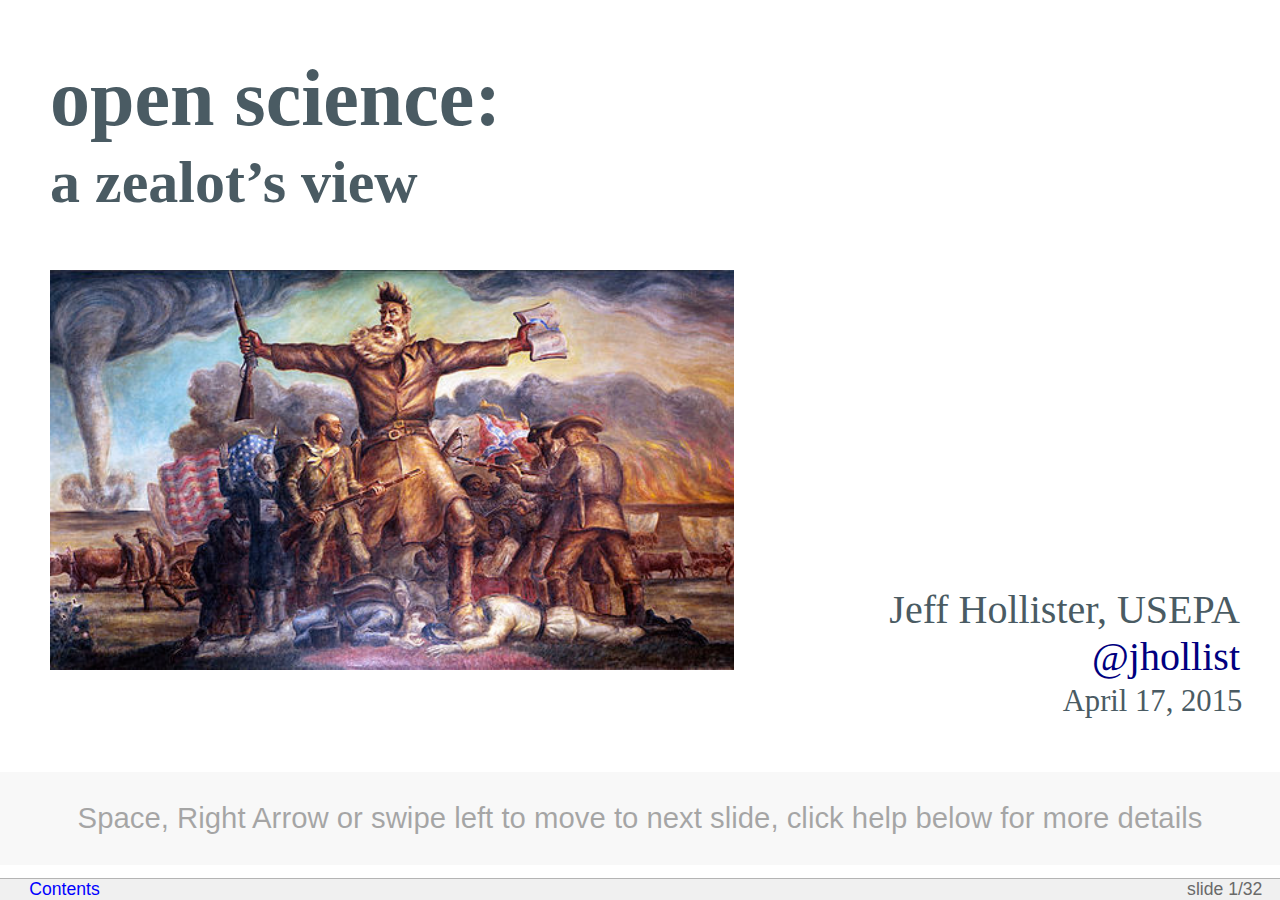
==== index.html @ 7b9e0d7f "added to OA" ====
<?xml version="1.0" encoding="utf-8" ?>
<!DOCTYPE html PUBLIC "-//W3C//DTD XHTML 1.0 Strict//EN" "http://www.w3.org/TR/xhtml1/DTD/xhtml1-strict.dtd">
<html xmlns="http://www.w3.org/1999/xhtml">
<head>
  <meta http-equiv="Content-Type" content="text/html; charset=utf-8" />
  <meta http-equiv="Content-Style-Type" content="text/css" />
  <meta name="generator" content="pandoc" />
  <meta name="author" content="Jeff Hollister, USEPA" />
  <meta name="date" content="2015-04-17" />
  <title>open science:</title>
  <style type="text/css">code{white-space: pre;}</style>
  <link href="data:text/css,%2F%2A%20slidy%2Ecss%0A%0A%20%20%20Copyright%20%28c%29%202005%2D2010%20W3C%20%28MIT%2C%20ERCIM%2C%20Keio%29%2C%20All%20Rights%20Reserved%2E%0A%20%20%20W3C%20liability%2C%20trademark%2C%20document%20use%20and%20software%20licensing%0A%20%20%20rules%20apply%2C%20see%3A%0A%0A%20%20%20http%3A%2F%2Fwww%2Ew3%2Eorg%2FConsortium%2FLegal%2Fcopyright%2Ddocuments%0A%20%20%20http%3A%2F%2Fwww%2Ew3%2Eorg%2FConsortium%2FLegal%2Fcopyright%2Dsoftware%0A%2A%2F%0Abody%0A%7B%0A%20%20margin%3A%200%200%200%200%3B%0A%20%20padding%3A%200%200%200%200%3B%0A%20%20width%3A%20100%25%3B%0A%20%20height%3A%20100%25%3B%0A%20%20color%3A%20black%3B%0A%20%20background%2Dcolor%3A%20white%3B%0A%20%20font%2Dfamily%3A%20%22Gill%20Sans%20MT%22%2C%20%22Gill%20Sans%22%2C%20GillSans%2C%20sans%2Dserif%3B%0A%20%20font%2Dsize%3A%2014pt%3B%0A%7D%0A%0Adiv%2Etoolbar%20%7B%0A%20%20position%3A%20fixed%3B%20z%2Dindex%3A%20200%3B%0A%20%20top%3A%20auto%3B%20bottom%3A%200%3B%20left%3A%200%3B%20right%3A%200%3B%0A%20%20height%3A%201%2E2em%3B%20text%2Dalign%3A%20right%3B%0A%20%20padding%2Dleft%3A%201em%3B%0A%20%20padding%2Dright%3A%201em%3B%20%0A%20%20font%2Dsize%3A%2060%25%3B%0A%20%20color%3A%20DimGray%3B%0A%20%20background%2Dcolor%3A%20rgb%28240%2C240%2C240%29%3B%0A%20%20border%2Dtop%3A%20solid%201px%20rgb%28180%2C180%2C180%29%3B%0A%7D%0A%0Adiv%2Etoolbar%20span%2Ecopyright%20%7B%0A%20%20color%3A%20DimGray%3B%0A%20%20margin%2Dleft%3A%200%2E5em%3B%0A%7D%0A%0Adiv%2Einitial%5Fprompt%20%7B%0A%20%20position%3A%20absolute%3B%0A%20%20z%2Dindex%3A%201000%3B%0A%20%20bottom%3A%201%2E2em%3B%0A%20%20width%3A%20100%25%3B%0A%20%20background%2Dcolor%3A%20rgb%28200%2C200%2C200%29%3B%0A%20%20opacity%3A%200%2E35%3B%0A%20%20background%2Dcolor%3A%20rgb%28200%2C200%2C200%2C%200%2E35%29%3B%0A%20%20cursor%3A%20pointer%3B%0A%7D%0A%0Adiv%2Einitial%5Fprompt%20p%2Ehelp%20%7B%0A%20%20text%2Dalign%3A%20center%3B%0A%7D%0A%0Adiv%2Einitial%5Fprompt%20p%2Eclose%20%7B%0A%20%20text%2Dalign%3A%20right%3B%0A%20%20font%2Dstyle%3A%20italic%3B%0A%7D%0A%0Adiv%2Eslidy%5Ftoc%20%7B%0A%20%20position%3A%20absolute%3B%0A%20%20z%2Dindex%3A%20300%3B%0A%20%20width%3A%2060%25%3B%0A%20%20max%2Dwidth%3A%2030em%3B%0A%20%20height%3A%2030em%3B%0A%20%20overflow%3A%20auto%3B%0A%20%20top%3A%20auto%3B%0A%20%20right%3A%20auto%3B%0A%20%20left%3A%204em%3B%0A%20%20bottom%3A%204em%3B%0A%20%20padding%3A%201em%3B%0A%20%20background%3A%20rgb%28240%2C240%2C240%29%3B%0A%20%20border%2Dstyle%3A%20solid%3B%0A%20%20border%2Dwidth%3A%202px%3B%0A%20%20font%2Dsize%3A%2060%25%3B%0A%7D%0A%0Adiv%2Eslidy%5Ftoc%20%2Etoc%5Fheading%20%7B%0A%20%20text%2Dalign%3A%20center%3B%0A%20%20width%3A%20100%25%3B%0A%20%20margin%3A%200%3B%0A%20%20margin%2Dbottom%3A%201em%3B%0A%20%20border%2Dbottom%2Dstyle%3A%20solid%3B%0A%20%20border%2Dbottom%2Dcolor%3A%20rgb%28180%2C180%2C180%29%3B%0A%20%20border%2Dbottom%2Dwidth%3A%201px%3B%0A%7D%0A%0Adiv%2Eslide%20%7B%0A%20%20z%2Dindex%3A%2020%3B%0A%20%20margin%3A%200%200%200%200%3B%0A%20%20padding%2Dtop%3A%200%3B%0A%20%20padding%2Dbottom%3A%200%3B%0A%20%20padding%2Dleft%3A%2020px%3B%0A%20%20padding%2Dright%3A%2020px%3B%0A%20%20border%2Dwidth%3A%200%3B%0A%20%20clear%3A%20both%3B%0A%20%20top%3A%200%3B%0A%20%20bottom%3A%200%3B%0A%20%20left%3A%200%3B%0A%20%20right%3A%200%3B%0A%20%20line%2Dheight%3A%20120%25%3B%0A%20%20background%2Dcolor%3A%20transparent%3B%0A%7D%0A%0Adiv%2Ebackground%20%7B%0A%20%20display%3A%20none%3B%0A%7D%0A%0Adiv%2Ehandout%20%7B%0A%20%20margin%2Dleft%3A%2020px%3B%0A%20%20margin%2Dright%3A%2020px%3B%0A%7D%0A%0Adiv%2Eslide%2Etitlepage%20%7B%0A%20%20text%2Dalign%3A%20center%3B%0A%7D%0A%0Adiv%2Eslide%2Etitlepage%20h1%20%7B%0A%20%20padding%2Dtop%3A%2010%25%3B%0A%20%20margin%2Dright%3A%200%3B%0A%7D%0A%0Adiv%2Eslide%20h1%20%7B%0A%20%20padding%2Dleft%3A%200%3B%0A%20%20padding%2Dright%3A%2020pt%3B%0A%20%20padding%2Dtop%3A%204pt%3B%0A%20%20padding%2Dbottom%3A%204pt%3B%0A%20%20margin%2Dtop%3A%200%3B%0A%20%20margin%2Dleft%3A%200%3B%0A%20%20margin%2Dright%3A%2060pt%3B%0A%20%20margin%2Dbottom%3A%200%2E5em%3B%0A%20%20display%3A%20block%3B%20%0A%20%20font%2Dsize%3A%20160%25%3B%0A%20%20line%2Dheight%3A%201%2E2em%3B%0A%20%20background%3A%20transparent%3B%0A%7D%0A%0A%40media%20screen%20and%20%28max%2Ddevice%2Dwidth%3A%201024px%29%0A%7B%0A%20%20div%2Eslide%20%7B%20font%2Dsize%3A%20100%25%3B%20%7D%0A%7D%0A%0A%40media%20screen%20and%20%28max%2Ddevice%2Dwidth%3A%20800px%29%0A%7B%0A%20%20div%2Eslide%20%7B%20font%2Dsize%3A%20200%25%3B%20%7D%0A%20%20div%2Eslidy%5Ftoc%20%7B%0A%20%20%20%20top%3A%201em%3B%0A%20%20%20%20left%3A%201em%3B%0A%20%20%20%20right%3A%20auto%3B%0A%20%20%20%20width%3A%2080%25%3B%0A%20%20%20%20font%2Dsize%3A%20180%25%3B%0A%20%20%7D%0A%7D%0A%0Adiv%2Etoc%2Dheading%20%7B%0A%20%20width%3A%20100%25%3B%0A%20%20border%2Dbottom%3A%20solid%201px%20rgb%28180%2C180%2C180%29%3B%0A%20%20margin%2Dbottom%3A%201em%3B%0A%20%20text%2Dalign%3A%20center%3B%0A%7D%0A%0Aimg%20%7B%0A%20%20image%2Drendering%3A%20optimize%2Dquality%3B%0A%7D%0A%0Apre%20%7B%0A%20font%2Dsize%3A%2080%25%3B%0A%20font%2Dweight%3A%20bold%3B%0A%20line%2Dheight%3A%20120%25%3B%0A%20padding%2Dtop%3A%200%2E2em%3B%0A%20padding%2Dbottom%3A%200%2E2em%3B%0A%20padding%2Dleft%3A%201em%3B%0A%20padding%2Dright%3A%201em%3B%0A%20border%2Dstyle%3A%20solid%3B%0A%20border%2Dleft%2Dwidth%3A%201em%3B%0A%20border%2Dtop%2Dwidth%3A%20thin%3B%0A%20border%2Dright%2Dwidth%3A%20thin%3B%0A%20border%2Dbottom%2Dwidth%3A%20thin%3B%0A%20border%2Dcolor%3A%20%2395ABD0%3B%0A%20color%3A%20%2300428C%3B%0A%20background%2Dcolor%3A%20%23E4E5E7%3B%0A%7D%0A%0Ali%20pre%20%7B%20margin%2Dleft%3A%200%3B%20%7D%0A%0Ablockquote%20%7B%20font%2Dstyle%3A%20italic%20%7D%0A%0Aimg%20%7B%20background%2Dcolor%3A%20transparent%20%7D%0A%0Ap%2Ecopyright%20%7B%20font%2Dsize%3A%20smaller%20%7D%0A%0A%2Ecenter%20%7B%20text%2Dalign%3A%20center%20%7D%0A%2Efootnote%20%7B%20font%2Dsize%3A%20smaller%3B%20margin%2Dleft%3A%202em%3B%20%7D%0A%0Aa%20img%20%7B%20border%2Dwidth%3A%200%3B%20border%2Dstyle%3A%20none%20%7D%0A%0Aa%3Avisited%20%7B%20color%3A%20navy%20%7D%0Aa%3Alink%20%7B%20color%3A%20navy%20%7D%0Aa%3Ahover%20%7B%20color%3A%20red%3B%20text%2Ddecoration%3A%20underline%20%7D%0Aa%3Aactive%20%7B%20color%3A%20red%3B%20text%2Ddecoration%3A%20underline%20%7D%0A%0Aa%20%7Btext%2Ddecoration%3A%20none%7D%0A%2Etoolbar%20a%3Alink%20%7Bcolor%3A%20blue%7D%0A%2Etoolbar%20a%3Avisited%20%7Bcolor%3A%20blue%7D%0A%2Etoolbar%20a%3Aactive%20%7Bcolor%3A%20red%7D%0A%2Etoolbar%20a%3Ahover%20%7Bcolor%3A%20red%7D%0A%0Aul%20%7B%20list%2Dstyle%2Dtype%3A%20square%3B%20%7D%0Aul%20ul%20%7B%20list%2Dstyle%2Dtype%3A%20disc%3B%20%7D%0Aul%20ul%20ul%20%7B%20list%2Dstyle%2Dtype%3A%20circle%3B%20%7D%0Aul%20ul%20ul%20ul%20%7B%20list%2Dstyle%2Dtype%3A%20disc%3B%20%7D%0Ali%20%7B%20margin%2Dleft%3A%200%2E5em%3B%20margin%2Dtop%3A%200%2E5em%3B%20%7D%0Ali%20li%20%7B%20font%2Dsize%3A%2085%25%3B%20font%2Dstyle%3A%20italic%20%7D%0Ali%20li%20li%20%7B%20font%2Dsize%3A%2085%25%3B%20font%2Dstyle%3A%20normal%20%7D%0A%0Adiv%20dt%0A%7B%0A%20%20margin%2Dleft%3A%200%3B%0A%20%20margin%2Dtop%3A%201em%3B%0A%20%20margin%2Dbottom%3A%200%2E5em%3B%0A%20%20font%2Dweight%3A%20bold%3B%0A%7D%0Adiv%20dd%0A%7B%0A%20%20margin%2Dleft%3A%202em%3B%0A%20%20margin%2Dbottom%3A%200%2E5em%3B%0A%7D%0A%0A%0Ap%2Cpre%2Cul%2Col%2Cblockquote%2Ch2%2Ch3%2Ch4%2Ch5%2Ch6%2Cdl%2Ctable%20%7B%0A%20%20margin%2Dleft%3A%201em%3B%0A%20%20margin%2Dright%3A%201em%3B%0A%7D%0A%0Ap%2Esubhead%20%7B%20font%2Dweight%3A%20bold%3B%20margin%2Dtop%3A%202em%3B%20%7D%0A%0A%2Esmaller%20%7B%20font%2Dsize%3A%20smaller%20%7D%0A%2Ebigger%20%7B%20font%2Dsize%3A%20130%25%20%7D%0A%0Atd%2Cth%20%7B%20padding%3A%200%2E2em%20%7D%0A%0Aul%20%7B%0A%20%20margin%3A%200%2E5em%201%2E5em%200%2E5em%201%2E5em%3B%0A%20%20padding%3A%200%3B%0A%7D%0A%0Aol%20%7B%0A%20%20margin%3A%200%2E5em%201%2E5em%200%2E5em%201%2E5em%3B%0A%20%20padding%3A%200%3B%0A%7D%0A%0Aul%20%7B%20list%2Dstyle%2Dtype%3A%20square%3B%20%7D%0Aul%20ul%20%7B%20list%2Dstyle%2Dtype%3A%20disc%3B%20%7D%0Aul%20ul%20ul%20%7B%20list%2Dstyle%2Dtype%3A%20circle%3B%20%7D%0Aul%20ul%20ul%20ul%20%7B%20list%2Dstyle%2Dtype%3A%20disc%3B%20%7D%0A%0Aul%20li%20%7B%20%0A%20%20list%2Dstyle%3A%20square%3B%0A%20%20margin%3A%200%2E1em%200em%200%2E6em%200%3B%0A%20%20padding%3A%200%200%200%200%3B%0A%20%20line%2Dheight%3A%20140%25%3B%0A%7D%0A%0Aol%20li%20%7B%20%0A%20%20margin%3A%200%2E1em%200em%200%2E6em%201%2E5em%3B%0A%20%20padding%3A%200%200%200%200px%3B%0A%20%20line%2Dheight%3A%20140%25%3B%0A%20%20list%2Dstyle%2Dtype%3A%20decimal%3B%0A%7D%0A%0Ali%20ul%20li%20%7B%20%0A%20%20font%2Dsize%3A%2085%25%3B%20%0A%20%20font%2Dstyle%3A%20italic%3B%0A%20%20list%2Dstyle%2Dtype%3A%20disc%3B%0A%20%20background%3A%20transparent%3B%0A%20%20padding%3A%200%200%200%200%3B%0A%7D%0Ali%20li%20ul%20li%20%7B%20%0A%20%20font%2Dsize%3A%2085%25%3B%20%0A%20%20font%2Dstyle%3A%20normal%3B%0A%20%20list%2Dstyle%2Dtype%3A%20circle%3B%0A%20%20background%3A%20transparent%3B%0A%20%20padding%3A%200%200%200%200%3B%0A%7D%0Ali%20li%20li%20ul%20li%20%7B%0A%20%20list%2Dstyle%2Dtype%3A%20disc%3B%0A%20%20background%3A%20transparent%3B%0A%20%20padding%3A%200%200%200%200%3B%0A%7D%0A%0Ali%20ol%20li%20%7B%0A%20%20list%2Dstyle%2Dtype%3A%20decimal%3B%0A%7D%0A%0A%0Ali%20li%20ol%20li%20%7B%0A%20%20list%2Dstyle%2Dtype%3A%20decimal%3B%0A%7D%0A%0A%2F%2A%0A%20setting%20class%3D%22outline%20on%20ol%20or%20ul%20makes%20it%20behave%20as%20an%0A%20ouline%20list%20where%20blocklevel%20content%20in%20li%20elements%20is%0A%20hidden%20by%20default%20and%20can%20be%20expanded%20or%20collapsed%20with%0A%20mouse%20click%2E%20Set%20class%3D%22expand%22%20on%20li%20to%20override%20default%0A%2A%2F%0A%0Aol%2Eoutline%20li%3Ahover%20%7B%20cursor%3A%20pointer%20%7D%0Aol%2Eoutline%20li%2Enofold%3Ahover%20%7B%20cursor%3A%20default%20%7D%0A%0Aul%2Eoutline%20li%3Ahover%20%7B%20cursor%3A%20pointer%20%7D%0Aul%2Eoutline%20li%2Enofold%3Ahover%20%7B%20cursor%3A%20default%20%7D%0A%0Aol%2Eoutline%20%7B%20list%2Dstyle%3Adecimal%3B%20%7D%0Aol%2Eoutline%20ol%20%7B%20list%2Dstyle%2Dtype%3Alower%2Dalpha%20%7D%0A%0Aol%2Eoutline%20li%2Enofold%20%7B%0A%20%20padding%3A%200%200%200%2020px%3B%0A%20%20background%3A%20transparent%20url%28data%3Aimage%2Fgif%3Bbase64%2CR0lGODdhCQAJAIACAMzMzOvr%2FywAAAAACQAJAAACD4SPoRvG614Dctb4MEMcFAA7%29%20no%2Drepeat%200px%200%2E5em%3B%0A%7D%0Aol%2Eoutline%20li%2Eunfolded%20%7B%0A%20%20padding%3A%200%200%200%2020px%3B%0A%20%20background%3A%20transparent%20url%28data%3Aimage%2Fgif%3Bbase64%2CR0lGODdhCQAJAKEDAMPD%2F8zMzOvr%2F%2F%2F%2F%2FywAAAAACQAJAAACEYyPoivG614LAlg7ZZbxoR8UADs%3D%29%20no%2Drepeat%200px%200%2E5em%3B%0A%7D%0Aol%2Eoutline%20li%2Efolded%20%7B%0A%20%20padding%3A%200%200%200%2020px%3B%0A%20%20background%3A%20transparent%20url%28data%3Aimage%2Fgif%3Bbase64%2CR0lGODdhCQAJAKEDAMPD%2F8zMzOvr%2F%2F%2F%2F%2FywAAAAACQAJAAACFIyPoiu2sJyCyoF7W3hxz850CFIAADs%3D%29%20no%2Drepeat%200px%200%2E5em%3B%0A%7D%0Aol%2Eoutline%20li%2Eunfolded%3Ahover%20%7B%0A%20%20padding%3A%200%200%200%2020px%3B%0A%20%20background%3A%20transparent%20url%28data%3Aimage%2Fgif%3Bbase64%2CR0lGODdhCQAJAKEDAAAAAAAA%2F8PD%2F%2F%2F%2F%2FywAAAAACQAJAAACEYSPoivG614DIlg7ZZbxoQ8UADs%3D%29%20no%2Drepeat%200px%200%2E5em%3B%0A%7D%0Aol%2Eoutline%20li%2Efolded%3Ahover%20%7B%0A%20%20padding%3A%200%200%200%2020px%3B%0A%20%20background%3A%20transparent%20url%28data%3Aimage%2Fgif%3Bbase64%2CR0lGODdhCQAJAKEDAAAAAAAA%2F8PD%2F%2F%2F%2F%2FywAAAAACQAJAAACFISPoiu2sZyCyoV7G3hxz850CFIAADs%3D%29%20no%2Drepeat%200px%200%2E5em%3B%0A%7D%0A%0Aul%2Eoutline%20li%2Enofold%20%7B%0A%20%20padding%3A%200%200%200%2020px%3B%0A%20%20background%3A%20transparent%20url%28data%3Aimage%2Fgif%3Bbase64%2CR0lGODdhCQAJAIACAMzMzOvr%2FywAAAAACQAJAAACD4SPoRvG614Dctb4MEMcFAA7%29%20no%2Drepeat%200px%200%2E5em%3B%0A%7D%0Aul%2Eoutline%20li%2Eunfolded%20%7B%0A%20%20padding%3A%200%200%200%2020px%3B%0A%20%20background%3A%20transparent%20url%28data%3Aimage%2Fgif%3Bbase64%2CR0lGODdhCQAJAKEDAMPD%2F8zMzOvr%2F%2F%2F%2F%2FywAAAAACQAJAAACEYyPoivG614LAlg7ZZbxoR8UADs%3D%29%20no%2Drepeat%200px%200%2E5em%3B%0A%7D%0Aul%2Eoutline%20li%2Efolded%20%7B%0A%20%20padding%3A%200%200%200%2020px%3B%0A%20%20background%3A%20transparent%20url%28data%3Aimage%2Fgif%3Bbase64%2CR0lGODdhCQAJAKEDAMPD%2F8zMzOvr%2F%2F%2F%2F%2FywAAAAACQAJAAACFIyPoiu2sJyCyoF7W3hxz850CFIAADs%3D%29%20no%2Drepeat%200px%200%2E5em%3B%0A%7D%0Aul%2Eoutline%20li%2Eunfolded%3Ahover%20%7B%0A%20%20padding%3A%200%200%200%2020px%3B%0A%20%20background%3A%20transparent%20url%28data%3Aimage%2Fgif%3Bbase64%2CR0lGODdhCQAJAKEDAAAAAAAA%2F8PD%2F%2F%2F%2F%2FywAAAAACQAJAAACEYSPoivG614DIlg7ZZbxoQ8UADs%3D%29%20no%2Drepeat%200px%200%2E5em%3B%0A%7D%0Aul%2Eoutline%20li%2Efolded%3Ahover%20%7B%0A%20%20padding%3A%200%200%200%2020px%3B%0A%20%20background%3A%20transparent%20url%28data%3Aimage%2Fgif%3Bbase64%2CR0lGODdhCQAJAKEDAAAAAAAA%2F8PD%2F%2F%2F%2F%2FywAAAAACQAJAAACFISPoiu2sZyCyoV7G3hxz850CFIAADs%3D%29%20no%2Drepeat%200px%200%2E5em%3B%0A%7D%0A%0A%2F%2A%20for%20slides%20with%20class%20%22title%22%20in%20table%20of%20contents%20%2A%2F%0Aa%2Etitleslide%20%7B%20font%2Dweight%3A%20bold%3B%20font%2Dstyle%3A%20italic%20%7D%0A%0A%2F%2A%0A%20hide%20images%20for%20work%20around%20for%20save%20as%20bug%0A%20where%20browsers%20fail%20to%20save%20images%20used%20by%20CSS%0A%2A%2F%0Aimg%2Ehidden%20%7B%20display%3A%20none%3B%20visibility%3A%20hidden%20%7D%0Adiv%2Einitial%5Fprompt%20%7B%20display%3A%20none%3B%20visibility%3A%20hidden%20%7D%0A%0A%20%20div%2Eslide%20%7B%0A%20%20%20%20%20visibility%3A%20visible%3B%0A%20%20%20%20%20position%3A%20inherit%3B%0A%20%20%7D%0A%20%20div%2Ehandout%20%7B%0A%20%20%20%20%20border%2Dtop%2Dstyle%3A%20solid%3B%0A%20%20%20%20%20border%2Dtop%2Dwidth%3A%20thin%3B%0A%20%20%20%20%20border%2Dtop%2Dcolor%3A%20black%3B%0A%20%20%7D%0A%0A%40media%20screen%20%7B%0A%20%20%2Ehidden%20%7B%20display%3A%20none%3B%20visibility%3A%20visible%20%7D%0A%0A%20%20div%2Eslide%2Ehidden%20%7B%20display%3A%20block%3B%20visibility%3A%20visible%20%7D%0A%20%20div%2Ehandout%2Ehidden%20%7B%20display%3A%20block%3B%20visibility%3A%20visible%20%7D%0A%20%20div%2Ebackground%20%7B%20display%3A%20none%3B%20visibility%3A%20hidden%20%7D%0A%20%20body%2Esingle%5Fslide%20div%2Einitial%5Fprompt%20%7B%20display%3A%20block%3B%20visibility%3A%20visible%20%7D%0A%20%20body%2Esingle%5Fslide%20div%2Ebackground%20%7B%20display%3A%20block%3B%20visibility%3A%20visible%20%7D%0A%20%20body%2Esingle%5Fslide%20div%2Ebackground%2Ehidden%20%7B%20display%3A%20none%3B%20visibility%3A%20hidden%20%7D%0A%20%20body%2Esingle%5Fslide%20%2Einvisible%20%7B%20visibility%3A%20hidden%20%7D%0A%20%20body%2Esingle%5Fslide%20%2Ehidden%20%7B%20display%3A%20none%3B%20visibility%3A%20hidden%20%7D%0A%20%20body%2Esingle%5Fslide%20div%2Eslide%20%7B%20position%3A%20absolute%20%7D%0A%20%20body%2Esingle%5Fslide%20div%2Ehandout%20%7B%20display%3A%20none%3B%20visibility%3A%20hidden%20%7D%0A%7D%0A%0A%40media%20print%20%7B%0A%20%20%2Ehidden%20%7B%20display%3A%20block%3B%20visibility%3A%20visible%20%7D%0A%0A%20%20div%2Eslide%20pre%20%7B%20font%2Dsize%3A%2060%25%3B%20padding%2Dleft%3A%200%2E5em%3B%20%7D%0A%20%20div%2Etoolbar%20%7B%20display%3A%20none%3B%20visibility%3A%20hidden%3B%20%7D%0A%20%20div%2Eslidy%5Ftoc%20%7B%20display%3A%20none%3B%20visibility%3A%20hidden%3B%20%7D%0A%20%20div%2Ebackground%20%7B%20display%3A%20none%3B%20visibility%3A%20hidden%3B%20%7D%0A%20%20div%2Eslide%20%7B%20page%2Dbreak%2Dbefore%3A%20always%20%7D%0A%20%20%2F%2A%20%3Afirst%2Dchild%20isn%27t%20reliable%20for%20print%20media%20%2A%2F%0A%20%20div%2Eslide%2Efirst%2Dslide%20%7B%20page%2Dbreak%2Dbefore%3A%20avoid%20%7D%0A%7D%0A%0A%2F%2A%20the%20below%20rules%20increase%20compatibility%20with%20Shiny%20and%20Bootstrap%20%2A%2F%0A%0A%2F%2A%20remove%20margins%20that%20misalign%20sliders%20%2A%2F%0A%2Ejslider%20table%20%7B%0A%20%20%20margin%2Dleft%3A%200em%3B%0A%20%20%20margin%2Dright%3A%200em%3B%0A%7D%0A%0A%2F%2A%20don%27t%20use%20very%20large%20fonts%20in%20datatables%20%2A%2F%0Atable%2EdataTable%2C%20%2Eshiny%2Ddatatable%2Doutput%20div%20%7B%0A%20%20%20font%2Dsize%3A%2014pt%3B%0A%7D%0A%0A%2F%2A%20adjust%20footer%20element%20size%20for%20DT%20package%20%2A%2F%0A%2EdataTables%5Finfo%2C%20%2EdataTables%5Fpaginate%20%7B%0A%20%20font%2Dsize%3A%2019px%3B%0A%7D%0A%0A%2F%2A%20allow%20R%20chunks%20to%20render%20in%20a%20large%20font%20%2A%2F%0Apre%2EsourceCode%2C%20code%2EsourceCode%20%7B%0A%20%20%20font%2Dsize%3A%2080%25%3B%0A%7D%0A%0A%2F%2A%20increase%20the%20input%20font%20size%20set%20by%20Bootstrap%20%2A%2F%0Alabel%2C%20button%2C%20input%2C%20select%2C%20textarea%20%7B%0A%20%20%20font%2Dsize%3A%2014pt%3B%0A%7D%0A%0A%2F%2A%20eliminate%20bullets%20in%20Bootstrap%20navigation%20lists%20%2A%2F%0Aul%2Enav%2C%20ul%2Enav%20li%20%7B%0A%20%20%20list%2Dstyle%2Dtype%3A%20none%3B%0A%7D%0A%0A" rel="stylesheet" type="text/css" media="screen, projection, print" />
  <link href="data:text/css,%2F%2Ajwh%20Slidy%20Style%20Overrides%3A%20JW%20Hollister%2C%20April%202015%2A%2F%0A%2F%2A%20All%20other%20styles%20and%20functions%20are%20from%20default%20slidy%20style%20in%20RStudio%2A%2F%0A%0A%2F%2A%2A%2A%2A%2A%2A%2A%2A%2A%2A%2A%2A%2A%2A%2A%2A%2A%2A%2A%2A%2A%2A%2A%2A%2A%2A%2A%2A%2A%2A%2A%2A%2A%2A%2A%2A%2A%2A%2A%2A%2A%2A%2A%2A%2A%2A%2A%2A%2A%2A%2A%2A%2A%2A%2A%2A%2A%2A%2A%2A%2A%2A%2A%2A%2A%2A%2A%2A%2A%2A%2A%2A%2A%2A%2A%2A%2A%2F%0A%2F%2A%20Title%20Slide%0A%2F%2A%2A%2A%2A%2A%2A%2A%2A%2A%2A%2A%2A%2A%2A%2A%2A%2A%2A%2A%2A%2A%2A%2A%2A%2A%2A%2A%2A%2A%2A%2A%2A%2A%2A%2A%2A%2A%2A%2A%2A%2A%2A%2A%2A%2A%2A%2A%2A%2A%2A%2A%2A%2A%2A%2A%2A%2A%2A%2A%2A%2A%2A%2A%2A%2A%2A%2A%2A%2A%2A%2A%2A%2A%2A%2A%2A%2A%2F%0Adiv%2Eslide%20h1%2Etitle%20%7B%0A%20%20color%3A%20%234A5B63%3B%0A%20%20font%2Dsize%3A%2060pt%3B%0A%20%20text%2Dalign%3A%20left%3B%0A%20%20padding%3A%200px%3B%0A%20%20margin%3A%200px%3B%0A%7D%0A%0Adiv%2Elogo%20img%20%7B%0A%20%20width%3A%20130px%3B%0A%20%20height%3A%20auto%3B%0A%20%20position%3A%20absolute%3B%0A%20%20top%3A%20580px%3B%0A%20%20right%3A%2030px%3B%0A%7D%0A%0Adiv%2Ecoverpic%20img%20%7B%0A%20%20height%3A%20400px%3B%0A%20%20width%3A%20auto%3B%0A%20%20position%3A%20absolute%3B%0A%20%20top%3A%20270px%3B%0A%20%20left%3A%2050px%3B%0A%7D%0A%0Adiv%2Eslide%20h1%2Esubtitle%20%7B%0A%20%20color%3A%20%234A5B63%3B%0A%20%20font%2Dsize%3A%2045pt%3B%0A%20%20text%2Dalign%3A%20left%3B%0A%20%20padding%3A%200px%3B%0A%20%20margin%3A%200px%3B%0A%7D%0A%0Ap%2Eauthor%20%7B%0A%20%20color%3A%20%234A5B63%3B%0A%20%20font%2Dsize%3A%2030pt%3B%0A%20%20text%2Dalign%3A%20left%3B%0A%20%20position%3A%20absolute%3B%0A%20%20top%3A%20552px%3B%0A%20%20right%3A%200px%3B%0A%7D%0A%0Ap%2Edate%20%7B%0A%20%20color%3A%20%234A5B63%3B%0A%20%20font%2Dsize%3A%2023pt%3B%0A%20%20text%2Dalign%3A%20left%3B%0A%20%20position%3A%20absolute%3B%0A%20%20top%3A%20652px%3B%0A%20%20right%3A%207px%3B%0A%7D%0A%0Ap%2Etwitter%20%7B%0A%20%20color%3A%20%234A5B63%3B%0A%20%20font%2Dsize%3A%2030pt%3B%0A%20%20text%2Dalign%3A%20left%3B%0A%20%20position%3A%20absolute%3B%0A%20%20top%3A%20599px%3B%0A%20%20right%3A%200px%3B%0A%7D%0A%0A%0A%2F%2A%2A%2A%2A%2A%2A%2A%2A%2A%2A%2A%2A%2A%2A%2A%2A%2A%2A%2A%2A%2A%2A%2A%2A%2A%2A%2A%2A%2A%2A%2A%2A%2A%2A%2A%2A%2A%2A%2A%2A%2A%2A%2A%2A%2A%2A%2A%2A%2A%2A%2A%2A%2A%2A%2A%2A%2A%2A%2A%2A%2A%2A%2A%2A%2A%2A%2A%2A%2A%2A%2A%2A%2A%2A%2A%2A%2A%2F%0A%2F%2A%20General%20Slides%0A%2F%2A%2A%2A%2A%2A%2A%2A%2A%2A%2A%2A%2A%2A%2A%2A%2A%2A%2A%2A%2A%2A%2A%2A%2A%2A%2A%2A%2A%2A%2A%2A%2A%2A%2A%2A%2A%2A%2A%2A%2A%2A%2A%2A%2A%2A%2A%2A%2A%2A%2A%2A%2A%2A%2A%2A%2A%2A%2A%2A%2A%2A%2A%2A%2A%2A%2A%2A%2A%2A%2A%2A%2A%2A%2A%2A%2A%2A%2F%0Adiv%20h1%20%7B%0A%20%20color%3A%20%23559B6A%3B%0A%20%20font%2Dsize%3A%2030pt%3B%0A%7D%0A%0Adiv%2Eslide%20%7B%0A%20%20font%2Dfamily%3A%20%22Lucida%20Console%22%3B%0A%20%20font%2Dsize%3A%2023pt%3B%0A%20%20padding%2Dtop%3A%2050px%3B%0A%20%20padding%2Dleft%3A%2050px%3B%0A%7D%0A%0A%2F%2A%2A%2A%2A%2A%2A%2A%2A%2A%2A%2A%2A%2A%2A%2A%2A%2A%2A%2A%2A%2A%2A%2A%2A%2A%2A%2A%2A%2A%2A%2A%2A%2A%2A%2A%2A%2A%2A%2A%2A%2A%2A%2A%2A%2A%2A%2A%2A%2A%2A%2A%2A%2A%2A%2A%2A%2A%2A%2A%2A%2A%2A%2A%2A%2A%2A%2A%2A%2A%2A%2A%2A%2A%2A%2A%2A%2A%2F%0A%2F%2A%20Left%20Right%0A%2F%2A%2A%2A%2A%2A%2A%2A%2A%2A%2A%2A%2A%2A%2A%2A%2A%2A%2A%2A%2A%2A%2A%2A%2A%2A%2A%2A%2A%2A%2A%2A%2A%2A%2A%2A%2A%2A%2A%2A%2A%2A%2A%2A%2A%2A%2A%2A%2A%2A%2A%2A%2A%2A%2A%2A%2A%2A%2A%2A%2A%2A%2A%2A%2A%2A%2A%2A%2A%2A%2A%2A%2A%2A%2A%2A%2A%2A%2F%0A%0Adiv%2Eleft%20%7B%0A%20%20float%3A%20left%3B%0A%20%20width%3A%20400px%3B%0A%20%20height%3A%20auto%3B%0A%20%20position%3A%20absolute%3B%0A%20%20left%3A%2050px%3B%0A%20%20top%3A%20150px%3B%0A%20%20margin%3A%200%3B%0A%20%20padding%3A%200%3B%0A%7D%0A%0Adiv%2Eright%20%7B%0A%20%20float%3A%20right%3B%0A%20%20width%3A%20400px%3B%0A%20%20height%3A%20auto%3B%0A%20%20position%3A%20absolute%3B%0A%20%20left%3A%20733px%3B%0A%20%20top%3A%20150px%3B%0A%20%20margin%3A%200%3B%0A%20%20padding%3A%200%3B%0A%7D%0A%0A%2F%2A%2A%2A%2A%2A%2A%2A%2A%2A%2A%2A%2A%2A%2A%2A%2A%2A%2A%2A%2A%2A%2A%2A%2A%2A%2A%2A%2A%2A%2A%2A%2A%2A%2A%2A%2A%2A%2A%2A%2A%2A%2A%2A%2A%2A%2A%2A%2A%2A%2A%2A%2A%2A%2A%2A%2A%2A%2A%2A%2A%2A%2A%2A%2A%2A%2A%2A%2A%2A%2A%2A%2A%2A%2A%2A%2A%2A%2F%0A%2F%2A%20Segue%20Slides%20both%20%2Esegue%2Dimg%20and%20%2Esegue%2Dtxt%0A%2F%2A%2A%2A%2A%2A%2A%2A%2A%2A%2A%2A%2A%2A%2A%2A%2A%2A%2A%2A%2A%2A%2A%2A%2A%2A%2A%2A%2A%2A%2A%2A%2A%2A%2A%2A%2A%2A%2A%2A%2A%2A%2A%2A%2A%2A%2A%2A%2A%2A%2A%2A%2A%2A%2A%2A%2A%2A%2A%2A%2A%2A%2A%2A%2A%2A%2A%2A%2A%2A%2A%2A%2A%2A%2A%2A%2A%2A%2F%0Adiv%2Esegue%2Dimg%20%20h1%20%7B%0A%20%20color%3A%20white%3B%0A%20%20font%2Dsize%3A%2060pt%3B%0A%20%20font%2Dweight%3A%20bold%3B%0A%20%20position%3A%20absolute%3B%0A%20%20margin%2Dtop%3A%20230px%3B%0A%20%20margin%2Dleft%3A%2010%25%3B%0A%7D%0A%0Adiv%2Esegue%2Dimg%20img%20%7B%0A%20%20%0A%20%20%2F%2A%20Set%20rules%20to%20fill%20background%20%2A%2F%0A%20%20min%2Dheight%3A%20768px%3B%0A%20%20min%2Dwidth%3A%201366px%3B%0A%09%0A%20%20%2F%2A%20Kill%20padding%20%2A%2F%0A%20%20margin%3A%200px%3B%0A%20%20padding%3A%200px%3B%0A%20%20%0A%7D%0A%0Adiv%2Esegue%2Dimg%20p%20%7B%0A%20%20margin%3A%200px%3B%0A%20%20padding%3A%200px%3B%0A%7D%0A%0Adiv%2Esegue%2Dimg%20%7B%0A%20%20padding%3A%200px%3B%0A%7D%0A%0Adiv%2Esegue%2Dtxt%20%20h1%20%7B%0A%20%20font%2Dsize%3A%2090pt%3B%0A%20%20font%2Dweight%3A%20bold%3B%0A%20%20position%3A%20absolute%3B%0A%20%20top%3A%20230px%3B%0A%20%20left%3A%20130px%3B%0A%20%20text%2Dshadow%3A%203px%203px%20%23E3E9F0%3B%0A%20%20color%3A%20%232E3B48%3B%0A%7D%0A%0Adiv%2Esegue%2Dtxt%20%7B%0A%20%20%2F%2Abackground%3A%20%2Dwebkit%2Dlinear%2Dgradient%28%23356595%2C%234A5B63%29%3B%20%2F%2A%20For%20Safari%205%2E1%20to%206%2E0%20%2A%2F%0A%20%20%2F%2Abackground%3A%20%2Do%2Dlinear%2Dgradient%28%23356595%2C%234A5B63%29%3B%20%2F%2A%20For%20Opera%2011%2E1%20to%2012%2E0%20%2A%2F%0A%20%20%2F%2Abackground%3A%20%2Dmoz%2Dlinear%2Dgradient%28%23356595%2C%234A5B63%29%3B%20%2F%2A%20For%20Firefox%203%2E6%20to%2015%20%2A%2F%0A%20%20%2F%2Abackground%3A%20linear%2Dgradient%28%23356595%2C%234A5B63%29%3B%20%2F%2A%20Standard%20syntax%20%2A%2F%0A%20%20background%2Dcolor%3A%20%23808C92%3B%0A%7D%0A%0A%2F%2A%2A%2A%2A%2A%2A%2A%2A%2A%2A%2A%2A%2A%2A%2A%2A%2A%2A%2A%2A%2A%2A%2A%2A%2A%2A%2A%2A%2A%2A%2A%2A%2A%2A%2A%2A%2A%2A%2A%2A%2A%2A%2A%2A%2A%2A%2A%2A%2A%2A%2A%2A%2A%2A%2A%2A%2A%2A%2A%2A%2A%2A%2A%2A%2A%2A%2A%2A%2A%2A%2A%2A%2A%2A%2A%2A%2A%2F%0A%2F%2A%20Tables%0A%2F%2A%2A%2A%2A%2A%2A%2A%2A%2A%2A%2A%2A%2A%2A%2A%2A%2A%2A%2A%2A%2A%2A%2A%2A%2A%2A%2A%2A%2A%2A%2A%2A%2A%2A%2A%2A%2A%2A%2A%2A%2A%2A%2A%2A%2A%2A%2A%2A%2A%2A%2A%2A%2A%2A%2A%2A%2A%2A%2A%2A%2A%2A%2A%2A%2A%2A%2A%2A%2A%2A%2A%2A%2A%2A%2A%2A%2A%2F%0A%2F%2A%20Table%20Style%20%2A%2F%0A%2F%2A%20borders%20%2A%2F%0Atable%20thead%20%7B%0A%20%20border%2Dtop%3A%201px%20solid%20%234a5b63%3B%0A%20%20border%2Dbottom%3A%201px%20solid%20%234a5b63%3B%0A%7D%0A%0Atable%20td%20%7B%0A%20%20border%2Dbottom%3A%201px%20solid%20%234a5b63%3B%0A%7D%0A%0A%2F%2A%20Header%20Background%20and%20Font%20colors%2A%2F%0Atable%20th%20%7B%0A%20%20background%3A%20%234a5b63%3B%0A%20%20color%3A%20white%3B%0A%20%20font%2Dweight%3A%20600%3B%0A%20%20text%2Dtransform%3A%20uppercase%3B%0A%7D%0A%0A%2F%2A%20Row%20Alternating%20Color%20eff3f4%2A%2F%0Atable%20tr%3Anth%2Dchild%282n%2B1%29%20%7B%0A%20%20background%3A%20%23b6b8ba%3B%0A%7D%0A%0A%2F%2A%20Table%20Font%20%2A%2F%0Atable%20tr%20%3E%20td%3Afirst%2Dchild%20%7B%0A%20%20font%2Dweight%3A%20600%3B%0A%20%20color%3A%20%234a5b63%3B%0A%7D%0A%0A%2F%2A%2A%2A%2A%2A%2A%2A%2A%2A%2A%2A%2A%2A%2A%2A%2A%2A%2A%2A%2A%2A%2A%2A%2A%2A%2A%2A%2A%2A%2A%2A%2A%2A%2A%2A%2A%2A%2A%2A%2A%2A%2A%2A%2A%2A%2A%2A%2A%2A%2A%2A%2A%2A%2A%2A%2A%2A%2A%2A%2A%2A%2A%2A%2A%2A%2A%2A%2A%2A%2A%2A%2A%2A%2A%2A%2A%2A%2F%0A%2F%2A%20image%20right%0A%2F%2A%2A%2A%2A%2A%2A%2A%2A%2A%2A%2A%2A%2A%2A%2A%2A%2A%2A%2A%2A%2A%2A%2A%2A%2A%2A%2A%2A%2A%2A%2A%2A%2A%2A%2A%2A%2A%2A%2A%2A%2A%2A%2A%2A%2A%2A%2A%2A%2A%2A%2A%2A%2A%2A%2A%2A%2A%2A%2A%2A%2A%2A%2A%2A%2A%2A%2A%2A%2A%2A%2A%2A%2A%2A%2A%2A%2A%2F%0A%0Adiv%2Eimg%2Dright%20img%20%7B%0A%20%20position%3A%20absolute%3B%20%0A%20%20top%3A%2076px%3B%20%0A%20%20left%3A%20680px%3B%0A%7D%0A%0A%2F%2A%2A%2A%2A%2A%2A%2A%2A%2A%2A%2A%2A%2A%2A%2A%2A%2A%2A%2A%2A%2A%2A%2A%2A%2A%2A%2A%2A%2A%2A%2A%2A%2A%2A%2A%2A%2A%2A%2A%2A%2A%2A%2A%2A%2A%2A%2A%2A%2A%2A%2A%2A%2A%2A%2A%2A%2A%2A%2A%2A%2A%2A%2A%2A%2A%2A%2A%2A%2A%2A%2A%2A%2A%2A%2A%2A%2A%2F%0A%2F%2A%20image%20left%0A%2F%2A%2A%2A%2A%2A%2A%2A%2A%2A%2A%2A%2A%2A%2A%2A%2A%2A%2A%2A%2A%2A%2A%2A%2A%2A%2A%2A%2A%2A%2A%2A%2A%2A%2A%2A%2A%2A%2A%2A%2A%2A%2A%2A%2A%2A%2A%2A%2A%2A%2A%2A%2A%2A%2A%2A%2A%2A%2A%2A%2A%2A%2A%2A%2A%2A%2A%2A%2A%2A%2A%2A%2A%2A%2A%2A%2A%2A%2F%0A%0Adiv%2Eimg%2Dleft%20img%20%7B%0A%20%20top%3A%2076px%3B%20%0A%20%20left%3A%2014px%3B%0A%7D" rel="stylesheet" type="text/css" media="screen, projection, print" />
  <script src="data:application/x-javascript,%2F%2A%20slidy%2Ejs%0A%0A%20%20%20Copyright%20%28c%29%202005%2D2013%20W3C%20%28MIT%2C%20ERCIM%2C%20Keio%29%2C%20All%20Rights%20Reserved%2E%0A%20%20%20W3C%20liability%2C%20trademark%2C%20document%20use%20and%20software%20licensing%0A%20%20%20rules%20apply%2C%20see%3A%0A%0A%20%20%20http%3A%2F%2Fwww%2Ew3%2Eorg%2FConsortium%2FLegal%2Fcopyright%2Ddocuments%0A%20%20%20http%3A%2F%2Fwww%2Ew3%2Eorg%2FConsortium%2FLegal%2Fcopyright%2Dsoftware%0A%0A%20%20%20Defines%20single%20name%20%22w3c%5Fslidy%22%20in%20global%20namespace%0A%20%20%20Adds%20event%20handlers%20without%20trampling%20on%20any%20others%0A%2A%2F%0A%0A%2F%2F%20the%20slidy%20object%20implementation%0Avar%20w3c%5Fslidy%20%3D%20%7B%0A%20%20%2F%2F%20classify%20which%20kind%20of%20browser%20we%27re%20running%20under%0A%20%20ns%5Fpos%3A%20%28typeof%20window%2EpageYOffset%21%3D%27undefined%27%29%2C%0A%20%20khtml%3A%20%28%28navigator%2EuserAgent%29%2EindexOf%28%22KHTML%22%29%20%3E%3D%200%20%3F%20true%20%3A%20false%29%2C%0A%20%20opera%3A%20%28%28navigator%2EuserAgent%29%2EindexOf%28%22Opera%22%29%20%3E%3D%200%20%3F%20true%20%3A%20false%29%2C%0A%20%20ipad%3A%20%28%28navigator%2EuserAgent%29%2EindexOf%28%22iPad%22%29%20%3E%3D%200%20%3F%20true%20%3A%20false%29%2C%0A%20%20iphone%3A%20%28%28navigator%2EuserAgent%29%2EindexOf%28%22iPhone%22%29%20%3E%3D%200%20%3F%20true%20%3A%20false%29%2C%0A%20%20android%3A%20%28%28navigator%2EuserAgent%29%2EindexOf%28%22Android%22%29%20%3E%3D%200%20%3F%20true%20%3A%20false%29%2C%0A%20%20ie%3A%20%28typeof%20document%2Eall%20%21%3D%20%22undefined%22%20%26%26%20%21this%2Eopera%29%2C%0A%20%20ie6%3A%20%28%21this%2Ens%5Fpos%20%26%26%20navigator%2EuserAgent%2EindexOf%28%22MSIE%206%22%29%20%21%3D%20%2D1%29%2C%0A%20%20ie7%3A%20%28%21this%2Ens%5Fpos%20%26%26%20navigator%2EuserAgent%2EindexOf%28%22MSIE%207%22%29%20%21%3D%20%2D1%29%2C%0A%20%20ie8%3A%20%28%21this%2Ens%5Fpos%20%26%26%20navigator%2EuserAgent%2EindexOf%28%22MSIE%208%22%29%20%21%3D%20%2D1%29%2C%0A%20%20ie9%3A%20%28%21this%2Ens%5Fpos%20%26%26%20navigator%2EuserAgent%2EindexOf%28%22MSIE%209%22%29%20%21%3D%20%2D1%29%2C%0A%0A%20%20%2F%2F%20data%20for%20swipe%20and%20double%20tap%20detection%20on%20touch%20screens%0A%20%20last%5Ftap%3A%200%2C%0A%20%20prev%5Ftap%3A%200%2C%0A%20%20start%5Fx%3A%200%2C%0A%20%20start%5Fy%3A%200%2C%0A%20%20delta%5Fx%3A%200%2C%0A%20%20delta%5Fy%3A%200%2C%0A%0A%20%20%2F%2F%20are%20we%20running%20as%20XHTML%3F%20%28doesn%27t%20work%20on%20Opera%29%0A%20%20is%5Fxhtml%3A%20%2Fxml%2F%2Etest%28document%2EcontentType%29%2C%0A%0A%20%20slide%5Fnumber%3A%200%2C%20%2F%2F%20integer%20slide%20count%3A%200%2C%201%2C%202%2C%20%2E%2E%2E%0A%20%20slide%5Fnumber%5Felement%3A%20null%2C%20%2F%2F%20element%20containing%20slide%20number%0A%20%20slides%3A%20%5B%5D%2C%20%2F%2F%20set%20to%20array%20of%20slide%20div%27s%0A%20%20notes%3A%20%5B%5D%2C%20%2F%2F%20set%20to%20array%20of%20handout%20div%27s%0A%20%20backgrounds%3A%20%5B%5D%2C%20%2F%2F%20set%20to%20array%20of%20background%20div%27s%0A%20%20observers%3A%20%5B%5D%2C%20%2F%2F%20list%20of%20observer%20functions%0A%20%20toolbar%3A%20null%2C%20%2F%2F%20element%20containing%20toolbar%0A%20%20title%3A%20null%2C%20%2F%2F%20document%20title%0A%20%20last%5Fshown%3A%20null%2C%20%2F%2F%20last%20incrementally%20shown%20item%0A%20%20eos%3A%20null%2C%20%20%2F%2F%20span%20element%20for%20end%20of%20slide%20indicator%0A%20%20toc%3A%20null%2C%20%2F%2F%20table%20of%20contents%0A%20%20outline%3A%20null%2C%20%2F%2F%20outline%20element%20with%20the%20focus%0A%20%20selected%5Ftext%5Flen%3A%200%2C%20%2F%2F%20length%20of%20drag%20selection%20on%20document%0A%20%20view%5Fall%3A%200%2C%20%20%2F%2F%201%20to%20view%20all%20slides%20%2B%20handouts%0A%20%20want%5Ftoolbar%3A%20true%2C%20%20%2F%2F%20user%20preference%20to%20show%2Fhide%20toolbar%0A%20%20mouse%5Fclick%5Fenabled%3A%20true%2C%20%2F%2F%20enables%20left%20click%20for%20next%20slide%0A%20%20scroll%5Fhack%3A%200%2C%20%2F%2F%20IE%20work%20around%20for%20position%3A%20fixed%0A%20%20disable%5Fslide%5Fclick%3A%20false%2C%20%20%2F%2F%20used%20by%20clicked%20anchors%0A%0A%20%20lang%3A%20%22en%22%2C%20%2F%2F%20updated%20to%20language%20specified%20by%20html%20file%0A%0A%20%20help%5Fanchor%3A%20null%2C%20%2F%2F%20used%20for%20keyboard%20focus%20hack%20in%20showToolbar%28%29%0A%20%20help%5Fpage%3A%20%22http%3A%2F%2Fwww%2Ew3%2Eorg%2FTalks%2FTools%2FSlidy2%2Fhelp%2Fhelp%2Ehtml%22%2C%0A%20%20help%5Ftext%3A%20%22Navigate%20with%20mouse%20click%2C%20space%20bar%2C%20Cursor%20Left%2FRight%2C%20%22%20%2B%0A%20%20%20%20%20%20%20%20%20%20%20%20%20%22or%20Pg%20Up%20and%20Pg%20Dn%2E%20Use%20S%20and%20B%20to%20change%20font%20size%2E%22%2C%0A%0A%20%20size%5Findex%3A%200%2C%0A%20%20size%5Fadjustment%3A%200%2C%0A%20%20sizes%3A%20%20new%20Array%28%2210pt%22%2C%20%2212pt%22%2C%20%2214pt%22%2C%20%2216pt%22%2C%20%2218pt%22%2C%20%2220pt%22%2C%0A%20%20%20%20%20%20%20%20%20%20%20%20%20%20%20%20%20%20%20%20%2222pt%22%2C%20%2224pt%22%2C%20%2226pt%22%2C%20%2228pt%22%2C%20%2230pt%22%2C%20%2232pt%22%29%2C%0A%0A%20%20%2F%2F%20needed%20for%20efficient%20resizing%0A%20%20last%5Fwidth%3A%200%2C%0A%20%20last%5Fheight%3A%200%2C%0A%0A%0A%20%20%2F%2F%20Needed%20for%20cross%20browser%20support%20for%20relative%20width%2Fheight%20on%0A%20%20%2F%2F%20object%20elements%2E%20The%20work%20around%20is%20to%20save%20width%2Fheight%20attributes%0A%20%20%2F%2F%20and%20then%20to%20recompute%20absolute%20width%2Fheight%20dimensions%20on%20resizing%0A%20%20%20objects%3A%20%5B%5D%2C%0A%0A%20%20%2F%2F%20attach%20initialiation%20event%20handlers%0A%20%20set%5Fup%3A%20function%20%28%29%20%7B%0A%20%20%20%20var%20init%20%3D%20function%28%29%20%7B%20w3c%5Fslidy%2Einit%28%29%3B%20%7D%3B%0A%20%20%20%20if%20%28typeof%20window%2EaddEventListener%20%21%3D%20%22undefined%22%29%0A%20%20%20%20%20%20window%2EaddEventListener%28%22load%22%2C%20init%2C%20false%29%3B%0A%20%20%20%20else%0A%20%20%20%20%20%20window%2EattachEvent%28%22onload%22%2C%20init%29%3B%0A%20%20%7D%2C%0A%0A%20%20hide%5Fslides%3A%20function%20%28%29%20%7B%0A%20%20%20%20if%20%28document%2Ebody%20%26%26%20%21w3c%5Fslidy%2Einitialized%29%0A%20%20%20%20%20%20document%2Ebody%2Estyle%2Evisibility%20%3D%20%22hidden%22%3B%0A%20%20%20%20else%0A%20%20%20%20%20%20setTimeout%28w3c%5Fslidy%2Ehide%5Fslides%2C%2050%29%3B%0A%20%20%7D%2C%0A%0A%20%20%2F%2F%20hack%20to%20persuade%20IE%20to%20compute%20correct%20document%20height%0A%20%20%2F%2F%20as%20needed%20for%20simulating%20fixed%20positioning%20of%20toolbar%0A%20%20ie%5Fhack%3A%20function%20%28%29%20%7B%0A%20%20%20%20window%2EresizeBy%280%2C%2D1%29%3B%0A%20%20%20%20window%2EresizeBy%280%2C%201%29%3B%0A%20%20%7D%2C%0A%0A%20%20init%3A%20function%20%28%29%20%7B%0A%20%20%20%20%2F%2Falert%28%22slidy%20starting%20test%2010%22%29%3B%0A%20%20%20%20document%2Ebody%2Estyle%2Evisibility%20%3D%20%22visible%22%3B%0A%20%20%20%20this%2Einit%5Flocalization%28%29%3B%0A%20%20%20%20this%2Eadd%5Ftoolbar%28%29%3B%0A%20%20%20%20this%2Ewrap%5Fimplicit%5Fslides%28%29%3B%0A%20%20%20%20this%2Ecollect%5Fslides%28%29%3B%0A%20%20%20%20this%2Ecollect%5Fnotes%28%29%3B%0A%20%20%20%20this%2Ecollect%5Fbackgrounds%28%29%3B%0A%20%20%20%20this%2Eobjects%20%3D%20document%2Ebody%2EgetElementsByTagName%28%22object%22%29%3B%0A%20%20%20%20this%2Epatch%5Fanchors%28%29%3B%0A%20%20%20%20this%2Eslide%5Fnumber%20%3D%20this%2Efind%5Fslide%5Fnumber%28location%2Ehref%29%3B%0A%20%20%20%20window%2Eoffscreenbuffering%20%3D%20true%3B%0A%20%20%20%20this%2Esize%5Fadjustment%20%3D%20this%2Efind%5Fsize%5Fadjust%28%29%3B%0A%20%20%20%20this%2Etime%5Fleft%20%3D%20this%2Efind%5Fduration%28%29%3B%0A%20%20%20%20this%2Ehide%5Fimage%5Ftoolbar%28%29%3B%20%20%2F%2F%20suppress%20IE%20image%20toolbar%20popup%0A%20%20%20%20this%2Einit%5Foutliner%28%29%3B%20%20%2F%2F%20activate%20fold%2Funfold%20support%0A%20%20%20%20this%2Etitle%20%3D%20document%2Etitle%3B%0A%20%20%20%20this%2Ekeyboardless%20%3D%20%28this%2Eipad%7C%7Cthis%2Eiphone%7C%7Cthis%2Eandroid%29%3B%0A%0A%20%20%20%20if%20%28this%2Ekeyboardless%29%0A%20%20%20%20%7B%0A%20%20%20%20%20%20w3c%5Fslidy%2Eremove%5Fclass%28w3c%5Fslidy%2Etoolbar%2C%20%22hidden%22%29%0A%20%20%20%20%20%20this%2Ewant%5Ftoolbar%20%3D%200%3B%0A%20%20%20%20%7D%0A%0A%20%20%20%20%2F%2F%20work%20around%20for%20opera%20bug%0A%20%20%20%20this%2Eis%5Fxhtml%20%3D%20%28document%2Ebody%2EtagName%20%3D%3D%20%22BODY%22%20%3F%20false%20%3A%20true%29%3B%0A%0A%20%20%20%20if%20%28this%2Eslides%2Elength%20%3E%200%29%0A%20%20%20%20%7B%0A%20%20%20%20%20%20var%20slide%20%3D%20this%2Eslides%5Bthis%2Eslide%5Fnumber%5D%3B%0A%20%20%20%0A%20%20%20%20%20%20if%20%28this%2Eslide%5Fnumber%20%3E%200%29%0A%20%20%20%20%20%20%7B%0A%20%20%20%20%20%20%20%20this%2Eset%5Fvisibility%5Fall%5Fincremental%28%22visible%22%29%3B%0A%20%20%20%20%20%20%20%20this%2Elast%5Fshown%20%3D%20this%2Eprevious%5Fincremental%5Fitem%28null%29%3B%0A%20%20%20%20%20%20%20%20this%2Eset%5Feos%5Fstatus%28true%29%3B%0A%20%20%20%20%20%20%7D%0A%20%20%20%20%20%20else%0A%20%20%20%20%20%20%7B%0A%20%20%20%20%20%20%20%20this%2Elast%5Fshown%20%3D%20null%3B%0A%20%20%20%20%20%20%20%20this%2Eset%5Fvisibility%5Fall%5Fincremental%28%22hidden%22%29%3B%0A%20%20%20%20%20%20%20%20this%2Eset%5Feos%5Fstatus%28%21this%2Enext%5Fincremental%5Fitem%28this%2Elast%5Fshown%29%29%3B%0A%20%20%20%20%20%20%7D%0A%0A%20%20%20%20%20%20this%2Eset%5Flocation%28%29%3B%0A%20%20%20%20%20%20this%2Eadd%5Fclass%28this%2Eslides%5B0%5D%2C%20%22first%2Dslide%22%29%3B%0A%20%20%20%20%20%20w3c%5Fslidy%2Eshow%5Fslide%28slide%29%3B%0A%20%20%20%20%7D%0A%0A%20%20%20%20this%2Etoc%20%3D%20this%2Etable%5Fof%5Fcontents%28%29%3B%0A%0A%20%20%20%20this%2Eadd%5Finitial%5Fprompt%28%29%3B%0A%0A%20%20%20%20%2F%2F%20bind%20event%20handlers%20without%20interfering%20with%20custom%20page%20scripts%0A%20%20%20%20%2F%2F%20Tap%20events%20behave%20too%20weirdly%20to%20support%20clicks%20reliably%20on%0A%20%20%20%20%2F%2F%20iPhone%20and%20iPad%2C%20so%20exclude%20these%20from%20click%20handler%0A%0A%20%20%20%20if%20%28%21this%2Ekeyboardless%29%0A%20%20%20%20%7B%0A%20%20%20%20%20%20this%2Eadd%5Flistener%28document%2Ebody%2C%20%22click%22%2C%20this%2Emouse%5Fbutton%5Fclick%29%3B%0A%20%20%20%20%20%20this%2Eadd%5Flistener%28document%2Ebody%2C%20%22mousedown%22%2C%20this%2Emouse%5Fbutton%5Fdown%29%3B%0A%20%20%20%20%7D%0A%0A%20%20%20%20this%2Eadd%5Flistener%28document%2C%20%22keydown%22%2C%20this%2Ekey%5Fdown%29%3B%0A%20%20%20%20this%2Eadd%5Flistener%28document%2C%20%22keypress%22%2C%20this%2Ekey%5Fpress%29%3B%0A%20%20%20%20this%2Eadd%5Flistener%28window%2C%20%22resize%22%2C%20this%2Eresized%29%3B%0A%20%20%20%20this%2Eadd%5Flistener%28window%2C%20%22scroll%22%2C%20this%2Escrolled%29%3B%0A%20%20%20%20this%2Eadd%5Flistener%28window%2C%20%22unload%22%2C%20this%2Eunloaded%29%3B%0A%0A%20%20%20%20this%2Eadd%5Flistener%28document%2C%20%22gesturechange%22%2C%20function%20%28%29%0A%20%20%20%20%7B%0A%20%20%20%20%20%20return%20false%3B%0A%20%20%20%20%7D%29%3B%0A%0A%20%20%20%20this%2Eattach%5Ftouch%5Fhanders%28this%2Eslides%29%3B%0A%0A%20%20%20%20%2F%2F%20this%20seems%20to%20be%20a%20debugging%20hack%0A%20%20%20%20%2F%2Fif%20%28%21document%2Ebody%2Eonclick%29%0A%20%20%20%20%2F%2F%20%20document%2Ebody%2Eonclick%20%3D%20function%20%28%29%20%7B%20%7D%3B%0A%0A%20%20%20%20this%2Esingle%5Fslide%5Fview%28%29%3B%0A%0A%20%20%20%20%2F%2Fthis%2Eset%5Flocation%28%29%3B%0A%0A%20%20%20%20this%2Eresized%28%29%3B%0A%0A%20%20%20%20if%20%28this%2Eie7%29%0A%20%20%20%20%20%20setTimeout%28w3c%5Fslidy%2Eie%5Fhack%2C%20100%29%3B%0A%0A%20%20%20%20this%2Eshow%5Ftoolbar%28%29%3B%0A%0A%20%20%20%20%2F%2F%20for%20back%20button%20detection%0A%20%20%20%20setInterval%28function%20%28%29%20%7B%20w3c%5Fslidy%2Echeck%5Flocation%28%29%3B%20%7D%2C%20200%29%3B%0A%20%20%20%20w3c%5Fslidy%2Einitialized%20%3D%20true%3B%0A%20%20%7D%2C%0A%0A%20%20%2F%2F%20create%20div%20element%20with%20links%20to%20each%20slide%0A%20%20table%5Fof%5Fcontents%3A%20function%20%28%29%20%7B%0A%20%20%20%20var%20toc%20%3D%20this%2Ecreate%5Felement%28%22div%22%29%3B%0A%20%20%20%20this%2Eadd%5Fclass%28toc%2C%20%22slidy%5Ftoc%20hidden%22%29%3B%0A%20%20%20%20%2F%2Ftoc%2EsetAttribute%28%22tabindex%22%2C%20%220%22%29%3B%0A%0A%20%20%20%20var%20heading%20%3D%20this%2Ecreate%5Felement%28%22div%22%29%3B%0A%20%20%20%20this%2Eadd%5Fclass%28heading%2C%20%22toc%2Dheading%22%29%3B%0A%20%20%20%20heading%2EinnerHTML%20%3D%20this%2Elocalize%28%22Table%20of%20Contents%22%29%3B%0A%0A%20%20%20%20toc%2EappendChild%28heading%29%3B%0A%20%20%20%20var%20previous%20%3D%20null%3B%0A%0A%20%20%20%20for%20%28var%20i%20%3D%200%3B%20i%20%3C%20this%2Eslides%2Elength%3B%20%2B%2Bi%29%0A%20%20%20%20%7B%0A%20%20%20%20%20%20var%20title%20%3D%20this%2Ehas%5Fclass%28this%2Eslides%5Bi%5D%2C%20%22title%22%29%3B%0A%20%20%20%20%20%20var%20num%20%3D%20document%2EcreateTextNode%28%28i%20%2B%201%29%20%2B%20%22%2E%20%22%29%3B%0A%0A%20%20%20%20%20%20toc%2EappendChild%28num%29%3B%0A%0A%20%20%20%20%20%20var%20a%20%3D%20this%2Ecreate%5Felement%28%22a%22%29%3B%0A%20%20%20%20%20%20a%2EsetAttribute%28%22href%22%2C%20%22%23%28%22%20%2B%20%28i%2B1%29%20%2B%20%22%29%22%29%3B%0A%0A%20%20%20%20%20%20if%20%28title%29%0A%20%20%20%20%20%20%20%20this%2Eadd%5Fclass%28a%2C%20%22titleslide%22%29%3B%0A%0A%20%20%20%20%20%20var%20name%20%3D%20document%2EcreateTextNode%28this%2Eslide%5Fname%28i%29%29%3B%0A%20%20%20%20%20%20a%2EappendChild%28name%29%3B%0A%20%20%20%20%20%20a%2Eonclick%20%3D%20w3c%5Fslidy%2Etoc%5Fclick%3B%0A%20%20%20%20%20%20a%2Eonkeydown%20%3D%20w3c%5Fslidy%2Etoc%5Fkey%5Fdown%3B%0A%20%20%20%20%20%20a%2Eprevious%20%3D%20previous%3B%0A%0A%20%20%20%20%20%20if%20%28previous%29%0A%20%20%20%20%20%20%20%20previous%2Enext%20%3D%20a%3B%0A%0A%20%20%20%20%20%20toc%2EappendChild%28a%29%3B%0A%0A%20%20%20%20%20%20if%20%28i%20%3D%3D%200%29%0A%20%20%20%20%20%20%20%20toc%2Efirst%20%3D%20a%3B%0A%0A%20%20%20%20%20%20if%20%28i%20%3C%20this%2Eslides%2Elength%20%2D%201%29%0A%20%20%20%20%20%20%7B%0A%20%20%20%20%20%20%20%20var%20br%20%3D%20this%2Ecreate%5Felement%28%22br%22%29%3B%0A%20%20%20%20%20%20%20%20toc%2EappendChild%28br%29%3B%0A%20%20%20%20%20%20%7D%0A%0A%20%20%20%20%20%20previous%20%3D%20a%3B%0A%20%20%20%20%7D%0A%0A%20%20%20%20toc%2Efocus%20%3D%20function%20%28%29%20%7B%0A%20%20%20%20%20%20if%20%28this%2Efirst%29%0A%20%20%20%20%20%20%20%20this%2Efirst%2Efocus%28%29%3B%0A%20%20%20%20%7D%0A%0A%20%20%20%20toc%2Eonmouseup%20%3D%20w3c%5Fslidy%2Emouse%5Fbutton%5Fup%3B%0A%0A%20%20%20%20toc%2Eonclick%20%3D%20function%20%28e%29%20%7B%0A%20%20%20%20%20%20e%7C%7C%28e%3Dwindow%2Eevent%29%3B%0A%0A%20%20%20%20%20%20if%20%28w3c%5Fslidy%2Eselected%5Ftext%5Flen%20%3C%3D%200%29%0A%20%20%20%20%20%20%20%20%20w3c%5Fslidy%2Ehide%5Ftable%5Fof%5Fcontents%28true%29%3B%0A%0A%20%20%20%20%20%20w3c%5Fslidy%2Estop%5Fpropagation%28e%29%3B%0A%20%20%20%20%0A%20%20%20%20%20%20if%20%28e%2Ecancel%20%21%3D%20undefined%29%0A%20%20%20%20%20%20%20%20e%2Ecancel%20%3D%20true%3B%0A%20%20%20%20%20%20%0A%20%20%20%20%20%20if%20%28e%2EreturnValue%20%21%3D%20undefined%29%0A%20%20%20%20%20%20%20%20e%2EreturnValue%20%3D%20false%3B%0A%20%20%20%20%20%20%0A%20%20%20%20%20%20return%20false%3B%0A%20%20%20%20%7D%3B%0A%0A%20%20%20%20document%2Ebody%2EinsertBefore%28toc%2C%20document%2Ebody%2EfirstChild%29%3B%0A%20%20%20%20return%20toc%3B%0A%20%20%7D%2C%0A%0A%20%20is%5Fshown%5Ftoc%3A%20function%20%28%29%20%7B%0A%20%20%20%20return%20%21w3c%5Fslidy%2Ehas%5Fclass%28w3c%5Fslidy%2Etoc%2C%20%22hidden%22%29%3B%0A%20%20%7D%2C%0A%0A%20%20show%5Ftable%5Fof%5Fcontents%3A%20function%20%28%29%20%7B%0A%20%20%20%20w3c%5Fslidy%2Eremove%5Fclass%28w3c%5Fslidy%2Etoc%2C%20%22hidden%22%29%3B%0A%20%20%20%20var%20toc%20%3D%20w3c%5Fslidy%2Etoc%3B%0A%20%20%20%20toc%2Efocus%28%29%3B%0A%0A%20%20%20%20if%20%28w3c%5Fslidy%2Eie7%20%26%26%20w3c%5Fslidy%2Eslide%5Fnumber%20%3D%3D%200%29%0A%20%20%20%20%20%20setTimeout%28w3c%5Fslidy%2Eie%5Fhack%2C%20100%29%3B%0A%20%20%7D%2C%0A%0A%20%20hide%5Ftable%5Fof%5Fcontents%3A%20function%20%28focus%29%20%7B%0A%20%20%20%20w3c%5Fslidy%2Eadd%5Fclass%28w3c%5Fslidy%2Etoc%2C%20%22hidden%22%29%3B%0A%0A%20%20%20%20if%20%28focus%20%26%26%20%21w3c%5Fslidy%2Eopera%20%26%26%0A%20%20%20%20%20%20%20%20%21w3c%5Fslidy%2Ehas%5Fclass%28w3c%5Fslidy%2Etoc%2C%20%22hidden%22%29%29%0A%20%20%20%20%20%20w3c%5Fslidy%2Eset%5Ffocus%28%29%3B%0A%20%20%7D%2C%0A%0A%20%20toggle%5Ftable%5Fof%5Fcontents%3A%20function%20%28%29%20%7B%0A%20%20%20%20if%20%28w3c%5Fslidy%2Eis%5Fshown%5Ftoc%28%29%29%0A%20%20%20%20%20%20w3c%5Fslidy%2Ehide%5Ftable%5Fof%5Fcontents%28true%29%3B%0A%20%20%20%20else%0A%20%20%20%20%20%20w3c%5Fslidy%2Eshow%5Ftable%5Fof%5Fcontents%28%29%3B%0A%20%20%7D%2C%0A%0A%20%20%2F%2F%20called%20on%20clicking%20toc%20entry%0A%20%20toc%5Fclick%3A%20function%20%28e%29%20%7B%0A%20%20%20%20if%20%28%21e%29%0A%20%20%20%20%20%20e%20%3D%20window%2Eevent%3B%0A%0A%20%20%20%20var%20target%20%3D%20w3c%5Fslidy%2Eget%5Ftarget%28e%29%3B%0A%0A%20%20%20%20if%20%28target%20%26%26%20target%2EnodeType%20%3D%3D%201%29%0A%20%20%20%20%7B%0A%20%20%20%20%20%20var%20uri%20%3D%20target%2EgetAttribute%28%22href%22%29%3B%0A%0A%20%20%20%20%20%20if%20%28uri%29%0A%20%20%20%20%20%20%7B%0A%20%20%20%20%20%20%20%20%2F%2Falert%28%22going%20to%20%22%20%2B%20uri%29%3B%0A%20%20%20%20%20%20%20%20var%20slide%20%3D%20w3c%5Fslidy%2Eslides%5Bw3c%5Fslidy%2Eslide%5Fnumber%5D%3B%0A%20%20%20%20%20%20%20%20w3c%5Fslidy%2Ehide%5Fslide%28slide%29%3B%0A%20%20%20%20%20%20%20%20w3c%5Fslidy%2Eslide%5Fnumber%20%3D%20w3c%5Fslidy%2Efind%5Fslide%5Fnumber%28uri%29%3B%0A%20%20%20%20%20%20%20%20slide%20%3D%20w3c%5Fslidy%2Eslides%5Bw3c%5Fslidy%2Eslide%5Fnumber%5D%3B%0A%20%20%20%20%20%20%20%20w3c%5Fslidy%2Elast%5Fshown%20%3D%20null%3B%0A%20%20%20%20%20%20%20%20w3c%5Fslidy%2Eset%5Flocation%28%29%3B%0A%20%20%20%20%20%20%20%20w3c%5Fslidy%2Eset%5Fvisibility%5Fall%5Fincremental%28%22hidden%22%29%3B%0A%20%20%20%20%20%20%20%20w3c%5Fslidy%2Eset%5Feos%5Fstatus%28%21w3c%5Fslidy%2Enext%5Fincremental%5Fitem%28w3c%5Fslidy%2Elast%5Fshown%29%29%3B%0A%20%20%20%20%20%20%20%20w3c%5Fslidy%2Eshow%5Fslide%28slide%29%3B%0A%20%20%20%20%20%20%20%20%2F%2Ftarget%2Efocus%28%29%3B%0A%0A%20%20%20%20%20%20%20%20try%0A%20%20%20%20%20%20%20%20%7B%0A%20%20%20%20%20%20%20%20%20%20if%20%28%21w3c%5Fslidy%2Eopera%29%0A%20%20%20%20%20%20%20%20%20%20%20%20w3c%5Fslidy%2Eset%5Ffocus%28%29%3B%0A%20%20%20%20%20%20%20%20%7D%0A%20%20%20%20%20%20%20%20catch%20%28e%29%0A%20%20%20%20%20%20%20%20%7B%0A%20%20%20%20%20%20%20%20%7D%0A%20%20%20%20%20%20%7D%0A%20%20%20%20%7D%0A%0A%20%20%20%20w3c%5Fslidy%2Ehide%5Ftable%5Fof%5Fcontents%28true%29%3B%0A%20%20%20%20if%20%28w3c%5Fslidy%2Eie7%29%20w3c%5Fslidy%2Eie%5Fhack%28%29%3B%0A%20%20%20%20w3c%5Fslidy%2Estop%5Fpropagation%28e%29%3B%0A%20%20%20%20return%20w3c%5Fslidy%2Ecancel%28e%29%3B%0A%20%20%7D%2C%0A%0A%20%20%2F%2F%20called%20onkeydown%20for%20toc%20entry%0A%20%20toc%5Fkey%5Fdown%3A%20function%20%28event%29%20%7B%0A%20%20%20%20var%20key%3B%0A%0A%20%20%20%20if%20%28%21event%29%0A%20%20%20%20%20%20var%20event%20%3D%20window%2Eevent%3B%0A%0A%20%20%20%20%2F%2F%20kludge%20around%20NS%2FIE%20differences%20%0A%20%20%20%20if%20%28window%2Eevent%29%0A%20%20%20%20%20%20key%20%3D%20window%2Eevent%2EkeyCode%3B%0A%20%20%20%20else%20if%20%28event%2Ewhich%29%0A%20%20%20%20%20%20key%20%3D%20event%2Ewhich%3B%0A%20%20%20%20else%0A%20%20%20%20%20%20return%20true%3B%20%2F%2F%20Yikes%21%20unknown%20browser%0A%0A%20%20%20%20%2F%2F%20ignore%20event%20if%20key%20value%20is%20zero%0A%20%20%20%20%2F%2F%20as%20for%20alt%20on%20Opera%20and%20Konqueror%0A%20%20%20%20if%20%28%21key%29%0A%20%20%20%20%20%20return%20true%3B%0A%0A%20%20%20%20%2F%2F%20check%20for%20concurrent%20control%2Fcommand%2Falt%20key%0A%20%20%20%20%2F%2F%20but%20are%20these%20only%20present%20on%20mouse%20events%3F%0A%0A%20%20%20%20if%20%28event%2EctrlKey%20%7C%7C%20event%2EaltKey%29%0A%20%20%20%20%20%20return%20true%3B%0A%0A%20%20%20%20if%20%28key%20%3D%3D%2013%29%0A%20%20%20%20%7B%0A%20%20%20%20%20%20var%20uri%20%3D%20this%2EgetAttribute%28%22href%22%29%3B%0A%0A%20%20%20%20%20%20if%20%28uri%29%0A%20%20%20%20%20%20%7B%0A%20%20%20%20%20%20%20%20%2F%2Falert%28%22going%20to%20%22%20%2B%20uri%29%3B%0A%20%20%20%20%20%20%20var%20slide%20%3D%20w3c%5Fslidy%2Eslides%5Bw3c%5Fslidy%2Eslide%5Fnumber%5D%3B%0A%20%20%20%20%20%20%20%20w3c%5Fslidy%2Ehide%5Fslide%28slide%29%3B%0A%20%20%20%20%20%20%20%20w3c%5Fslidy%2Eslide%5Fnumber%20%3D%20w3c%5Fslidy%2Efind%5Fslide%5Fnumber%28uri%29%3B%0A%20%20%20%20%20%20%20%20slide%20%3D%20w3c%5Fslidy%2Eslides%5Bw3c%5Fslidy%2Eslide%5Fnumber%5D%3B%0A%20%20%20%20%20%20%20%20w3c%5Fslidy%2Elast%5Fshown%20%3D%20null%3B%0A%20%20%20%20%20%20%20%20w3c%5Fslidy%2Eset%5Flocation%28%29%3B%0A%20%20%20%20%20%20%20%20w3c%5Fslidy%2Eset%5Fvisibility%5Fall%5Fincremental%28%22hidden%22%29%3B%0A%20%20%20%20%20%20%20%20w3c%5Fslidy%2Eset%5Feos%5Fstatus%28%21w3c%5Fslidy%2Enext%5Fincremental%5Fitem%28w3c%5Fslidy%2Elast%5Fshown%29%29%3B%0A%20%20%20%20%20%20%20%20w3c%5Fslidy%2Eshow%5Fslide%28slide%29%3B%0A%20%20%20%20%20%20%20%20%2F%2Ftarget%2Efocus%28%29%3B%0A%0A%20%20%20%20%20%20%20%20try%0A%20%20%20%20%20%20%20%20%7B%0A%20%20%20%20%20%20%20%20%20%20if%20%28%21w3c%5Fslidy%2Eopera%29%0A%20%20%20%20%20%20%20%20%20%20%20%20w3c%5Fslidy%2Eset%5Ffocus%28%29%3B%0A%20%20%20%20%20%20%20%20%7D%0A%20%20%20%20%20%20%20%20catch%20%28e%29%0A%20%20%20%20%20%20%20%20%7B%0A%20%20%20%20%20%20%20%20%7D%0A%20%20%20%20%20%20%7D%0A%0A%20%20%20%20%20%20w3c%5Fslidy%2Ehide%5Ftable%5Fof%5Fcontents%28true%29%3B%0A%0A%20%20%20%20%20%20if%20%28self%2Eie7%29%0A%20%20%20%20%20%20%20w3c%5Fslidy%2Eie%5Fhack%28%29%3B%0A%0A%20%20%20%20%20%20return%20w3c%5Fslidy%2Ecancel%28event%29%3B%0A%20%20%20%20%7D%0A%0A%20%20%20%20if%20%28key%20%3D%3D%2040%20%26%26%20this%2Enext%29%0A%20%20%20%20%7B%0A%20%20%20%20%20%20this%2Enext%2Efocus%28%29%3B%0A%20%20%20%20%20%20return%20w3c%5Fslidy%2Ecancel%28event%29%3B%0A%20%20%20%20%7D%0A%0A%20%20%20%20if%20%28key%20%3D%3D%2038%20%26%26%20this%2Eprevious%29%0A%20%20%20%20%7B%0A%20%20%20%20%20%20this%2Eprevious%2Efocus%28%29%3B%0A%20%20%20%20%20%20return%20w3c%5Fslidy%2Ecancel%28event%29%3B%0A%20%20%20%20%7D%0A%0A%20%20%20%20return%20true%3B%0A%20%20%7D%2C%0A%0A%20%20touchstart%3A%20function%20%28e%29%0A%20%20%7B%0A%20%20%20%20%2F%2F%20a%20double%20touch%20often%20starts%20with%20a%0A%20%20%20%20%2F%2F%20single%20touch%20due%20to%20fingers%20touching%0A%20%20%20%20%2F%2F%20down%20at%20slightly%20different%20times%0A%20%20%20%20%2F%2F%20thus%20avoid%20calling%20preventDefault%20here%0A%20%20%20%20this%2Eprev%5Ftap%20%3D%20this%2Elast%5Ftap%3B%0A%20%20%20%20this%2Elast%5Ftap%20%3D%20%28new%20Date%29%2EgetTime%28%29%3B%0A%0A%20%20%20%20var%20tap%5Fdelay%20%3D%20this%2Elast%5Ftap%20%2D%20this%2Eprev%5Ftap%3B%0A%0A%20%20%20%20if%20%28tap%5Fdelay%20%3C%3D%20200%29%0A%20%20%20%20%7B%0A%20%20%20%20%20%20%2F%2F%20double%20tap%0A%20%20%20%20%7D%0A%0A%20%20%20%20var%20touch%20%3D%20e%2Etouches%5B0%5D%3B%0A%0A%20%20%20%20this%2EpageX%20%3D%20touch%2EpageX%3B%0A%20%20%20%20this%2EpageY%20%3D%20touch%2EpageY%3B%0A%20%20%20%20this%2EscreenX%20%3D%20touch%2EscreenX%3B%0A%20%20%20%20this%2EscreenY%20%3D%20touch%2EscreenY%3B%0A%20%20%20%20this%2EclientX%20%3D%20touch%2EclientX%3B%0A%20%20%20%20this%2EclientY%20%3D%20touch%2EclientY%3B%0A%0A%20%20%20%20this%2Edelta%5Fx%20%3D%20this%2Edelta%5Fy%20%3D%200%3B%0A%20%20%7D%2C%0A%0A%20%20touchmove%3A%20function%20%28e%29%0A%20%20%7B%0A%20%20%20%20%2F%2F%20override%20native%20gestures%20for%20single%20touch%0A%20%20%20%20if%20%28e%2Etouches%2Elength%20%3E%201%29%0A%20%20%20%20%20%20return%3B%0A%0A%20%20%20%20e%2EpreventDefault%28%29%3B%0A%20%20%20%20var%20touch%20%3D%20e%2Etouches%5B0%5D%3B%0A%20%20%20%20this%2Edelta%5Fx%20%3D%20touch%2EpageX%20%2D%20this%2EpageX%3B%0A%20%20%20%20this%2Edelta%5Fy%20%3D%20touch%2EpageY%20%2D%20this%2EpageY%3B%0A%20%20%7D%2C%0A%0A%20%20touchend%3A%20function%20%28e%29%0A%20%20%7B%0A%20%20%20%20%2F%2F%20default%20behavior%20for%20multi%2Dtouch%0A%20%20%20%20if%20%28e%2Etouches%2Elength%20%3E%201%29%0A%20%20%20%20%20%20return%3B%0A%0A%20%20%20%20var%20delay%20%3D%20%28new%20Date%29%2EgetTime%28%29%20%2D%20this%2Elast%5Ftap%3B%0A%20%20%20%20var%20dx%20%3D%20this%2Edelta%5Fx%3B%0A%20%20%20%20var%20dy%20%3D%20this%2Edelta%5Fy%3B%0A%20%20%20%20var%20abs%5Fdx%20%3D%20Math%2Eabs%28dx%29%3B%0A%20%20%20%20var%20abs%5Fdy%20%3D%20Math%2Eabs%28dy%29%3B%0A%0A%20%20%20%20if%20%28delay%20%3C%20500%20%26%26%20%28abs%5Fdx%20%3E%20100%20%7C%7C%20abs%5Fdy%20%3E%20100%29%29%0A%20%20%20%20%7B%0A%20%20%20%20%20%20if%20%28abs%5Fdx%20%3E%200%2E5%20%2A%20abs%5Fdy%29%0A%20%20%20%20%20%20%7B%0A%20%20%20%20%20%20%20%20e%2EpreventDefault%28%29%3B%0A%0A%20%20%20%20%20%20%20%20if%20%28dx%20%3C%200%29%0A%20%20%20%20%20%20%20%20%20%20w3c%5Fslidy%2Enext%5Fslide%28true%29%3B%0A%20%20%20%20%20%20%20%20else%0A%20%20%20%20%20%20%20%20%20%20w3c%5Fslidy%2Eprevious%5Fslide%28true%29%3B%0A%20%20%20%20%20%20%7D%0A%20%20%20%20%20%20else%20if%20%28abs%5Fdy%20%3E%202%20%2A%20abs%5Fdx%29%0A%20%20%20%20%20%20%7B%0A%20%20%20%20%20%20%20%20e%2EpreventDefault%28%29%3B%0A%20%20%20%20%20%20%20%20w3c%5Fslidy%2Etoggle%5Ftable%5Fof%5Fcontents%28%29%3B%0A%20%20%20%20%20%20%7D%0A%20%20%20%20%7D%0A%20%20%7D%2C%0A%0A%20%20%2F%2F%20%23%23%23%20OBSOLETE%20%23%23%23%0A%20%20before%5Fprint%3A%20function%20%28%29%20%7B%0A%20%20%20%20this%2Eshow%5Fall%5Fslides%28%29%3B%0A%20%20%20%20this%2Ehide%5Ftoolbar%28%29%3B%0A%20%20%20%20alert%28%22before%20print%22%29%3B%0A%20%20%7D%2C%0A%0A%20%20%2F%2F%20%23%23%23%20OBSOLETE%20%23%23%23%0A%20%20after%5Fprint%3A%20function%20%28%29%20%7B%0A%20%20%20%20if%20%28%21this%2Eview%5Fall%29%0A%20%20%20%20%7B%0A%20%20%20%20%20%20this%2Esingle%5Fslide%5Fview%28%29%3B%0A%20%20%20%20%20%20this%2Eshow%5Ftoolbar%28%29%3B%0A%20%20%20%20%7D%0A%20%20%20%20alert%28%22after%20print%22%29%3B%0A%20%20%7D%2C%0A%0A%20%20%2F%2F%20%23%23%23%20OBSOLETE%20%23%23%23%0A%20%20print%5Fslides%3A%20function%20%28%29%20%7B%0A%20%20%20%20this%2Ebefore%5Fprint%28%29%3B%0A%20%20%20%20window%2Eprint%28%29%3B%0A%20%20%20%20this%2Eafter%5Fprint%28%29%3B%0A%20%20%7D%2C%0A%0A%20%20%2F%2F%20%23%23%23%20OBSOLETE%20%3F%3F%20%23%23%23%0A%20%20toggle%5Fview%3A%20function%20%28%29%20%7B%0A%20%20%20%20if%20%28this%2Eview%5Fall%29%0A%20%20%20%20%7B%0A%20%20%20%20%20%20this%2Esingle%5Fslide%5Fview%28%29%3B%0A%20%20%20%20%20%20this%2Eshow%5Ftoolbar%28%29%3B%0A%20%20%20%20%20%20this%2Eview%5Fall%20%3D%200%3B%0A%20%20%20%20%7D%0A%20%20%20%20else%0A%20%20%20%20%7B%0A%20%20%20%20%20%20this%2Eshow%5Fall%5Fslides%28%29%3B%0A%20%20%20%20%20%20this%2Ehide%5Ftoolbar%28%29%3B%0A%20%20%20%20%20%20this%2Eview%5Fall%20%3D%201%3B%0A%20%20%20%20%7D%0A%20%20%7D%2C%0A%0A%20%20%2F%2F%20prepare%20for%20printing%20%20%23%23%23%20OBSOLETE%20%23%23%23%0A%20%20show%5Fall%5Fslides%3A%20function%20%28%29%20%7B%0A%20%20%20%20this%2Eremove%5Fclass%28document%2Ebody%2C%20%22single%5Fslide%22%29%3B%0A%20%20%20%20this%2Eset%5Fvisibility%5Fall%5Fincremental%28%22visible%22%29%3B%0A%20%20%7D%2C%0A%0A%20%20%2F%2F%20restore%20after%20printing%20%20%23%23%23%20OBSOLETE%20%23%23%23%0A%20%20single%5Fslide%5Fview%3A%20function%20%28%29%20%7B%0A%20%20%20%20this%2Eadd%5Fclass%28document%2Ebody%2C%20%22single%5Fslide%22%29%3B%0A%20%20%20%20this%2Eset%5Fvisibility%5Fall%5Fincremental%28%22visible%22%29%3B%0A%20%20%20%20this%2Elast%5Fshown%20%3D%20this%2Eprevious%5Fincremental%5Fitem%28null%29%3B%0A%20%20%7D%2C%0A%0A%20%20%2F%2F%20suppress%20IE%27s%20image%20toolbar%20pop%20up%0A%20%20hide%5Fimage%5Ftoolbar%3A%20function%20%28%29%20%7B%0A%20%20%20%20if%20%28%21this%2Ens%5Fpos%29%0A%20%20%20%20%7B%0A%20%20%20%20%20%20var%20images%20%3D%20document%2EgetElementsByTagName%28%22IMG%22%29%3B%0A%0A%20%20%20%20%20%20for%20%28var%20i%20%3D%200%3B%20i%20%3C%20images%2Elength%3B%20%2B%2Bi%29%0A%20%20%20%20%20%20%20%20images%5Bi%5D%2EsetAttribute%28%22galleryimg%22%2C%20%22no%22%29%3B%0A%20%20%20%20%7D%0A%20%20%7D%2C%0A%0A%20%20unloaded%3A%20function%20%28e%29%20%7B%0A%20%20%20%20%2F%2Falert%28%22unloaded%22%29%3B%0A%20%20%7D%2C%0A%0A%20%20%2F%2F%20Safari%20and%20Konqueror%20don%27t%20yet%20support%20getComputedStyle%28%29%0A%20%20%2F%2F%20and%20they%20always%20reload%20page%20when%20location%2Ehref%20is%20updated%0A%20%20is%5FKHTML%3A%20function%20%28%29%20%7B%0A%20%20%20%20var%20agent%20%3D%20navigator%2EuserAgent%3B%0A%20%20%20%20return%20%28agent%2EindexOf%28%22KHTML%22%29%20%3E%3D%200%20%3F%20true%20%3A%20false%29%3B%0A%20%20%7D%2C%0A%0A%20%20%2F%2F%20find%20slide%20name%20from%20first%20h1%20element%0A%20%20%2F%2F%20default%20to%20document%20title%20%2B%20slide%20number%0A%20%20slide%5Fname%3A%20function%20%28index%29%20%7B%0A%20%20%20%20var%20name%20%3D%20null%3B%0A%20%20%20%20var%20slide%20%3D%20this%2Eslides%5Bindex%5D%3B%0A%0A%20%20%20%20var%20heading%20%3D%20this%2Efind%5Fheading%28slide%29%3B%0A%0A%20%20%20%20if%20%28heading%29%0A%20%20%20%20%20%20name%20%3D%20this%2Eextract%5Ftext%28heading%29%3B%0A%0A%20%20%20%20if%20%28%21name%29%0A%20%20%20%20%20%20name%20%3D%20this%2Etitle%20%2B%20%22%28%22%20%2B%20%28index%20%2B%201%29%20%2B%20%22%29%22%3B%0A%0A%20%20%20%20name%2Ereplace%28%2F%5C%26%2Fg%2C%20%22%26amp%3B%22%29%3B%0A%20%20%20%20name%2Ereplace%28%2F%5C%3C%2Fg%2C%20%22%26lt%3B%22%29%3B%0A%20%20%20%20name%2Ereplace%28%2F%5C%3E%2Fg%2C%20%22%26gt%3B%22%29%3B%0A%0A%20%20%20%20return%20name%3B%0A%20%20%7D%2C%0A%0A%20%20%2F%2F%20find%20first%20h1%20element%20in%20DOM%20tree%0A%20%20find%5Fheading%3A%20function%20%28node%29%20%7B%0A%20%20%20%20if%20%28%21node%20%7C%7C%20node%2EnodeType%20%21%3D%201%29%0A%20%20%20%20%20%20return%20null%3B%0A%0A%20%20%20%20if%20%28node%2EnodeName%20%3D%3D%20%22H1%22%20%7C%7C%20node%2EnodeName%20%3D%3D%20%22h1%22%29%0A%20%20%20%20%20%20return%20node%3B%0A%0A%20%20%20%20var%20child%20%3D%20node%2EfirstChild%3B%0A%0A%20%20%20%20while%20%28child%29%0A%20%20%20%20%7B%0A%20%20%20%20%20%20node%20%3D%20this%2Efind%5Fheading%28child%29%3B%0A%0A%20%20%20%20%20%20if%20%28node%29%0A%20%20%20%20%20%20%20%20return%20node%3B%0A%0A%20%20%20%20%20%20child%20%3D%20child%2EnextSibling%3B%0A%20%20%20%20%7D%0A%0A%20%20%20%20return%20null%3B%0A%20%20%7D%2C%0A%0A%20%20%2F%2F%20recursively%20extract%20text%20from%20DOM%20tree%0A%20%20extract%5Ftext%3A%20function%20%28node%29%20%7B%0A%20%20%20%20if%20%28%21node%29%0A%20%20%20%20%20%20return%20%22%22%3B%0A%0A%20%20%20%20%2F%2F%20text%20nodes%0A%20%20%20%20if%20%28node%2EnodeType%20%3D%3D%203%29%0A%20%20%20%20%20%20return%20node%2EnodeValue%3B%0A%0A%20%20%20%20%2F%2F%20elements%0A%20%20%20%20if%20%28node%2EnodeType%20%3D%3D%201%29%0A%20%20%20%20%7B%0A%20%20%20%20%20%20node%20%3D%20node%2EfirstChild%3B%0A%20%20%20%20%20%20var%20text%20%3D%20%22%22%3B%0A%0A%20%20%20%20%20%20while%20%28node%29%0A%20%20%20%20%20%20%7B%0A%20%20%20%20%20%20%20%20text%20%3D%20text%20%2B%20this%2Eextract%5Ftext%28node%29%3B%0A%20%20%20%20%20%20%20%20node%20%3D%20node%2EnextSibling%3B%0A%20%20%20%20%20%20%7D%0A%0A%20%20%20%20%20%20return%20text%3B%0A%20%20%20%20%7D%0A%0A%20%20%20%20return%20%22%22%3B%0A%20%20%7D%2C%0A%0A%20%20%2F%2F%20find%20copyright%20text%20from%20meta%20element%0A%20%20find%5Fcopyright%3A%20function%20%28%29%20%7B%0A%20%20%20%20var%20name%2C%20content%3B%0A%20%20%20%20var%20meta%20%3D%20document%2EgetElementsByTagName%28%22meta%22%29%3B%0A%0A%20%20%20%20for%20%28var%20i%20%3D%200%3B%20i%20%3C%20meta%2Elength%3B%20%2B%2Bi%29%0A%20%20%20%20%7B%0A%20%20%20%20%20%20name%20%3D%20meta%5Bi%5D%2EgetAttribute%28%22name%22%29%3B%0A%20%20%20%20%20%20content%20%3D%20meta%5Bi%5D%2EgetAttribute%28%22content%22%29%3B%0A%0A%20%20%20%20%20%20if%20%28name%20%3D%3D%20%22copyright%22%29%0A%20%20%20%20%20%20%20%20return%20content%3B%0A%20%20%20%20%7D%0A%0A%20%20%20%20return%20null%3B%0A%20%20%7D%2C%0A%0A%20%20find%5Fsize%5Fadjust%3A%20function%20%28%29%20%7B%0A%20%20%20%20var%20name%2C%20content%2C%20offset%3B%0A%20%20%20%20var%20meta%20%3D%20document%2EgetElementsByTagName%28%22meta%22%29%3B%0A%0A%20%20%20%20for%20%28var%20i%20%3D%200%3B%20i%20%3C%20meta%2Elength%3B%20%2B%2Bi%29%0A%20%20%20%20%7B%0A%20%20%20%20%20%20name%20%3D%20meta%5Bi%5D%2EgetAttribute%28%22name%22%29%3B%0A%20%20%20%20%20%20content%20%3D%20meta%5Bi%5D%2EgetAttribute%28%22content%22%29%3B%0A%0A%20%20%20%20%20%20if%20%28name%20%3D%3D%20%22font%2Dsize%2Dadjustment%22%29%0A%20%20%20%20%20%20%20%20return%201%20%2A%20content%3B%0A%20%20%20%20%7D%0A%0A%20%20%20%20return%201%3B%0A%20%20%7D%2C%0A%0A%20%20%2F%2F%20%3Cmeta%20name%3D%22duration%22%20content%3D%2220%22%20%2F%3E%20%20for%2020%20minutes%0A%20%20find%5Fduration%3A%20function%20%28%29%20%7B%0A%20%20%20%20var%20name%2C%20content%2C%20offset%3B%0A%20%20%20%20var%20meta%20%3D%20document%2EgetElementsByTagName%28%22meta%22%29%3B%0A%0A%20%20%20%20for%20%28var%20i%20%3D%200%3B%20i%20%3C%20meta%2Elength%3B%20%2B%2Bi%29%0A%20%20%20%20%7B%0A%20%20%20%20%20%20name%20%3D%20meta%5Bi%5D%2EgetAttribute%28%22name%22%29%3B%0A%20%20%20%20%20%20content%20%3D%20meta%5Bi%5D%2EgetAttribute%28%22content%22%29%3B%0A%0A%20%20%20%20%20%20if%20%28name%20%3D%3D%20%22duration%22%29%0A%20%20%20%20%20%20%20%20return%2060000%20%2A%20content%3B%0A%20%20%20%20%7D%0A%0A%20%20%20%20return%20null%3B%0A%20%20%7D%2C%0A%0A%20%20replace%5Fby%5Fnon%5Fbreaking%5Fspace%3A%20function%20%28str%29%20%7B%0A%20%20%20%20for%20%28var%20i%20%3D%200%3B%20i%20%3C%20str%2Elength%3B%20%2B%2Bi%29%0A%20%20%20%20%20%20str%5Bi%5D%20%3D%20160%3B%0A%20%20%7D%2C%0A%0A%20%20%2F%2F%20%23%23%23%20CHECK%20ME%20%23%23%23%20is%20use%20of%20%22li%22%20okay%20for%20text%2Fhtml%3F%0A%20%20%2F%2F%20for%20XHTML%20do%20we%20also%20need%20to%20specify%20namespace%3F%0A%20%20init%5Foutliner%3A%20function%20%28%29%20%7B%0A%20%20%20%20var%20items%20%3D%20document%2EgetElementsByTagName%28%22li%22%29%3B%0A%0A%20%20%20%20for%20%28var%20i%20%3D%200%3B%20i%20%3C%20items%2Elength%3B%20%2B%2Bi%29%0A%20%20%20%20%7B%0A%20%20%20%20%20%20var%20target%20%3D%20items%5Bi%5D%3B%0A%0A%20%20%20%20%20%20if%20%28%21this%2Ehas%5Fclass%28target%2EparentNode%2C%20%22outline%22%29%29%0A%20%20%20%20%20%20%20%20continue%3B%0A%0A%20%20%20%20%20%20target%2Eonclick%20%3D%20this%2Eoutline%5Fclick%3B%0A%2F%2A%20%23%23%23%20more%20work%20needed%20for%20IE6%0A%20%20%20%20%20%20if%20%28%21this%2Ens%5Fpos%29%0A%20%20%20%20%20%20%7B%0A%20%20%20%20%20%20%20%20target%2Eonmouseover%20%3D%20this%2Ehover%5Foutline%3B%0A%20%20%20%20%20%20%20%20target%2Eonmouseout%20%3D%20this%2Eunhover%5Foutline%3B%0A%20%20%20%20%20%20%7D%0A%2A%2F%0A%20%20%20%20%20%20if%20%28this%2Efoldable%28target%29%29%0A%20%20%20%20%20%20%7B%0A%20%20%20%20%20%20%20%20target%2Efoldable%20%3D%20true%3B%0A%20%20%20%20%20%20%20%20target%2Eonfocus%20%3D%20function%20%28%29%20%7Bw3c%5Fslidy%2Eoutline%20%3D%20this%3B%7D%3B%0A%20%20%20%20%20%20%20%20target%2Eonblur%20%3D%20function%20%28%29%20%7Bw3c%5Fslidy%2Eoutline%20%3D%20null%3B%7D%3B%0A%0A%20%20%20%20%20%20%20%20if%20%28%21target%2EgetAttribute%28%22tabindex%22%29%29%0A%20%20%20%20%20%20%20%20%20%20target%2EsetAttribute%28%22tabindex%22%2C%20%220%22%29%3B%0A%0A%20%20%20%20%20%20%20%20if%20%28this%2Ehas%5Fclass%28target%2C%20%22expand%22%29%29%0A%20%20%20%20%20%20%20%20%20%20this%2Eunfold%28target%29%3B%0A%20%20%20%20%20%20%20%20else%0A%20%20%20%20%20%20%20%20%20%20this%2Efold%28target%29%3B%0A%20%20%20%20%20%20%7D%0A%20%20%20%20%20%20else%0A%20%20%20%20%20%20%7B%0A%20%20%20%20%20%20%20%20this%2Eadd%5Fclass%28target%2C%20%22nofold%22%29%3B%0A%20%20%20%20%20%20%20%20target%2Evisible%20%3D%20true%3B%0A%20%20%20%20%20%20%20%20target%2Efoldable%20%3D%20false%3B%0A%20%20%20%20%20%20%7D%0A%20%20%20%20%7D%0A%20%20%7D%2C%0A%0A%20%20foldable%3A%20function%20%28item%29%20%7B%0A%20%20%20%20if%20%28%21item%20%7C%7C%20item%2EnodeType%20%21%3D%201%29%0A%20%20%20%20%20%20return%20false%3B%0A%0A%20%20%20%20var%20node%20%3D%20item%2EfirstChild%3B%0A%0A%20%20%20%20while%20%28node%29%0A%20%20%20%20%7B%0A%20%20%20%20%20%20if%20%28node%2EnodeType%20%3D%3D%201%20%26%26%20this%2Eis%5Fblock%28node%29%29%0A%20%20%20%20%20%20%20%20return%20true%3B%0A%0A%20%20%20%20%20%20node%20%3D%20node%2EnextSibling%3B%0A%20%20%20%20%7D%0A%0A%20%20%20%20return%20false%3B%0A%20%20%7D%2C%0A%0A%20%20%2F%2F%20%23%23%23%20CHECK%20ME%20%23%23%23%20switch%20to%20add%2Fremove%20%22hidden%22%20class%0A%20%20fold%3A%20function%20%28item%29%20%7B%0A%20%20%20%20if%20%28item%29%0A%20%20%20%20%7B%0A%20%20%20%20%20%20this%2Eremove%5Fclass%28item%2C%20%22unfolded%22%29%3B%0A%20%20%20%20%20%20this%2Eadd%5Fclass%28item%2C%20%22folded%22%29%3B%0A%20%20%20%20%7D%0A%0A%20%20%20%20var%20node%20%3D%20item%20%3F%20item%2EfirstChild%20%3A%20null%3B%0A%0A%20%20%20%20while%20%28node%29%0A%20%20%20%20%7B%0A%20%20%20%20%20%20if%20%28node%2EnodeType%20%3D%3D%201%20%26%26%20this%2Eis%5Fblock%28node%29%29%20%2F%2F%20element%0A%20%20%20%20%20%20%7B%0A%20%20%20%20%20%20%20%20%20w3c%5Fslidy%2Eadd%5Fclass%28node%2C%20%22hidden%22%29%3B%0A%20%20%20%20%20%20%7D%0A%0A%20%20%20%20%20%20node%20%3D%20node%2EnextSibling%3B%0A%20%20%20%20%7D%0A%0A%20%20%20%20item%2Evisible%20%3D%20false%3B%0A%20%20%7D%2C%0A%0A%20%20%2F%2F%20%23%23%23%20CHECK%20ME%20%23%23%23%20switch%20to%20add%2Fremove%20%22hidden%22%20class%0A%20%20unfold%3A%20function%20%28item%29%20%7B%0A%20%20%20%20if%20%28item%29%0A%20%20%20%20%7B%0A%20%20%20%20%20%20this%2Eadd%5Fclass%28item%2C%20%22unfolded%22%29%3B%0A%20%20%20%20%20%20this%2Eremove%5Fclass%28item%2C%20%22folded%22%29%3B%0A%20%20%20%20%7D%0A%0A%20%20%20%20var%20node%20%3D%20item%20%3F%20item%2EfirstChild%20%3A%20null%3B%0A%0A%20%20%20%20while%20%28node%29%0A%20%20%20%20%7B%0A%20%20%20%20%20%20if%20%28node%2EnodeType%20%3D%3D%201%20%26%26%20this%2Eis%5Fblock%28node%29%29%20%2F%2F%20element%0A%20%20%20%20%20%20%7B%0A%20%20%20%20%20%20%20%20w3c%5Fslidy%2Eremove%5Fclass%28node%2C%20%22hidden%22%29%3B%0A%20%20%20%20%20%20%7D%0A%0A%20%20%20%20%20%20node%20%3D%20node%2EnextSibling%3B%0A%20%20%20%20%7D%0A%0A%20%20%20%20item%2Evisible%20%3D%20true%3B%0A%20%20%7D%2C%0A%0A%20%20outline%5Fclick%3A%20function%20%28e%29%20%7B%0A%20%20%20%20if%20%28%21e%29%0A%20%20%20%20%20%20e%20%3D%20window%2Eevent%3B%0A%0A%20%20%20%20var%20rightclick%20%3D%20false%3B%0A%20%20%20%20var%20target%20%3D%20w3c%5Fslidy%2Eget%5Ftarget%28e%29%3B%0A%0A%20%20%20%20while%20%28target%20%26%26%20target%2Evisible%20%3D%3D%20undefined%29%0A%20%20%20%20%20%20target%20%3D%20target%2EparentNode%3B%0A%0A%20%20%20%20if%20%28%21target%29%0A%20%20%20%20%20%20return%20true%3B%0A%0A%20%20%20%20if%20%28e%2Ewhich%29%0A%20%20%20%20%20%20rightclick%20%3D%20%28e%2Ewhich%20%3D%3D%203%29%3B%0A%20%20%20%20else%20if%20%28e%2Ebutton%29%0A%20%20%20%20%20%20rightclick%20%3D%20%28e%2Ebutton%20%3D%3D%202%29%3B%0A%0A%20%20%20%20if%20%28%21rightclick%20%26%26%20target%2Evisible%20%21%3D%20undefined%29%0A%20%20%20%20%7B%0A%20%20%20%20%20%20if%20%28target%2Efoldable%29%0A%20%20%20%20%20%20%7B%0A%20%20%20%20%20%20%20%20if%20%28target%2Evisible%29%0A%20%20%20%20%20%20%20%20%20%20w3c%5Fslidy%2Efold%28target%29%3B%0A%20%20%20%20%20%20%20%20else%0A%20%20%20%20%20%20%20%20%20%20w3c%5Fslidy%2Eunfold%28target%29%3B%0A%20%20%20%20%20%20%7D%0A%0A%20%20%20%20%20%20w3c%5Fslidy%2Estop%5Fpropagation%28e%29%3B%0A%20%20%20%20%20%20e%2Ecancel%20%3D%20true%3B%0A%20%20%20%20%20%20e%2EreturnValue%20%3D%20false%3B%0A%20%20%20%20%7D%0A%0A%20%20%20%20return%20false%3B%0A%20%20%7D%2C%0A%0A%20%20add%5Finitial%5Fprompt%3A%20function%20%28%29%20%7B%0A%20%20%20%20var%20prompt%20%3D%20this%2Ecreate%5Felement%28%22div%22%29%3B%0A%20%20%20%20prompt%2EsetAttribute%28%22class%22%2C%20%22initial%5Fprompt%22%29%3B%0A%0A%20%20%20%20var%20p1%20%3D%20this%2Ecreate%5Felement%28%22p%22%29%3B%0A%20%20%20%20prompt%2EappendChild%28p1%29%3B%0A%20%20%20%20p1%2EsetAttribute%28%22class%22%2C%20%22help%22%29%3B%0A%0A%20%20%20%20if%20%28this%2Ekeyboardless%29%0A%20%20%20%20%20%20p1%2EinnerHTML%20%3D%20%22swipe%20left%20to%20move%20to%20next%20slide%22%3B%0A%20%20%20%20else%0A%20%20%20%20%20%20p1%2EinnerHTML%20%3D%20%22Space%2C%20Right%20Arrow%20or%20swipe%20left%20to%20move%20to%20%22%20%2B%0A%20%20%20%20%20%20%20%20%20%20%20%20%20%20%20%20%20%20%20%20%20%22next%20slide%2C%20click%20help%20below%20for%20more%20details%22%3B%0A%0A%20%20%20%20this%2Eadd%5Flistener%28prompt%2C%20%22click%22%2C%20function%20%28e%29%20%7B%0A%20%20%20%20%20%20document%2Ebody%2EremoveChild%28prompt%29%3B%0A%20%20%20%20%20%20w3c%5Fslidy%2Estop%5Fpropagation%28e%29%3B%0A%20%20%20%20%0A%20%20%20%20%20%20if%20%28e%2Ecancel%20%21%3D%20undefined%29%0A%20%20%20%20%20%20%20%20e%2Ecancel%20%3D%20true%3B%0A%20%20%20%20%20%20%0A%20%20%20%20%20%20if%20%28e%2EreturnValue%20%21%3D%20undefined%29%0A%20%20%20%20%20%20%20%20e%2EreturnValue%20%3D%20false%3B%0A%20%20%20%20%20%20%0A%20%20%20%20%20%20return%20false%3B%0A%20%20%20%20%7D%29%3B%0A%0A%20%20%20%20document%2Ebody%2EappendChild%28prompt%29%3B%0A%20%20%20%20this%2Einitial%5Fprompt%20%3D%20prompt%3B%0A%20%20%20%20setTimeout%28function%28%29%20%7Bdocument%2Ebody%2EremoveChild%28prompt%29%3B%7D%2C%205000%29%3B%0A%20%20%7D%2C%0A%0A%20%20add%5Ftoolbar%3A%20function%20%28%29%20%7B%0A%20%20%20%20var%20counter%2C%20page%3B%0A%0A%20%20%20%20%20this%2Etoolbar%20%3D%20this%2Ecreate%5Felement%28%22div%22%29%3B%0A%20%20%20%20%20this%2Etoolbar%2EsetAttribute%28%22class%22%2C%20%22toolbar%22%29%3B%0A%0A%20%20%20%20%20%2F%2F%20a%20reasonably%20behaved%20browser%0A%20%20%20%20%20if%20%28this%2Ens%5Fpos%20%7C%7C%20%21this%2Eie6%29%0A%20%20%20%20%20%7B%0A%20%20%20%20%20%20%20var%20right%20%3D%20this%2Ecreate%5Felement%28%22div%22%29%3B%0A%20%20%20%20%20%20%20right%2EsetAttribute%28%22style%22%2C%20%22float%3A%20right%3B%20text%2Dalign%3A%20right%22%29%3B%0A%0A%20%20%20%20%20%20%20counter%20%3D%20this%2Ecreate%5Felement%28%22span%22%29%0A%20%20%20%20%20%20%20counter%2EinnerHTML%20%3D%20this%2Elocalize%28%22slide%22%29%20%2B%20%22%20n%2Fm%22%3B%0A%20%20%20%20%20%20%20right%2EappendChild%28counter%29%3B%0A%20%20%20%20%20%20%20this%2Etoolbar%2EappendChild%28right%29%3B%0A%0A%20%20%20%20%20%20%20var%20left%20%3D%20this%2Ecreate%5Felement%28%22div%22%29%3B%0A%20%20%20%20%20%20%20left%2EsetAttribute%28%22style%22%2C%20%22text%2Dalign%3A%20left%22%29%3B%0A%0A%20%20%20%20%20%20%20%2F%2F%20global%20end%20of%20slide%20indicator%0A%20%20%20%20%20%20%20this%2Eeos%20%3D%20this%2Ecreate%5Felement%28%22span%22%29%3B%0A%20%20%20%20%20%20%20this%2Eeos%2EinnerHTML%20%3D%20%22%2A%20%22%3B%0A%20%20%20%20%20%20%20left%2EappendChild%28this%2Eeos%29%3B%0A%0A%20%20%20%20%20%20%20var%20help%20%3D%20this%2Ecreate%5Felement%28%22a%22%29%3B%0A%20%20%20%20%20%20%20help%2EsetAttribute%28%22href%22%2C%20this%2Ehelp%5Fpage%29%3B%0A%20%20%20%20%20%20%20help%2EsetAttribute%28%22title%22%2C%20this%2Elocalize%28this%2Ehelp%5Ftext%29%29%3B%0A%20%20%20%20%20%20%20help%2EinnerHTML%20%3D%20this%2Elocalize%28%22help%3F%22%29%3B%0A%20%20%20%20%20%20%20left%2EappendChild%28help%29%3B%0A%20%20%20%20%20%20%20help%2Estyle%2Edisplay%3D%22none%22%3B%20%0A%20%20%20%20%20%20%20this%2Ehelp%5Fanchor%20%3D%20help%3B%20%20%2F%2F%20save%20for%20focus%20hack%0A%0A%20%20%20%20%20%20%20var%20gap1%20%3D%20document%2EcreateTextNode%28%22%20%22%29%3B%0A%20%20%20%20%20%20%20left%2EappendChild%28gap1%29%3B%0A%0A%20%20%20%20%20%20%20var%20contents%20%3D%20this%2Ecreate%5Felement%28%22a%22%29%3B%0A%20%20%20%20%20%20%20contents%2EsetAttribute%28%22href%22%2C%20%22javascript%3Aw3c%5Fslidy%2Etoggle%5Ftable%5Fof%5Fcontents%28%29%22%29%3B%0A%20%20%20%20%20%20%20contents%2EsetAttribute%28%22title%22%2C%20this%2Elocalize%28%22table%20of%20contents%22%29%29%3B%0A%20%20%20%20%20%20%20contents%2EinnerHTML%20%3D%20this%2Elocalize%28%22Contents%22%29%3B%0A%20%20%20%20%20%20%20left%2EappendChild%28contents%29%3B%0A%0A%20%20%20%20%20%20%20var%20gap2%20%3D%20document%2EcreateTextNode%28%22%20%22%29%3B%0A%20%20%20%20%20%20%20left%2EappendChild%28gap2%29%3B%0A%0A%20%20%20%20%20%20%20var%20copyright%20%3D%20this%2Efind%5Fcopyright%28%29%3B%0A%0A%20%20%20%20%20%20%20if%20%28copyright%29%0A%20%20%20%20%20%20%20%7B%0A%20%20%20%20%20%20%20%20%20var%20span%20%3D%20this%2Ecreate%5Felement%28%22span%22%29%3B%0A%20%20%20%20%20%20%20%20%20span%2EclassName%20%3D%20%22copyright%22%3B%0A%20%20%20%20%20%20%20%20%20span%2EinnerHTML%20%3D%20copyright%3B%0A%20%20%20%20%20%20%20%20%20left%2EappendChild%28span%29%3B%0A%20%20%20%20%20%20%20%7D%0A%0A%20%20%20%20%20%20%20this%2Etoolbar%2EsetAttribute%28%22tabindex%22%2C%20%220%22%29%3B%0A%20%20%20%20%20%20%20this%2Etoolbar%2EappendChild%28left%29%3B%0A%20%20%20%20%20%7D%0A%20%20%20%20%20else%20%2F%2F%20IE6%20so%20need%20to%20work%20around%20its%20poor%20CSS%20support%0A%20%20%20%20%20%7B%0A%20%20%20%20%20%20%20this%2Etoolbar%2Estyle%2Eposition%20%3D%20%28this%2Eie7%20%3F%20%22fixed%22%20%3A%20%22absolute%22%29%3B%0A%20%20%20%20%20%20%20this%2Etoolbar%2Estyle%2EzIndex%20%3D%20%22200%22%3B%0A%20%20%20%20%20%20%20this%2Etoolbar%2Estyle%2Ewidth%20%3D%20%2299%2E9%25%22%3B%0A%20%20%20%20%20%20%20this%2Etoolbar%2Estyle%2Eheight%20%3D%20%221%2E2em%22%3B%0A%20%20%20%20%20%20%20this%2Etoolbar%2Estyle%2Etop%20%3D%20%22auto%22%3B%0A%20%20%20%20%20%20%20this%2Etoolbar%2Estyle%2Ebottom%20%3D%20%220%22%3B%0A%20%20%20%20%20%20%20this%2Etoolbar%2Estyle%2Eleft%20%3D%20%220%22%3B%0A%20%20%20%20%20%20%20this%2Etoolbar%2Estyle%2Eright%20%3D%20%220%22%3B%0A%20%20%20%20%20%20%20this%2Etoolbar%2Estyle%2EtextAlign%20%3D%20%22left%22%3B%0A%20%20%20%20%20%20%20this%2Etoolbar%2Estyle%2EfontSize%20%3D%20%2260%25%22%3B%0A%20%20%20%20%20%20%20this%2Etoolbar%2Estyle%2Ecolor%20%3D%20%22red%22%3B%0A%20%20%20%20%20%20%20this%2Etoolbar%2EborderWidth%20%3D%200%3B%0A%20%20%20%20%20%20%20this%2Etoolbar%2EclassName%20%3D%20%22toolbar%22%3B%0A%20%20%20%20%20%20%20this%2Etoolbar%2Estyle%2Ebackground%20%3D%20%22rgb%28240%2C240%2C240%29%22%3B%0A%0A%20%20%20%20%20%20%20%2F%2F%20would%20like%20to%20have%20help%20text%20left%20aligned%0A%20%20%20%20%20%20%20%2F%2F%20and%20page%20counter%20right%20aligned%2C%20floating%0A%20%20%20%20%20%20%20%2F%2F%20div%27s%20don%27t%20work%2C%20so%20instead%20use%20nested%0A%20%20%20%20%20%20%20%2F%2F%20absolutely%20positioned%20div%27s%2E%0A%0A%20%20%20%20%20%20%20var%20sp%20%3D%20this%2Ecreate%5Felement%28%22span%22%29%3B%0A%20%20%20%20%20%20%20sp%2EinnerHTML%20%3D%20%22%26nbsp%3B%26nbsp%3B%2A%26nbsp%3B%22%3B%0A%20%20%20%20%20%20%20this%2Etoolbar%2EappendChild%28sp%29%3B%0A%20%20%20%20%20%20%20this%2Eeos%20%3D%20sp%3B%20%20%2F%2F%20end%20of%20slide%20indicator%0A%0A%20%20%20%20%20%20%20var%20help%20%3D%20this%2Ecreate%5Felement%28%22a%22%29%3B%0A%20%20%20%20%20%20%20help%2EsetAttribute%28%22href%22%2C%20this%2Ehelp%5Fpage%29%3B%0A%20%20%20%20%20%20%20help%2EsetAttribute%28%22title%22%2C%20this%2Elocalize%28this%2Ehelp%5Ftext%29%29%3B%0A%20%20%20%20%20%20%20help%2EinnerHTML%20%3D%20this%2Elocalize%28%22help%3F%22%29%3B%0A%20%20%20%20%20%20%20this%2Etoolbar%2EappendChild%28help%29%3B%0A%20%20%20%20%20%20%20this%2Ehelp%5Fanchor%20%3D%20help%3B%20%20%2F%2F%20save%20for%20focus%20hack%0A%0A%20%20%20%20%20%20%20var%20gap1%20%3D%20document%2EcreateTextNode%28%22%20%22%29%3B%0A%20%20%20%20%20%20%20this%2Etoolbar%2EappendChild%28gap1%29%3B%0A%0A%20%20%20%20%20%20%20var%20contents%20%3D%20this%2Ecreate%5Felement%28%22a%22%29%3B%0A%20%20%20%20%20%20%20contents%2EsetAttribute%28%22href%22%2C%20%22javascript%3AtoggleTableOfContents%28%29%22%29%3B%0A%20%20%20%20%20%20%20contents%2EsetAttribute%28%22title%22%2C%20this%2Elocalize%28%22table%20of%20contents%22%2Elocalize%29%29%3B%0A%20%20%20%20%20%20%20contents%2EinnerHTML%20%3D%20this%2Elocalize%28%22contents%3F%22%29%3B%0A%20%20%20%20%20%20%20this%2Etoolbar%2EappendChild%28contents%29%3B%0A%0A%20%20%20%20%20%20%20var%20gap2%20%3D%20document%2EcreateTextNode%28%22%20%22%29%3B%0A%20%20%20%20%20%20%20this%2Etoolbar%2EappendChild%28gap2%29%3B%0A%0A%20%20%20%20%20%20%20var%20copyright%20%3D%20this%2Efind%5Fcopyright%28%29%3B%0A%0A%20%20%20%20%20%20%20if%20%28copyright%29%0A%20%20%20%20%20%20%20%7B%0A%20%20%20%20%20%20%20%20%20var%20span%20%3D%20this%2Ecreate%5Felement%28%22span%22%29%3B%0A%20%20%20%20%20%20%20%20%20span%2EinnerHTML%20%3D%20copyright%3B%0A%20%20%20%20%20%20%20%20%20span%2Estyle%2Ecolor%20%3D%20%22black%22%3B%0A%20%20%20%20%20%20%20%20%20span%2Estyle%2EmarginLeft%20%3D%20%220%2E5em%22%3B%0A%20%20%20%20%20%20%20%20%20this%2Etoolbar%2EappendChild%28span%29%3B%0A%20%20%20%20%20%20%20%7D%0A%0A%20%20%20%20%20%20%20counter%20%3D%20this%2Ecreate%5Felement%28%22div%22%29%0A%20%20%20%20%20%20%20counter%2Estyle%2Eposition%20%3D%20%22absolute%22%3B%0A%20%20%20%20%20%20%20counter%2Estyle%2Ewidth%20%3D%20%22auto%22%3B%20%2F%2F%2220%25%22%3B%0A%20%20%20%20%20%20%20counter%2Estyle%2Eheight%20%3D%20%221%2E2em%22%3B%0A%20%20%20%20%20%20%20counter%2Estyle%2Etop%20%3D%20%22auto%22%3B%0A%20%20%20%20%20%20%20counter%2Estyle%2Ebottom%20%3D%200%3B%0A%20%20%20%20%20%20%20counter%2Estyle%2Eright%20%3D%20%220%22%3B%0A%20%20%20%20%20%20%20counter%2Estyle%2EtextAlign%20%3D%20%22right%22%3B%0A%20%20%20%20%20%20%20counter%2Estyle%2Ecolor%20%3D%20%22red%22%3B%0A%20%20%20%20%20%20%20counter%2Estyle%2Ebackground%20%3D%20%22rgb%28240%2C240%2C240%29%22%3B%0A%0A%20%20%20%20%20%20%20counter%2EinnerHTML%20%3D%20this%2Elocalize%28%22slide%22%29%20%2B%20%22%20n%2Fm%22%3B%0A%20%20%20%20%20%20%20this%2Etoolbar%2EappendChild%28counter%29%3B%0A%20%20%20%20%20%7D%0A%0A%20%20%20%20%20%2F%2F%20ensure%20that%20click%20isn%27t%20passed%20through%20to%20the%20page%0A%20%20%20%20%20this%2Etoolbar%2Eonclick%20%3D%0A%20%20%20%20%20%20%20%20%20function%20%28e%29%20%7B%0A%20%20%20%20%20%20%20%20%20%20%20if%20%28%21e%29%0A%20%20%20%20%20%20%20%20%20%20%20%20%20e%20%3D%20window%2Eevent%3B%0A%0A%20%20%20%20%20%20%20%20%20%20%20var%20target%20%3D%20e%2Etarget%3B%0A%0A%20%20%20%20%20%20%20%20%20%20%20if%20%28%21target%20%26%26%20e%2EsrcElement%29%0A%20%20%20%20%20%20%20%20%20%20%20%20%20target%20%3D%20e%2EsrcElement%3B%0A%0A%20%20%20%20%20%20%20%20%20%20%20%2F%2F%20work%20around%20Safari%20bug%0A%20%20%20%20%20%20%20%20%20%20%20if%20%28target%20%26%26%20target%2EnodeType%20%3D%3D%203%29%0A%20%20%20%20%20%20%20%20%20%20%20%20%20target%20%3D%20target%2EparentNode%3B%0A%0A%20%20%20%20%20%20%20%20%20%20%20w3c%5Fslidy%2Estop%5Fpropagation%28e%29%3B%0A%0A%20%20%20%20%20%20%20%20%20%20%20if%20%28target%20%26%26%20target%2EnodeName%2EtoLowerCase%28%29%20%21%3D%20%22a%22%29%0A%20%20%20%20%20%20%20%20%20%20%20%20%20w3c%5Fslidy%2Emouse%5Fbutton%5Fclick%28e%29%3B%0A%20%20%20%20%20%20%20%20%20%7D%3B%0A%0A%20%20%20%20%20this%2Eslide%5Fnumber%5Felement%20%3D%20counter%3B%0A%20%20%20%20%20this%2Eset%5Feos%5Fstatus%28false%29%3B%0A%20%20%20%20%20document%2Ebody%2EappendChild%28this%2Etoolbar%29%3B%0A%20%20%7D%2C%0A%0A%20%20%2F%2F%20wysiwyg%20editors%20make%20it%20hard%20to%20use%20div%20elements%0A%20%20%2F%2F%20e%2Eg%2E%20amaya%20loses%20the%20div%20when%20you%20copy%20and%20paste%0A%20%20%2F%2F%20this%20function%20wraps%20div%20elements%20around%20implicit%0A%20%20%2F%2F%20slides%20which%20start%20with%20an%20h1%20element%20and%20continue%0A%20%20%2F%2F%20up%20to%20the%20next%20heading%20or%20div%20element%0A%20%20wrap%5Fimplicit%5Fslides%3A%20function%20%28%29%20%7B%0A%20%20%20%20var%20i%2C%20heading%2C%20node%2C%20next%2C%20div%3B%0A%20%20%20%20var%20headings%20%3D%20document%2EgetElementsByTagName%28%22h1%22%29%3B%0A%0A%20%20%20%20if%20%28%21headings%29%0A%20%20%20%20%20%20return%3B%0A%0A%20%20%20%20for%20%28i%20%3D%200%3B%20i%20%3C%20headings%2Elength%3B%20%2B%2Bi%29%0A%20%20%20%20%7B%0A%20%20%20%20%20%20heading%20%3D%20headings%5Bi%5D%3B%0A%0A%20%20%20%20%20%20if%20%28heading%2EparentNode%20%21%3D%20document%2Ebody%29%0A%20%20%20%20%20%20%20%20continue%3B%0A%0A%20%20%20%20%20%20node%20%3D%20heading%2EnextSibling%3B%0A%0A%20%20%20%20%20%20div%20%3D%20document%2EcreateElement%28%22div%22%29%3B%0A%20%20%20%20%20%20this%2Eadd%5Fclass%28div%2C%20%22slide%22%29%3B%0A%20%20%20%20%20%20document%2Ebody%2EreplaceChild%28div%2C%20heading%29%3B%0A%20%20%20%20%20%20div%2EappendChild%28heading%29%3B%0A%0A%20%20%20%20%20%20while%20%28node%29%0A%20%20%20%20%20%20%7B%0A%20%20%20%20%20%20%20%20if%20%28node%2EnodeType%20%3D%3D%201%29%20%2F%2F%20an%20element%0A%20%20%20%20%20%20%20%20%7B%0A%20%20%20%20%20%20%20%20%20%20%20if%20%28node%2EnodeName%20%3D%3D%20%22H1%22%20%7C%7C%20node%2EnodeName%20%3D%3D%20%22h1%22%29%0A%20%20%20%20%20%20%20%20%20%20%20%20%20break%3B%0A%0A%20%20%20%20%20%20%20%20%20%20%20if%20%28node%2EnodeName%20%3D%3D%20%22DIV%22%20%7C%7C%20node%2EnodeName%20%3D%3D%20%22div%22%29%0A%20%20%20%20%20%20%20%20%20%20%20%7B%0A%20%20%20%20%20%20%20%20%20%20%20%20%20if%20%28this%2Ehas%5Fclass%28node%2C%20%22slide%22%29%29%0A%20%20%20%20%20%20%20%20%20%20%20%20%20%20%20break%3B%0A%0A%20%20%20%20%20%20%20%20%20%20%20%20%20if%20%28this%2Ehas%5Fclass%28node%2C%20%22handout%22%29%29%0A%20%20%20%20%20%20%20%20%20%20%20%20%20%20%20break%3B%0A%20%20%20%20%20%20%20%20%20%20%20%7D%0A%20%20%20%20%20%20%20%20%7D%0A%0A%20%20%20%20%20%20%20%20next%20%3D%20node%2EnextSibling%3B%0A%20%20%20%20%20%20%20%20node%20%3D%20document%2Ebody%2EremoveChild%28node%29%3B%0A%20%20%20%20%20%20%20%20div%2EappendChild%28node%29%3B%0A%20%20%20%20%20%20%20%20node%20%3D%20next%3B%0A%20%20%20%20%20%20%7D%20%0A%20%20%20%20%7D%0A%20%20%7D%2C%0A%0A%20%20attach%5Ftouch%5Fhanders%3A%20function%28slides%29%0A%20%20%7B%0A%20%20%20%20var%20i%2C%20slide%3B%0A%0A%20%20%20%20for%20%28i%20%3D%200%3B%20i%20%3C%20slides%2Elength%3B%20%2B%2Bi%29%0A%20%20%20%20%7B%0A%20%20%20%20%20%20slide%20%3D%20slides%5Bi%5D%3B%0A%20%20%20%20%20%20this%2Eadd%5Flistener%28slide%2C%20%22touchstart%22%2C%20this%2Etouchstart%29%3B%0A%20%20%20%20%20%20this%2Eadd%5Flistener%28slide%2C%20%22touchmove%22%2C%20this%2Etouchmove%29%3B%0A%20%20%20%20%20%20this%2Eadd%5Flistener%28slide%2C%20%22touchend%22%2C%20this%2Etouchend%29%3B%0A%20%20%20%20%7D%0A%20%20%7D%2C%0A%0A%2F%2F%20return%20new%20array%20of%20all%20slides%0A%20%20collect%5Fslides%3A%20function%20%28%29%20%7B%0A%20%20%20%20var%20slides%20%3D%20new%20Array%28%29%3B%0A%20%20%20%20var%20divs%20%3D%20document%2Ebody%2EgetElementsByTagName%28%22div%22%29%3B%0A%0A%20%20%20%20for%20%28var%20i%20%3D%200%3B%20i%20%3C%20divs%2Elength%3B%20%2B%2Bi%29%0A%20%20%20%20%7B%0A%20%20%20%20%20%20div%20%3D%20divs%2Eitem%28i%29%3B%0A%0A%20%20%20%20%20%20if%20%28this%2Ehas%5Fclass%28div%2C%20%22slide%22%29%29%0A%20%20%20%20%20%20%7B%0A%20%20%20%20%20%20%20%20%2F%2F%20add%20slide%20to%20collection%0A%20%20%20%20%20%20%20%20slides%5Bslides%2Elength%5D%20%3D%20div%3B%0A%0A%20%20%20%20%20%20%20%20%2F%2F%20hide%20each%20slide%20as%20it%20is%20found%0A%20%20%20%20%20%20%20%20this%2Eadd%5Fclass%28div%2C%20%22hidden%22%29%3B%0A%0A%20%20%20%20%20%20%20%20%2F%2F%20add%20dummy%20%3Cbr%2F%3E%20at%20end%20for%20scrolling%20hack%0A%20%20%20%20%20%20%20%20var%20node1%20%3D%20document%2EcreateElement%28%22br%22%29%3B%0A%20%20%20%20%20%20%20%20div%2EappendChild%28node1%29%3B%0A%20%20%20%20%20%20%20%20var%20node2%20%3D%20document%2EcreateElement%28%22br%22%29%3B%0A%20%20%20%20%20%20%20%20div%2EappendChild%28node2%29%3B%0A%20%20%20%20%20%20%7D%0A%20%20%20%20%20%20else%20if%20%28this%2Ehas%5Fclass%28div%2C%20%22background%22%29%29%0A%20%20%20%20%20%20%7B%20%20%2F%2F%20work%20around%20for%20Firefox%20SVG%20reload%20bug%0A%20%20%20%20%20%20%20%20%2F%2F%20which%20otherwise%20replaces%201st%20SVG%20graphic%20with%202nd%0A%20%20%20%20%20%20%20%20div%2Estyle%2Edisplay%20%3D%20%22block%22%3B%0A%20%20%20%20%20%20%7D%0A%20%20%20%20%7D%0A%0A%20%20%20%20this%2Eslides%20%3D%20slides%3B%0A%20%20%7D%2C%0A%0A%20%20%2F%2F%20return%20new%20array%20of%20all%20%3Cdiv%20class%3D%22handout%22%3E%0A%20%20collect%5Fnotes%3A%20function%20%28%29%20%7B%0A%20%20%20%20var%20notes%20%3D%20new%20Array%28%29%3B%0A%20%20%20%20var%20divs%20%3D%20document%2Ebody%2EgetElementsByTagName%28%22div%22%29%3B%0A%0A%20%20%20%20for%20%28var%20i%20%3D%200%3B%20i%20%3C%20divs%2Elength%3B%20%2B%2Bi%29%0A%20%20%20%20%7B%0A%20%20%20%20%20%20div%20%3D%20divs%2Eitem%28i%29%3B%0A%0A%20%20%20%20%20%20if%20%28this%2Ehas%5Fclass%28div%2C%20%22handout%22%29%29%0A%20%20%20%20%20%20%7B%0A%20%20%20%20%20%20%20%20%2F%2F%20add%20note%20to%20collection%0A%20%20%20%20%20%20%20%20notes%5Bnotes%2Elength%5D%20%3D%20div%3B%0A%0A%20%20%20%20%20%20%20%20%2F%2F%20and%20hide%20it%0A%20%20%20%20%20%20%20%20this%2Eadd%5Fclass%28div%2C%20%22hidden%22%29%3B%0A%20%20%20%20%20%20%7D%0A%20%20%20%20%7D%0A%0A%20%20%20%20this%2Enotes%20%3D%20notes%3B%0A%20%20%7D%2C%0A%0A%20%20%2F%2F%20return%20new%20array%20of%20all%20%3Cdiv%20class%3D%22background%22%3E%0A%20%20%2F%2F%20including%20named%20backgrounds%20e%2Eg%2E%20class%3D%22background%20titlepage%22%0A%20%20collect%5Fbackgrounds%3A%20function%20%28%29%20%7B%0A%20%20%20%20var%20backgrounds%20%3D%20new%20Array%28%29%3B%0A%20%20%20%20var%20divs%20%3D%20document%2Ebody%2EgetElementsByTagName%28%22div%22%29%3B%0A%0A%20%20%20%20for%20%28var%20i%20%3D%200%3B%20i%20%3C%20divs%2Elength%3B%20%2B%2Bi%29%0A%20%20%20%20%7B%0A%20%20%20%20%20%20div%20%3D%20divs%2Eitem%28i%29%3B%0A%0A%20%20%20%20%20%20if%20%28this%2Ehas%5Fclass%28div%2C%20%22background%22%29%29%0A%20%20%20%20%20%20%7B%0A%20%20%20%20%20%20%20%20%2F%2F%20add%20background%20to%20collection%0A%20%20%20%20%20%20%20%20backgrounds%5Bbackgrounds%2Elength%5D%20%3D%20div%3B%0A%0A%20%20%20%20%20%20%20%20%2F%2F%20and%20hide%20it%0A%20%20%20%20%20%20%20%20this%2Eadd%5Fclass%28div%2C%20%22hidden%22%29%3B%0A%20%20%20%20%20%20%7D%0A%20%20%20%20%7D%0A%0A%20%20%20%20this%2Ebackgrounds%20%3D%20backgrounds%3B%0A%20%20%7D%2C%0A%0A%20%20%2F%2F%20set%20click%20handlers%20on%20all%20anchors%0A%20%20patch%5Fanchors%3A%20function%20%28%29%20%7B%0A%20%20%20%20var%20self%20%3D%20w3c%5Fslidy%3B%0A%20%20%20%20var%20handler%20%3D%20function%20%28event%29%20%7B%0A%20%20%20%20%20%20%2F%2F%20compare%20this%2Ehref%20with%20location%2Ehref%0A%20%20%20%20%20%20%2F%2F%20for%20link%20to%20another%20slide%20in%20this%20doc%0A%0A%20%20%20%20%20%20if%20%28self%2Epage%5Faddress%28this%2Ehref%29%20%3D%3D%20self%2Epage%5Faddress%28location%2Ehref%29%29%0A%20%20%20%20%20%20%7B%0A%20%20%20%20%20%20%20%20%2F%2F%20yes%2C%20so%20find%20new%20slide%20number%0A%20%20%20%20%20%20%20%20var%20newslidenum%20%3D%20self%2Efind%5Fslide%5Fnumber%28this%2Ehref%29%3B%0A%0A%20%20%20%20%20%20%20%20if%20%28newslidenum%20%21%3D%20self%2Eslide%5Fnumber%29%0A%20%20%20%20%20%20%20%20%7B%0A%20%20%20%20%20%20%20%20%20%20var%20slide%20%3D%20self%2Eslides%5Bself%2Eslide%5Fnumber%5D%3B%0A%20%20%20%20%20%20%20%20%20%20self%2Ehide%5Fslide%28slide%29%3B%0A%20%20%20%20%20%20%20%20%20%20self%2Eslide%5Fnumber%20%3D%20newslidenum%3B%0A%20%20%20%20%20%20%20%20%20%20slide%20%3D%20self%2Eslides%5Bself%2Eslide%5Fnumber%5D%3B%0A%20%20%20%20%20%20%20%20%20%20self%2Eshow%5Fslide%28slide%29%3B%0A%20%20%20%20%20%20%20%20%20%20self%2Eset%5Flocation%28%29%3B%0A%20%20%20%20%20%20%20%20%7D%0A%20%20%20%20%20%20%7D%0A%20%20%20%20%20%20else%0A%20%20%20%20%20%20%20%20w3c%5Fslidy%2Estop%5Fpropagation%28event%29%3B%0A%0A%2F%2F%20%20%20%20%20%20else%20if%20%28this%2Etarget%20%3D%3D%20null%29%0A%2F%2F%20%20%20%20%20%20%20%20location%2Ehref%20%3D%20this%2Ehref%3B%0A%0A%20%20%20%20%20%20this%2Eblur%28%29%3B%0A%20%20%20%20%20%20self%2Edisable%5Fslide%5Fclick%20%3D%20true%3B%0A%20%20%20%20%7D%3B%0A%0A%20%20%20%20var%20anchors%20%3D%20document%2Ebody%2EgetElementsByTagName%28%22a%22%29%3B%0A%0A%20%20%20%20for%20%28var%20i%20%3D%200%3B%20i%20%3C%20anchors%2Elength%3B%20%2B%2Bi%29%0A%20%20%20%20%7B%0A%20%20%20%20%20%20if%20%28window%2EaddEventListener%29%0A%20%20%20%20%20%20%20%20anchors%5Bi%5D%2EaddEventListener%28%22click%22%2C%20handler%2C%20false%29%3B%0A%20%20%20%20%20%20else%0A%20%20%20%20%20%20%20%20anchors%5Bi%5D%2EattachEvent%28%22onclick%22%2C%20handler%29%3B%0A%20%20%20%20%7D%0A%20%20%7D%2C%0A%0A%20%20%2F%2F%20%23%23%23%20CHECK%20ME%20%23%23%23%20see%20which%20functions%20are%20invoked%20via%20setTimeout%0A%20%20%2F%2F%20either%20directly%20or%20indirectly%20for%20use%20of%20w3c%5Fslidy%20vs%20this%0A%20%20show%5Fslide%5Fnumber%3A%20function%20%28%29%20%7B%0A%20%20%20%20var%20timer%20%3D%20w3c%5Fslidy%2Eget%5Ftimer%28%29%3B%0A%20%20%20%20w3c%5Fslidy%2Eslide%5Fnumber%5Felement%2EinnerHTML%20%3D%20timer%20%2B%20w3c%5Fslidy%2Elocalize%28%22slide%22%29%20%2B%20%22%20%22%20%2B%0A%20%20%20%20%20%20%20%20%20%20%20%28w3c%5Fslidy%2Eslide%5Fnumber%20%2B%201%29%20%2B%20%22%2F%22%20%2B%20w3c%5Fslidy%2Eslides%2Elength%3B%0A%20%20%7D%2C%0A%0A%20%20%2F%2F%20every%20200mS%20check%20if%20the%20location%20has%20been%20changed%20as%20a%0A%20%20%2F%2F%20result%20of%20the%20user%20activating%20the%20Back%20button%2Fmenu%20item%0A%20%20%2F%2F%20doesn%27t%20work%20for%20Opera%20%3C%209%2E5%0A%20%20check%5Flocation%3A%20function%20%28%29%20%7B%0A%20%20%20%20var%20hash%20%3D%20location%2Ehash%3B%0A%0A%20%20%20%20if%20%28w3c%5Fslidy%2Eslide%5Fnumber%20%3E%200%20%26%26%20%28hash%20%3D%3D%20%22%22%20%7C%7C%20hash%20%3D%3D%20%22%23%22%29%29%0A%20%20%20%20%20%20w3c%5Fslidy%2Egoto%5Fslide%280%29%3B%0A%20%20%20%20else%20if%20%28hash%2Elength%20%3E%202%20%26%26%20hash%20%21%3D%20%22%23%28%22%2B%28w3c%5Fslidy%2Eslide%5Fnumber%2B1%29%2B%22%29%22%29%0A%20%20%20%20%7B%0A%20%20%20%20%20%20var%20num%20%3D%20parseInt%28location%2Ehash%2Esubstr%282%29%29%3B%0A%0A%20%20%20%20%20%20if%20%28%21isNaN%28num%29%29%0A%20%20%20%20%20%20%20%20w3c%5Fslidy%2Egoto%5Fslide%28num%2D1%29%3B%0A%20%20%20%20%7D%0A%0A%20%20%20%20if%20%28w3c%5Fslidy%2Etime%5Fleft%20%26%26%20w3c%5Fslidy%2Eslide%5Fnumber%20%3E%200%29%0A%20%20%20%20%7B%0A%20%20%20%20%20%20w3c%5Fslidy%2Eshow%5Fslide%5Fnumber%28%29%3B%0A%0A%20%20%20%20%20%20if%20%28w3c%5Fslidy%2Etime%5Fleft%20%3E%200%29%0A%20%20%20%20%20%20%20%20w3c%5Fslidy%2Etime%5Fleft%20%2D%3D%20200%3B%0A%20%20%20%20%7D%20%0A%20%20%7D%2C%0A%0A%20%20get%5Ftimer%3A%20function%20%28%29%20%7B%0A%20%20%20%20var%20timer%20%3D%20%22%22%3B%0A%20%20%20%20if%20%28w3c%5Fslidy%2Etime%5Fleft%29%0A%20%20%20%20%7B%0A%20%20%20%20%20%20var%20mins%2C%20secs%3B%0A%20%20%20%20%20%20secs%20%3D%20Math%2Efloor%28w3c%5Fslidy%2Etime%5Fleft%2F1000%29%3B%0A%20%20%20%20%20%20mins%20%3D%20Math%2Efloor%28secs%20%2F%2060%29%3B%0A%20%20%20%20%20%20secs%20%3D%20secs%20%25%2060%3B%0A%20%20%20%20%20%20timer%20%3D%20%28mins%20%3F%20mins%2B%22m%22%20%3A%20%22%22%29%20%2B%20secs%20%2B%20%22s%20%22%3B%0A%20%20%20%20%7D%0A%0A%20%20%20%20return%20timer%3B%0A%20%20%7D%2C%0A%0A%20%20%2F%2F%20this%20doesn%27t%20push%20location%20onto%20history%20stack%20for%20IE%0A%20%20%2F%2F%20for%20which%20a%20hidden%20iframe%20hack%20is%20needed%3A%20load%20page%20into%0A%20%20%2F%2F%20the%20iframe%20with%20script%20that%20set%27s%20parent%27s%20location%2Ehash%0A%20%20%2F%2F%20but%20that%20won%27t%20work%20for%20standalone%20use%20unless%20we%20can%0A%20%20%2F%2F%20create%20the%20page%20dynamically%20via%20a%20javascript%3A%20URL%0A%20%20%2F%2F%20%23%23%23%20use%20history%2EpushState%20if%20available%0A%20%20set%5Flocation%3A%20function%20%28%29%20%7B%0A%20%20%20%20%20var%20uri%20%3D%20w3c%5Fslidy%2Epage%5Faddress%28location%2Ehref%29%3B%0A%20%20%20%20%20var%20hash%20%3D%20%22%23%28%22%20%2B%20%28w3c%5Fslidy%2Eslide%5Fnumber%2B1%29%20%2B%20%22%29%22%3B%0A%0A%20%20%20%20%20if%20%28w3c%5Fslidy%2Eslide%5Fnumber%20%3E%3D%200%29%0A%20%20%20%20%20%20%20uri%20%3D%20uri%20%2B%20hash%3B%0A%0A%20%20%20%20%20if%20%28typeof%28history%2EpushState%29%20%21%3D%20%22undefined%22%29%0A%20%20%20%20%20%7B%0A%20%20%20%20%20%20%20document%2Etitle%20%3D%20w3c%5Fslidy%2Etitle%20%2B%20%22%20%28%22%20%2B%20%28w3c%5Fslidy%2Eslide%5Fnumber%2B1%29%20%2B%20%22%29%22%3B%0A%20%20%20%20%20%20%20history%2EpushState%280%2C%20document%2Etitle%2C%20hash%29%3B%0A%20%20%20%20%20%20%20w3c%5Fslidy%2Eshow%5Fslide%5Fnumber%28%29%3B%0A%20%20%20%20%20%20%20w3c%5Fslidy%2Enotify%5Fobservers%28%29%3B%0A%20%20%20%20%20%20%20return%3B%0A%20%20%20%20%20%7D%0A%0A%20%20%20%20%20if%20%28w3c%5Fslidy%2Eie%20%26%26%20%28w3c%5Fslidy%2Eie6%20%7C%7C%20w3c%5Fslidy%2Eie7%29%29%0A%20%20%20%20%20%20%20w3c%5Fslidy%2Epush%5Fhash%28hash%29%3B%0A%0A%20%20%20%20%20if%20%28uri%20%21%3D%20location%2Ehref%29%20%2F%2F%20%26%26%20%21khtml%0A%20%20%20%20%20%20%20%20location%2Ehref%20%3D%20uri%3B%0A%0A%20%20%20%20%20if%20%28this%2Ekhtml%29%0A%20%20%20%20%20%20%20%20hash%20%3D%20%22%28%22%20%2B%20%28w3c%5Fslidy%2Eslide%5Fnumber%2B1%29%20%2B%20%22%29%22%3B%0A%0A%20%20%20%20%20if%20%28%21this%2Eie%20%26%26%20location%2Ehash%20%21%3D%20hash%20%26%26%20location%2Ehash%20%21%3D%20%22%22%29%0A%20%20%20%20%20%20%20location%2Ehash%20%3D%20hash%3B%0A%0A%20%20%20%20%20document%2Etitle%20%3D%20w3c%5Fslidy%2Etitle%20%2B%20%22%20%28%22%20%2B%20%28w3c%5Fslidy%2Eslide%5Fnumber%2B1%29%20%2B%20%22%29%22%3B%0A%20%20%20%20%20w3c%5Fslidy%2Eshow%5Fslide%5Fnumber%28%29%3B%0A%20%20%20%20%20w3c%5Fslidy%2Enotify%5Fobservers%28%29%3B%0A%20%20%7D%2C%0A%0A%20%20notify%5Fobservers%3A%20function%20%28%29%0A%20%20%7B%0A%20%20%20%20var%20slide%20%3D%20this%2Eslides%5Bthis%2Eslide%5Fnumber%5D%3B%0A%0A%20%20%20%20for%20%28var%20i%20%3D%200%3B%20i%20%3C%20this%2Eobservers%2Elength%3B%20%2B%2Bi%29%0A%20%20%20%20%20%20this%2Eobservers%5Bi%5D%28this%2Eslide%5Fnumber%2B1%2C%20this%2Efind%5Fheading%28slide%29%2EinnerText%2C%20location%2Ehref%29%3B%0A%20%20%7D%2C%0A%0A%20%20add%5Fobserver%3A%20function%20%28observer%29%0A%20%20%7B%0A%20%20%20%20for%20%28var%20i%20%3D%200%3B%20i%20%3C%20this%2Eobservers%2Elength%3B%20%2B%2Bi%29%0A%20%20%20%20%7B%0A%20%20%20%20%20%20if%20%28observer%20%3D%3D%20this%2Eobservers%5Bi%5D%29%0A%20%20%20%20%20%20%20%20return%3B%0A%20%20%20%20%7D%0A%0A%20%20%20%20this%2Eobservers%2Epush%28observer%29%3B%0A%20%20%7D%2C%0A%0A%20%20remove%5Fobserver%3A%20function%20%28o%29%0A%20%20%7B%0A%20%20%20%20for%20%28var%20i%20%3D%200%3B%20i%20%3C%20this%2Eobservers%2Elength%3B%20%2B%2Bi%29%0A%20%20%20%20%7B%0A%20%20%20%20%20%20if%20%28observer%20%3D%3D%20this%2Eobservers%5Bi%5D%29%0A%20%20%20%20%20%20%7B%0A%20%20%20%20%20%20%20%20this%2Eobservers%2Esplice%28i%2C1%29%3B%0A%20%20%20%20%20%20%20%20break%3B%0A%20%20%20%20%20%20%7D%0A%20%20%20%20%7D%0A%20%20%7D%2C%0A%0A%20%20page%5Faddress%3A%20function%20%28uri%29%20%7B%0A%20%20%20%20var%20i%20%3D%20uri%2EindexOf%28%22%23%22%29%3B%0A%0A%20%20%20%20if%20%28i%20%3C%200%29%0A%20%20%20%20%20%20i%20%3D%20uri%2EindexOf%28%22%2523%22%29%3B%0A%0A%20%20%20%20%2F%2F%20check%20if%20anchor%20is%20entire%20page%0A%0A%20%20%20%20if%20%28i%20%3C%200%29%0A%20%20%20%20%20%20return%20uri%3B%20%20%2F%2F%20yes%0A%0A%20%20%20%20return%20uri%2Esubstr%280%2C%20i%29%3B%0A%20%20%7D%2C%0A%0A%20%20%2F%2F%20only%20used%20for%20IE6%20and%20IE7%0A%20%20on%5Fframe%5Floaded%3A%20function%20%28hash%29%20%7B%0A%20%20%20%20location%2Ehash%20%3D%20hash%3B%0A%20%20%20%20var%20uri%20%3D%20w3c%5Fslidy%2Epage%5Faddress%28location%2Ehref%29%3B%0A%20%20%20%20location%2Ehref%20%3D%20uri%20%2B%20hash%3B%0A%20%20%7D%2C%0A%0A%20%20%2F%2F%20history%20hack%20with%20thanks%20to%20Bertrand%20Le%20Roy%0A%20%20push%5Fhash%3A%20function%20%28hash%29%20%7B%0A%20%20%20%20if%20%28hash%20%3D%3D%20%22%22%29%20hash%20%3D%20%22%23%281%29%22%3B%0A%20%20%20%20%20%20window%2Elocation%2Ehash%20%3D%20hash%3B%0A%0A%20%20%20%20var%20doc%20%3D%20document%2EgetElementById%28%22historyFrame%22%29%2EcontentWindow%2Edocument%3B%0A%20%20%20%20doc%2Eopen%28%22javascript%3A%27%3Chtml%3E%3C%2Fhtml%3E%27%22%29%3B%0A%20%20%20%20doc%2Ewrite%28%22%3Chtml%3E%3Chead%3E%3Cscript%20type%3D%5C%22text%2Fjavascript%5C%22%3Ewindow%2Eparent%2Ew3c%5Fslidy%2Eon%5Fframe%5Floaded%28%27%22%2B%0A%20%20%20%20%20%20%28hash%29%20%2B%20%22%27%29%3B%3C%2Fscript%3E%3C%2Fhead%3E%3Cbody%3Ehello%20mum%3C%2Fbody%3E%3C%2Fhtml%3E%22%29%3B%0A%20%20%20%20%20%20doc%2Eclose%28%29%3B%0A%20%20%7D%2C%0A%0A%20%20%2F%2F%20find%20current%20slide%20based%20upon%20location%0A%20%20%2F%2F%20first%20find%20target%20anchor%20and%20then%20look%0A%20%20%2F%2F%20for%20associated%20div%20element%20enclosing%20it%0A%20%20%2F%2F%20finally%20map%20that%20to%20slide%20number%0A%20%20find%5Fslide%5Fnumber%3A%20function%20%28uri%29%20%7B%0A%20%20%20%20%2F%2F%20first%20get%20anchor%20from%20page%20location%0A%0A%20%20%20%20var%20i%20%3D%20uri%2EindexOf%28%22%23%22%29%3B%0A%0A%20%20%20%20%2F%2F%20check%20if%20anchor%20is%20entire%20page%0A%20%20%20%20if%20%28i%20%3C%200%29%0A%20%20%20%20%20%20return%200%3B%20%20%2F%2F%20yes%0A%0A%20%20%20%20var%20anchor%20%3D%20unescape%28uri%2Esubstr%28i%2B1%29%29%3B%0A%0A%20%20%20%20%2F%2F%20now%20use%20anchor%20as%20XML%20ID%20to%20find%20target%0A%20%20%20%20var%20target%20%3D%20document%2EgetElementById%28anchor%29%3B%0A%0A%20%20%20%20if%20%28%21target%29%0A%20%20%20%20%7B%0A%20%20%20%20%20%20%2F%2F%20does%20anchor%20look%20like%20%22%282%29%22%20for%20slide%202%20%3F%3F%0A%20%20%20%20%20%20%2F%2F%20where%20first%20slide%20is%20%281%29%0A%20%20%20%20%20%20var%20re%20%3D%20%2F%5C%28%28%5Cd%29%2B%5C%29%2F%3B%0A%0A%20%20%20%20%20%20if%20%28anchor%2Ematch%28re%29%29%0A%20%20%20%20%20%20%7B%0A%20%20%20%20%20%20%20%20var%20num%20%3D%20parseInt%28anchor%2Esubstring%281%2C%20anchor%2Elength%2D1%29%29%3B%0A%0A%20%20%20%20%20%20%20%20if%20%28num%20%3E%20this%2Eslides%2Elength%29%0A%20%20%20%20%20%20%20%20%20%20num%20%3D%201%3B%0A%0A%20%20%20%20%20%20%20%20if%20%28%2D%2Dnum%20%3C%200%29%0A%20%20%20%20%20%20%20%20%20%20num%20%3D%200%3B%0A%0A%20%20%20%20%20%20%20%20return%20num%3B%0A%20%20%20%20%20%20%7D%0A%0A%20%20%20%20%20%20%2F%2F%20accept%20%5B2%5D%20for%20backwards%20compatibility%0A%20%20%20%20%20%20re%20%3D%20%2F%5C%5B%28%5Cd%29%2B%5C%5D%2F%3B%0A%0A%20%20%20%20%20%20if%20%28anchor%2Ematch%28re%29%29%0A%20%20%20%20%20%20%7B%0A%20%20%20%20%20%20%20%20%20var%20num%20%3D%20parseInt%28anchor%2Esubstring%281%2C%20anchor%2Elength%2D1%29%29%3B%0A%0A%20%20%20%20%20%20%20%20%20if%20%28num%20%3E%20this%2Eslides%2Elength%29%0A%20%20%20%20%20%20%20%20%20%20%20%20num%20%3D%201%3B%0A%0A%20%20%20%20%20%20%20%20%20if%20%28%2D%2Dnum%20%3C%200%29%0A%20%20%20%20%20%20%20%20%20%20%20%20num%20%3D%200%3B%0A%0A%20%20%20%20%20%20%20%20%20return%20num%3B%0A%20%20%20%20%20%20%7D%0A%0A%20%20%20%20%20%20%2F%2F%20oh%20dear%20unknown%20anchor%0A%20%20%20%20%20%20return%200%3B%0A%20%20%20%20%7D%0A%0A%20%20%20%20%2F%2F%20search%20for%20enclosing%20slide%0A%0A%20%20%20%20while%20%28true%29%0A%20%20%20%20%7B%0A%20%20%20%20%20%20%2F%2F%20browser%20coerces%20html%20elements%20to%20uppercase%21%0A%20%20%20%20%20%20if%20%28target%2EnodeName%2EtoLowerCase%28%29%20%3D%3D%20%22div%22%20%26%26%0A%20%20%20%20%20%20%20%20%20%20%20%20this%2Ehas%5Fclass%28target%2C%20%22slide%22%29%29%0A%20%20%20%20%20%20%7B%0A%20%20%20%20%20%20%20%20%2F%2F%20found%20the%20slide%20element%0A%20%20%20%20%20%20%20%20break%3B%0A%20%20%20%20%20%20%7D%0A%0A%20%20%20%20%20%20%2F%2F%20otherwise%20try%20parent%20element%20if%20any%0A%0A%20%20%20%20%20%20target%20%3D%20target%2EparentNode%3B%0A%0A%20%20%20%20%20%20if%20%28%21target%29%0A%20%20%20%20%20%20%7B%0A%20%20%20%20%20%20%20%20return%200%3B%20%20%20%2F%2F%20no%20luck%21%0A%20%20%20%20%20%20%7D%0A%20%20%20%20%7D%3B%0A%0A%20%20%20%20for%20%28i%20%3D%200%3B%20i%20%3C%20slides%2Elength%3B%20%2B%2Bi%29%0A%20%20%20%20%7B%0A%20%20%20%20%20%20if%20%28slides%5Bi%5D%20%3D%3D%20target%29%0A%20%20%20%20%20%20%20%20return%20i%3B%20%20%2F%2F%20success%0A%20%20%20%20%7D%0A%0A%20%20%20%20%2F%2F%20oh%20dear%20still%20no%20luck%0A%20%20%20%20return%200%3B%0A%20%20%7D%2C%0A%0A%20%20previous%5Fslide%3A%20function%20%28incremental%29%20%7B%0A%20%20%20%20if%20%28%21w3c%5Fslidy%2Eview%5Fall%29%0A%20%20%20%20%7B%0A%20%20%20%20%20%20var%20slide%3B%0A%0A%20%20%20%20%20%20if%20%28%28incremental%20%7C%7C%20w3c%5Fslidy%2Eslide%5Fnumber%20%3D%3D%200%29%20%26%26%20w3c%5Fslidy%2Elast%5Fshown%20%21%3D%20null%29%0A%20%20%20%20%20%20%7B%0A%20%20%20%20%20%20%20%20w3c%5Fslidy%2Elast%5Fshown%20%3D%20w3c%5Fslidy%2Ehide%5Fprevious%5Fitem%28w3c%5Fslidy%2Elast%5Fshown%29%3B%0A%20%20%20%20%20%20%20%20w3c%5Fslidy%2Eset%5Feos%5Fstatus%28false%29%3B%0A%20%20%20%20%20%20%7D%0A%20%20%20%20%20%20else%20if%20%28w3c%5Fslidy%2Eslide%5Fnumber%20%3E%200%29%0A%20%20%20%20%20%20%7B%0A%20%20%20%20%20%20%20%20slide%20%3D%20w3c%5Fslidy%2Eslides%5Bw3c%5Fslidy%2Eslide%5Fnumber%5D%3B%0A%20%20%20%20%20%20%20%20w3c%5Fslidy%2Ehide%5Fslide%28slide%29%3B%0A%0A%20%20%20%20%20%20%20%20w3c%5Fslidy%2Eslide%5Fnumber%20%3D%20w3c%5Fslidy%2Eslide%5Fnumber%20%2D%201%3B%0A%20%20%20%20%20%20%20%20slide%20%3D%20w3c%5Fslidy%2Eslides%5Bw3c%5Fslidy%2Eslide%5Fnumber%5D%3B%0A%20%20%20%20%20%20%20%20w3c%5Fslidy%2Eset%5Fvisibility%5Fall%5Fincremental%28%22visible%22%29%3B%0A%20%20%20%20%20%20%20%20w3c%5Fslidy%2Elast%5Fshown%20%3D%20w3c%5Fslidy%2Eprevious%5Fincremental%5Fitem%28null%29%3B%0A%20%20%20%20%20%20%20%20w3c%5Fslidy%2Eset%5Feos%5Fstatus%28true%29%3B%0A%20%20%20%20%20%20%20%20w3c%5Fslidy%2Eshow%5Fslide%28slide%29%3B%0A%20%20%20%20%20%20%7D%0A%0A%20%20%20%20%20%20w3c%5Fslidy%2Eset%5Flocation%28%29%3B%0A%0A%20%20%20%20%20%20if%20%28%21w3c%5Fslidy%2Ens%5Fpos%29%0A%20%20%20%20%20%20%20%20w3c%5Fslidy%2Erefresh%5Ftoolbar%28200%29%3B%0A%20%20%20%20%7D%0A%20%20%7D%2C%0A%0A%20%20next%5Fslide%3A%20function%20%28incremental%29%20%7B%0A%20%20%20%20if%20%28%21w3c%5Fslidy%2Eview%5Fall%29%0A%20%20%20%20%7B%0A%20%20%20%20%20%20var%20slide%2C%20last%20%3D%20w3c%5Fslidy%2Elast%5Fshown%3B%0A%0A%20%20%20%20%20%20if%20%28incremental%20%7C%7C%20w3c%5Fslidy%2Eslide%5Fnumber%20%3D%3D%20w3c%5Fslidy%2Eslides%2Elength%20%2D%201%29%0A%20%20%20%20%20%20%20%20%20w3c%5Fslidy%2Elast%5Fshown%20%3D%20w3c%5Fslidy%2Ereveal%5Fnext%5Fitem%28w3c%5Fslidy%2Elast%5Fshown%29%3B%0A%0A%20%20%20%20%20%20if%20%28%28%21incremental%20%7C%7C%20w3c%5Fslidy%2Elast%5Fshown%20%3D%3D%20null%29%20%26%26%0A%20%20%20%20%20%20%20%20%20%20%20%20%20w3c%5Fslidy%2Eslide%5Fnumber%20%3C%20w3c%5Fslidy%2Eslides%2Elength%20%2D%201%29%0A%20%20%20%20%20%20%7B%0A%20%20%20%20%20%20%20%20%20slide%20%3D%20w3c%5Fslidy%2Eslides%5Bw3c%5Fslidy%2Eslide%5Fnumber%5D%3B%0A%20%20%20%20%20%20%20%20%20w3c%5Fslidy%2Ehide%5Fslide%28slide%29%3B%0A%0A%20%20%20%20%20%20%20%20%20w3c%5Fslidy%2Eslide%5Fnumber%20%3D%20w3c%5Fslidy%2Eslide%5Fnumber%20%2B%201%3B%0A%20%20%20%20%20%20%20%20%20slide%20%3D%20w3c%5Fslidy%2Eslides%5Bw3c%5Fslidy%2Eslide%5Fnumber%5D%3B%0A%20%20%20%20%20%20%20%20%20w3c%5Fslidy%2Elast%5Fshown%20%3D%20null%3B%0A%20%20%20%20%20%20%20%20%20w3c%5Fslidy%2Eset%5Fvisibility%5Fall%5Fincremental%28%22hidden%22%29%3B%0A%20%20%20%20%20%20%20%20%20w3c%5Fslidy%2Eshow%5Fslide%28slide%29%3B%0A%20%20%20%20%20%20%7D%0A%20%20%20%20%20%20else%20if%20%28%21w3c%5Fslidy%2Elast%5Fshown%29%0A%20%20%20%20%20%20%7B%0A%20%20%20%20%20%20%20%20%20if%20%28last%20%26%26%20incremental%29%0A%20%20%20%20%20%20%20%20%20%20%20w3c%5Fslidy%2Elast%5Fshown%20%3D%20last%3B%0A%20%20%20%20%20%20%7D%0A%0A%20%20%20%20%20%20w3c%5Fslidy%2Eset%5Flocation%28%29%3B%0A%0A%20%20%20%20%20%20w3c%5Fslidy%2Eset%5Feos%5Fstatus%28%21w3c%5Fslidy%2Enext%5Fincremental%5Fitem%28w3c%5Fslidy%2Elast%5Fshown%29%29%3B%0A%0A%20%20%20%20%20%20if%20%28%21w3c%5Fslidy%2Ens%5Fpos%29%0A%20%20%20%20%20%20%20%20%20w3c%5Fslidy%2Erefresh%5Ftoolbar%28200%29%3B%0A%20%20%20%20%20%7D%0A%20%20%7D%2C%0A%0A%20%20%2F%2F%20to%20first%20slide%20with%20nothing%20revealed%0A%20%20%2F%2F%20i%2Ee%2E%20state%20at%20start%20of%20presentation%0A%20%20first%5Fslide%3A%20function%20%28%29%20%7B%0A%20%20%20%20%20if%20%28%21w3c%5Fslidy%2Eview%5Fall%29%0A%20%20%20%20%20%7B%0A%20%20%20%20%20%20%20var%20slide%3B%0A%0A%20%20%20%20%20%20%20if%20%28w3c%5Fslidy%2Eslide%5Fnumber%20%21%3D%200%29%0A%20%20%20%20%20%20%20%7B%0A%20%20%20%20%20%20%20%20%20slide%20%3D%20w3c%5Fslidy%2Eslides%5Bw3c%5Fslidy%2Eslide%5Fnumber%5D%3B%0A%20%20%20%20%20%20%20%20%20w3c%5Fslidy%2Ehide%5Fslide%28slide%29%3B%0A%0A%20%20%20%20%20%20%20%20%20w3c%5Fslidy%2Eslide%5Fnumber%20%3D%200%3B%0A%20%20%20%20%20%20%20%20%20slide%20%3D%20w3c%5Fslidy%2Eslides%5Bw3c%5Fslidy%2Eslide%5Fnumber%5D%3B%0A%20%20%20%20%20%20%20%20%20w3c%5Fslidy%2Elast%5Fshown%20%3D%20null%3B%0A%20%20%20%20%20%20%20%20%20w3c%5Fslidy%2Eset%5Fvisibility%5Fall%5Fincremental%28%22hidden%22%29%3B%0A%20%20%20%20%20%20%20%20%20w3c%5Fslidy%2Eshow%5Fslide%28slide%29%3B%0A%20%20%20%20%20%20%20%7D%0A%0A%20%20%20%20%20%20%20w3c%5Fslidy%2Eset%5Feos%5Fstatus%28%0A%20%20%20%20%20%20%20%20%20%21w3c%5Fslidy%2Enext%5Fincremental%5Fitem%28w3c%5Fslidy%2Elast%5Fshown%29%29%3B%0A%20%20%20%20%20%20%20w3c%5Fslidy%2Eset%5Flocation%28%29%3B%0A%20%20%20%20%20%7D%0A%20%20%7D%2C%0A%0A%20%20%2F%2F%20goto%20last%20slide%20with%20everything%20revealed%0A%20%20%2F%2F%20i%2Ee%2E%20state%20at%20end%20of%20presentation%0A%20%20last%5Fslide%3A%20function%20%28%29%20%7B%0A%20%20%20%20if%20%28%21w3c%5Fslidy%2Eview%5Fall%29%0A%20%20%20%20%7B%0A%20%20%20%20%20%20var%20slide%3B%0A%0A%20%20%20%20%20%20w3c%5Fslidy%2Elast%5Fshown%20%3D%20null%3B%20%2F%2FrevealNextItem%28lastShown%29%3B%0A%0A%20%20%20%20%20%20if%20%28w3c%5Fslidy%2Elast%5Fshown%20%3D%3D%20null%20%26%26%0A%20%20%20%20%20%20%20%20%20%20w3c%5Fslidy%2Eslide%5Fnumber%20%3C%20w3c%5Fslidy%2Eslides%2Elength%20%2D%201%29%0A%20%20%20%20%20%20%7B%0A%20%20%20%20%20%20%20%20%20slide%20%3D%20w3c%5Fslidy%2Eslides%5Bw3c%5Fslidy%2Eslide%5Fnumber%5D%3B%0A%20%20%20%20%20%20%20%20%20w3c%5Fslidy%2Ehide%5Fslide%28slide%29%3B%0A%20%20%20%20%20%20%20%20%20w3c%5Fslidy%2Eslide%5Fnumber%20%3D%20w3c%5Fslidy%2Eslides%2Elength%20%2D%201%3B%0A%20%20%20%20%20%20%20%20%20slide%20%3D%20w3c%5Fslidy%2Eslides%5Bw3c%5Fslidy%2Eslide%5Fnumber%5D%3B%0A%20%20%20%20%20%20%20%20%20w3c%5Fslidy%2Eset%5Fvisibility%5Fall%5Fincremental%28%22visible%22%29%3B%0A%20%20%20%20%20%20%20%20%20w3c%5Fslidy%2Elast%5Fshown%20%3D%20w3c%5Fslidy%2Eprevious%5Fincremental%5Fitem%28null%29%3B%0A%0A%20%20%20%20%20%20%20%20%20w3c%5Fslidy%2Eshow%5Fslide%28slide%29%3B%0A%20%20%20%20%20%20%7D%0A%20%20%20%20%20%20else%0A%20%20%20%20%20%20%7B%0A%20%20%20%20%20%20%20%20%20w3c%5Fslidy%2Eset%5Fvisibility%5Fall%5Fincremental%28%22visible%22%29%3B%0A%20%20%20%20%20%20%20%20%20w3c%5Fslidy%2Elast%5Fshown%20%3D%20w3c%5Fslidy%2Eprevious%5Fincremental%5Fitem%28null%29%3B%0A%20%20%20%20%20%20%7D%0A%0A%20%20%20%20%20%20w3c%5Fslidy%2Eset%5Feos%5Fstatus%28true%29%3B%0A%20%20%20%20%20%20w3c%5Fslidy%2Eset%5Flocation%28%29%3B%0A%20%20%20%20%7D%0A%20%20%7D%2C%0A%0A%0A%20%20%2F%2F%20%23%23%23%20check%20this%20and%20consider%20add%2Fremove%20class%0A%20%20set%5Feos%5Fstatus%3A%20function%20%28state%29%20%7B%0A%20%20%20%20if%20%28this%2Eeos%29%0A%20%20%20%20%20%20this%2Eeos%2Estyle%2Ecolor%20%3D%20%28state%20%3F%20%22rgb%28240%2C240%2C240%29%22%20%3A%20%22red%22%29%3B%0A%20%20%7D%2C%0A%0A%20%20%2F%2F%20first%20slide%20is%200%0A%20%20goto%5Fslide%3A%20function%20%28num%29%20%7B%0A%20%20%20%20%2F%2Falert%28%22going%20to%20slide%20%22%20%2B%20%28num%2B1%29%29%3B%0A%20%20%20%20var%20slide%20%3D%20w3c%5Fslidy%2Eslides%5Bw3c%5Fslidy%2Eslide%5Fnumber%5D%3B%0A%20%20%20%20w3c%5Fslidy%2Ehide%5Fslide%28slide%29%3B%0A%20%20%20%20w3c%5Fslidy%2Eslide%5Fnumber%20%3D%20num%3B%0A%20%20%20%20slide%20%3D%20w3c%5Fslidy%2Eslides%5Bw3c%5Fslidy%2Eslide%5Fnumber%5D%3B%0A%20%20%20%20w3c%5Fslidy%2Elast%5Fshown%20%3D%20null%3B%0A%20%20%20%20w3c%5Fslidy%2Eset%5Fvisibility%5Fall%5Fincremental%28%22hidden%22%29%3B%0A%20%20%20%20w3c%5Fslidy%2Eset%5Feos%5Fstatus%28%21w3c%5Fslidy%2Enext%5Fincremental%5Fitem%28w3c%5Fslidy%2Elast%5Fshown%29%29%3B%0A%20%20%20%20document%2Etitle%20%3D%20w3c%5Fslidy%2Etitle%20%2B%20%22%20%28%22%20%2B%20%28w3c%5Fslidy%2Eslide%5Fnumber%2B1%29%20%2B%20%22%29%22%3B%0A%20%20%20%20w3c%5Fslidy%2Eshow%5Fslide%28slide%29%3B%0A%20%20%20%20w3c%5Fslidy%2Eshow%5Fslide%5Fnumber%28%29%3B%0A%20%20%7D%2C%0A%0A%0A%20%20show%5Fslide%3A%20function%20%28slide%29%20%7B%0A%20%20%20%20this%2Esync%5Fbackground%28slide%29%3B%0A%20%20%20%20this%2Eremove%5Fclass%28slide%2C%20%22hidden%22%29%3B%0A%0A%20%20%20%20%2F%2F%20work%20around%20IE9%20object%20rendering%20bug%0A%20%20%20%20setTimeout%28%22window%2EscrollTo%280%2C0%29%3B%22%2C%201%29%3B%0A%20%20%7D%2C%0A%0A%20%20hide%5Fslide%3A%20function%20%28slide%29%20%7B%0A%20%20%20%20this%2Eadd%5Fclass%28slide%2C%20%22hidden%22%29%3B%0A%20%20%7D%2C%0A%0A%20%20set%5Ffocus%3A%20function%20%28element%29%0A%20%20%7B%0A%20%20%20%20if%20%28element%29%0A%20%20%20%20%20%20element%2Efocus%28%29%3B%0A%20%20%20%20else%0A%20%20%20%20%7B%0A%20%20%20%20%20%20w3c%5Fslidy%2Ehelp%5Fanchor%2Efocus%28%29%3B%0A%0A%20%20%20%20%20%20setTimeout%28function%28%29%20%7B%0A%20%20%20%20%20%20%20%20w3c%5Fslidy%2Ehelp%5Fanchor%2Eblur%28%29%3B%0A%20%20%20%20%20%20%7D%2C%201%29%3B%0A%20%20%20%20%7D%0A%20%20%7D%2C%0A%0A%20%20%2F%2F%20show%20just%20the%20backgrounds%20pertinent%20to%20this%20slide%0A%20%20%2F%2F%20when%20slide%20background%2Dcolor%20is%20transparent%0A%20%20%2F%2F%20this%20should%20now%20work%20with%20rgba%20color%20values%0A%20%20sync%5Fbackground%3A%20function%20%28slide%29%20%7B%0A%20%20%20%20var%20background%3B%0A%20%20%20%20var%20bgColor%3B%0A%0A%20%20%20%20if%20%28slide%2EcurrentStyle%29%0A%20%20%20%20%20%20bgColor%20%3D%20slide%2EcurrentStyle%5B%22backgroundColor%22%5D%3B%0A%20%20%20%20else%20if%20%28document%2EdefaultView%29%0A%20%20%20%20%7B%0A%20%20%20%20%20%20var%20styles%20%3D%20document%2EdefaultView%2EgetComputedStyle%28slide%2Cnull%29%3B%0A%0A%20%20%20%20%20%20if%20%28styles%29%0A%20%20%20%20%20%20%20%20bgColor%20%3D%20styles%2EgetPropertyValue%28%22background%2Dcolor%22%29%3B%0A%20%20%20%20%20%20else%20%2F%2F%20broken%20implementation%20probably%20due%20Safari%20or%20Konqueror%0A%20%20%20%20%20%20%7B%0A%20%20%20%20%20%20%20%20%2F%2Falert%28%22defective%20implementation%20of%20getComputedStyle%28%29%22%29%3B%0A%20%20%20%20%20%20%20%20bgColor%20%3D%20%22transparent%22%3B%0A%20%20%20%20%20%20%7D%0A%20%20%20%20%7D%0A%20%20%20%20else%0A%20%20%20%20%20%20bgColor%20%3D%3D%20%22transparent%22%3B%0A%0A%20%20%20%20if%20%28bgColor%20%3D%3D%20%22transparent%22%20%7C%7C%0A%20%20%20%20%20%20%20%20bgColor%2EindexOf%28%22rgba%22%29%20%3E%3D%200%20%7C%7C%0A%20%20%20%20%20%20%20%20bgColor%2EindexOf%28%22opacity%22%29%20%3E%3D%200%29%0A%20%20%20%20%7B%0A%20%20%20%20%20%20var%20slideClass%20%3D%20this%2Eget%5Fclass%5Flist%28slide%29%3B%0A%0A%20%20%20%20%20%20for%20%28var%20i%20%3D%200%3B%20i%20%3C%20this%2Ebackgrounds%2Elength%3B%20i%2B%2B%29%0A%20%20%20%20%20%20%7B%0A%20%20%20%20%20%20%20%20background%20%3D%20this%2Ebackgrounds%5Bi%5D%3B%0A%0A%20%20%20%20%20%20%20%20var%20bgClass%20%3D%20this%2Eget%5Fclass%5Flist%28background%29%3B%0A%0A%20%20%20%20%20%20%20%20if%20%28this%2Ematching%5Fbackground%28slideClass%2C%20bgClass%29%29%0A%20%20%20%20%20%20%20%20%20%20this%2Eremove%5Fclass%28background%2C%20%22hidden%22%29%3B%0A%20%20%20%20%20%20%20%20else%0A%20%20%20%20%20%20%20%20%20%20this%2Eadd%5Fclass%28background%2C%20%22hidden%22%29%3B%0A%20%20%20%20%20%20%7D%0A%20%20%20%20%7D%0A%20%20%20%20else%20%2F%2F%20forcibly%20hide%20all%20backgrounds%0A%20%20%20%20%20%20this%2Ehide%5Fbackgrounds%28%29%3B%0A%20%20%7D%2C%0A%0A%20%20hide%5Fbackgrounds%3A%20function%20%28%29%20%7B%0A%20%20%20%20for%20%28var%20i%20%3D%200%3B%20i%20%3C%20this%2Ebackgrounds%2Elength%3B%20i%2B%2B%29%0A%20%20%20%20%7B%0A%20%20%20%20%20%20background%20%3D%20this%2Ebackgrounds%5Bi%5D%3B%0A%20%20%20%20%20%20this%2Eadd%5Fclass%28background%2C%20%22hidden%22%29%3B%0A%20%20%20%20%7D%0A%20%20%7D%2C%0A%0A%20%20%2F%2F%20compare%20classes%20for%20slide%20and%20background%0A%20%20matching%5Fbackground%3A%20function%20%28slideClass%2C%20bgClass%29%20%7B%0A%20%20%20%20var%20i%2C%20count%2C%20pattern%2C%20result%3B%0A%0A%20%20%20%20%2F%2F%20define%20pattern%20as%20regular%20expression%0A%20%20%20%20pattern%20%3D%20%2F%5Cw%2B%2Fg%3B%0A%0A%20%20%20%20%2F%2F%20check%20background%20class%20names%0A%20%20%20%20result%20%3D%20bgClass%2Ematch%28pattern%29%3B%0A%0A%20%20%20%20for%20%28i%20%3D%20count%20%3D%200%3B%20i%20%3C%20result%2Elength%3B%20i%2B%2B%29%0A%20%20%20%20%7B%0A%20%20%20%20%20%20if%20%28result%5Bi%5D%20%3D%3D%20%22hidden%22%29%0A%20%20%20%20%20%20%20%20continue%3B%0A%0A%20%20%20%20%20%20if%20%28result%5Bi%5D%20%3D%3D%20%22background%22%29%0A%09continue%3B%0A%0A%20%20%20%20%20%20%2B%2Bcount%3B%0A%20%20%20%20%7D%0A%0A%20%20%20%20if%20%28count%20%3D%3D%200%29%20%20%2F%2F%20default%20match%0A%20%20%20%20%20%20return%20true%3B%0A%0A%20%20%20%20%2F%2F%20check%20for%20matches%20and%20place%20result%20in%20array%0A%20%20%20%20result%20%3D%20slideClass%2Ematch%28pattern%29%3B%0A%0A%20%20%20%20%2F%2F%20now%20check%20if%20desired%20name%20is%20present%20for%20background%0A%20%20%20%20for%20%28i%20%3D%20count%20%3D%200%3B%20i%20%3C%20result%2Elength%3B%20i%2B%2B%29%0A%20%20%20%20%7B%0A%20%20%20%20%20%20if%20%28result%5Bi%5D%20%3D%3D%20%22hidden%22%29%0A%20%20%20%20%20%20%20%20continue%3B%0A%0A%20%20%20%20%20%20if%20%28this%2Ehas%5Ftoken%28bgClass%2C%20result%5Bi%5D%29%29%0A%20%20%20%20%20%20%20%20return%20true%3B%0A%20%20%20%20%7D%0A%0A%20%20%20%20return%20false%3B%0A%20%20%7D%2C%0A%0A%20%20resized%3A%20function%20%28%29%20%7B%0A%20%20%20%20%20var%20width%20%3D%200%3B%0A%0A%20%20%20%20%20if%20%28%20typeof%28%20window%2EinnerWidth%20%29%20%3D%3D%20%27number%27%20%29%0A%20%20%20%20%20%20%20width%20%3D%20window%2EinnerWidth%3B%20%20%2F%2F%20Non%20IE%20browser%0A%20%20%20%20%20else%20if%20%28document%2EdocumentElement%20%26%26%20document%2EdocumentElement%2EclientWidth%29%0A%20%20%20%20%20%20%20width%20%3D%20document%2EdocumentElement%2EclientWidth%3B%20%20%2F%2F%20IE6%0A%20%20%20%20%20else%20if%20%28document%2Ebody%20%26%26%20document%2Ebody%2EclientWidth%29%0A%20%20%20%20%20%20%20width%20%3D%20document%2Ebody%2EclientWidth%3B%20%2F%2F%20IE4%0A%0A%20%20%20%20%20var%20height%20%3D%200%3B%0A%0A%20%20%20%20%20if%20%28%20typeof%28%20window%2EinnerHeight%20%29%20%3D%3D%20%27number%27%20%29%0A%20%20%20%20%20%20%20height%20%3D%20window%2EinnerHeight%3B%20%20%2F%2F%20Non%20IE%20browser%0A%20%20%20%20%20else%20if%20%28document%2EdocumentElement%20%26%26%20document%2EdocumentElement%2EclientHeight%29%0A%20%20%20%20%20%20%20height%20%3D%20document%2EdocumentElement%2EclientHeight%3B%20%20%2F%2F%20IE6%0A%20%20%20%20%20else%20if%20%28document%2Ebody%20%26%26%20document%2Ebody%2EclientHeight%29%0A%20%20%20%20%20%20%20height%20%3D%20document%2Ebody%2EclientHeight%3B%20%2F%2F%20IE4%0A%0A%20%20%20%20%20if%20%28height%20%26%26%20%28width%2Fheight%20%3E%201%2E05%2A1024%2F768%29%29%0A%20%20%20%20%20%7B%0A%20%20%20%20%20%20%20width%20%3D%20height%20%2A%201024%2E0%2F768%3B%0A%20%20%20%20%20%7D%0A%0A%20%20%20%20%20%2F%2F%20IE%20fires%20onresize%20even%20when%20only%20font%20size%20is%20changed%21%0A%20%20%20%20%20%2F%2F%20so%20we%20do%20a%20check%20to%20avoid%20blocking%20%3C%20and%20%3E%20actions%0A%20%20%20%20%20if%20%28width%20%21%3D%20w3c%5Fslidy%2Elast%5Fwidth%20%7C%7C%20height%20%21%3D%20w3c%5Fslidy%2Elast%5Fheight%29%0A%20%20%20%20%20%7B%0A%20%20%20%20%20%20%20if%20%28width%20%3E%3D%201100%29%0A%20%20%20%20%20%20%20%20%20w3c%5Fslidy%2Esize%5Findex%20%3D%205%3B%20%20%20%20%2F%2F%204%0A%20%20%20%20%20%20%20else%20if%20%28width%20%3E%3D%201000%29%0A%20%20%20%20%20%20%20%20%20w3c%5Fslidy%2Esize%5Findex%20%3D%204%3B%20%20%20%20%2F%2F%203%0A%20%20%20%20%20%20%20else%20if%20%28width%20%3E%3D%20800%29%0A%20%20%20%20%20%20%20%20%20w3c%5Fslidy%2Esize%5Findex%20%3D%203%3B%20%20%20%20%2F%2F%202%0A%20%20%20%20%20%20%20else%20if%20%28width%20%3E%3D%20600%29%0A%20%20%20%20%20%20%20%20%20w3c%5Fslidy%2Esize%5Findex%20%3D%202%3B%20%20%20%20%2F%2F%201%0A%20%20%20%20%20%20%20else%20if%20%28width%29%0A%20%20%20%20%20%20%20%20%20w3c%5Fslidy%2Esize%5Findex%20%3D%200%3B%0A%0A%20%20%20%20%20%20%20%2F%2F%20add%20in%20font%20size%20adjustment%20from%20meta%20element%20e%2Eg%2E%0A%20%20%20%20%20%20%20%2F%2F%20%3Cmeta%20name%3D%22font%2Dsize%2Dadjustment%22%20content%3D%22%2D2%22%20%2F%3E%0A%20%20%20%20%20%20%20%2F%2F%20useful%20when%20slides%20have%20too%20much%20content%20%3B%2D%29%0A%0A%20%20%20%20%20%20%20if%20%280%20%3C%3D%20w3c%5Fslidy%2Esize%5Findex%20%2B%20w3c%5Fslidy%2Esize%5Fadjustment%20%26%26%0A%20%20%20%20%20%20%20%20%20%20%20%20%20w3c%5Fslidy%2Esize%5Findex%20%2B%20w3c%5Fslidy%2Esize%5Fadjustment%20%3C%20w3c%5Fslidy%2Esizes%2Elength%29%0A%20%20%20%20%20%20%20%20%20w3c%5Fslidy%2Esize%5Findex%20%3D%20w3c%5Fslidy%2Esize%5Findex%20%2B%20w3c%5Fslidy%2Esize%5Fadjustment%3B%0A%0A%20%20%20%20%20%20%20%2F%2F%20enables%20cross%20browser%20use%20of%20relative%20width%2Fheight%0A%20%20%20%20%20%20%20%2F%2F%20on%20object%20elements%20for%20use%20with%20SVG%20and%20Flash%20media%0A%20%20%20%20%20%20%20w3c%5Fslidy%2Eadjust%5Fobject%5Fdimensions%28width%2C%20height%29%3B%0A%0A%20%20%20%20%20%20%20if%20%28document%2Ebody%2Estyle%2EfontSize%20%21%3D%20w3c%5Fslidy%2Esizes%5Bw3c%5Fslidy%2Esize%5Findex%5D%29%0A%20%20%20%20%20%20%20%7B%0A%20%20%20%20%20%20%20%20%20document%2Ebody%2Estyle%2EfontSize%20%3D%20w3c%5Fslidy%2Esizes%5Bw3c%5Fslidy%2Esize%5Findex%5D%3B%0A%20%20%20%20%20%20%20%7D%0A%0A%20%20%20%20%20%20%20w3c%5Fslidy%2Elast%5Fwidth%20%3D%20width%3B%0A%20%20%20%20%20%20%20w3c%5Fslidy%2Elast%5Fheight%20%3D%20height%3B%0A%0A%20%20%20%20%20%20%20%2F%2F%20force%20reflow%20to%20work%20around%20Mozilla%20bug%0A%20%20%20%20%20%20%20if%20%28w3c%5Fslidy%2Ens%5Fpos%29%0A%20%20%20%20%20%20%20%7B%0A%20%20%20%20%20%20%20%20%20var%20slide%20%3D%20w3c%5Fslidy%2Eslides%5Bw3c%5Fslidy%2Eslide%5Fnumber%5D%3B%0A%20%20%20%20%20%20%20%20%20w3c%5Fslidy%2Ehide%5Fslide%28slide%29%3B%0A%20%20%20%20%20%20%20%20%20w3c%5Fslidy%2Eshow%5Fslide%28slide%29%3B%0A%20%20%20%20%20%20%20%7D%0A%0A%20%20%20%20%20%20%20%2F%2F%20force%20correct%20positioning%20of%20toolbar%0A%20%20%20%20%20%20%20w3c%5Fslidy%2Erefresh%5Ftoolbar%28200%29%3B%0A%20%20%20%20%20%7D%0A%20%20%7D%2C%0A%0A%20%20scrolled%3A%20function%20%28%29%20%7B%0A%20%20%20%20if%20%28w3c%5Fslidy%2Etoolbar%20%26%26%20%21w3c%5Fslidy%2Ens%5Fpos%20%26%26%20%21w3c%5Fslidy%2Eie7%29%0A%20%20%20%20%7B%0A%20%20%20%20%20%20w3c%5Fslidy%2Ehack%5Foffset%20%3D%20w3c%5Fslidy%2Escroll%5Fx%5Foffset%28%29%3B%0A%20%20%20%20%20%20%2F%2F%20hide%20toolbar%0A%20%20%20%20%20%20w3c%5Fslidy%2Etoolbar%2Estyle%2Edisplay%20%3D%20%22none%22%3B%0A%0A%20%20%20%20%20%20%2F%2F%20make%20it%20reappear%20later%0A%20%20%20%20%20%20if%20%28w3c%5Fslidy%2Escrollhack%20%3D%3D%200%20%26%26%20%21w3c%5Fslidy%2Eview%5Fall%29%0A%20%20%20%20%20%20%7B%0A%20%20%20%20%20%20%20%20setTimeout%28function%20%28%29%20%7Bw3c%5Fslidy%2Eshow%5Ftoolbar%28%29%3B%20%7D%2C%201000%29%3B%0A%20%20%20%20%20%20%20%20w3c%5Fslidy%2Escrollhack%20%3D%201%3B%0A%20%20%20%20%20%20%7D%0A%20%20%20%20%7D%0A%20%20%7D%2C%0A%0A%20%20hide%5Ftoolbar%3A%20function%20%28%29%20%7B%0A%20%20%20%20w3c%5Fslidy%2Eadd%5Fclass%28w3c%5Fslidy%2Etoolbar%2C%20%22hidden%22%29%3B%0A%20%20%20%20window%2Efocus%28%29%3B%0A%20%20%7D%2C%0A%0A%20%20%2F%2F%20used%20to%20ensure%20IE%20refreshes%20toolbar%20in%20correct%20position%0A%20%20refresh%5Ftoolbar%3A%20function%20%28interval%29%20%7B%0A%20%20%20%20if%20%28%21w3c%5Fslidy%2Ens%5Fpos%20%26%26%20%21w3c%5Fslidy%2Eie7%29%0A%20%20%20%20%7B%0A%20%20%20%20%20%20w3c%5Fslidy%2Ehide%5Ftoolbar%28%29%3B%0A%20%20%20%20%20%20setTimeout%28function%20%28%29%20%7Bw3c%5Fslidy%2Eshow%5Ftoolbar%28%29%3B%7D%2C%20interval%29%3B%0A%20%20%20%20%7D%0A%20%20%7D%2C%0A%0A%20%20%2F%2F%20restores%20toolbar%20after%20short%20delay%0A%20%20show%5Ftoolbar%3A%20function%20%28%29%20%7B%0A%20%20%20%20if%20%28w3c%5Fslidy%2Ewant%5Ftoolbar%29%0A%20%20%20%20%7B%0A%20%20%20%20%20%20w3c%5Fslidy%2Etoolbar%2Estyle%2Edisplay%20%3D%20%22block%22%3B%0A%0A%20%20%20%20%20%20if%20%28%21w3c%5Fslidy%2Ens%5Fpos%29%0A%20%20%20%20%20%20%7B%0A%20%20%20%20%20%20%20%20%2F%2F%20adjust%20position%20to%20allow%20for%20scrolling%0A%20%20%20%20%20%20%20%20var%20xoffset%20%3D%20w3c%5Fslidy%2Escroll%5Fx%5Foffset%28%29%3B%0A%20%20%20%20%20%20%20%20w3c%5Fslidy%2Etoolbar%2Estyle%2Eleft%20%3D%20xoffset%3B%0A%20%20%20%20%20%20%20%20w3c%5Fslidy%2Etoolbar%2Estyle%2Eright%20%3D%20xoffset%3B%0A%0A%20%20%20%20%20%20%20%20%2F%2F%20determine%20vertical%20scroll%20offset%0A%20%20%20%20%20%20%20%20%2F%2Fvar%20yoffset%20%3D%20scrollYOffset%28%29%3B%0A%0A%20%20%20%20%20%20%20%20%2F%2F%20bottom%20is%20doc%20height%20%2D%20window%20height%20%2D%20scroll%20offset%0A%20%20%20%20%20%20%20%20%2F%2Fvar%20bottom%20%3D%20documentHeight%28%29%20%2D%20lastHeight%20%2D%20yoffset%0A%0A%20%20%20%20%20%20%20%20%2F%2Fif%20%28yoffset%20%3E%200%20%7C%7C%20documentHeight%28%29%20%3E%20lastHeight%29%0A%20%20%20%20%20%20%20%20%2F%2F%20%20%20bottom%20%2B%3D%2016%3B%20%20%2F%2F%20allow%20for%20height%20of%20scrollbar%0A%0A%20%20%20%20%20%20%20%20w3c%5Fslidy%2Etoolbar%2Estyle%2Ebottom%20%3D%200%3B%20%2F%2Fbottom%3B%0A%20%20%20%20%20%20%7D%0A%0A%20%20%20%20%20%20w3c%5Fslidy%2Eremove%5Fclass%28w3c%5Fslidy%2Etoolbar%2C%20%22hidden%22%29%3B%0A%20%20%20%20%7D%0A%0A%20%20%20%20w3c%5Fslidy%2Escrollhack%20%3D%200%3B%0A%0A%0A%20%20%20%20%2F%2F%20set%20the%20keyboard%20focus%20to%20the%20help%20link%20on%20the%0A%20%20%20%20%2F%2F%20toolbar%20to%20ensure%20that%20document%20has%20the%20focus%0A%20%20%20%20%2F%2F%20IE%20doesn%27t%20always%20work%20with%20window%2Efocus%28%29%0A%20%20%20%20%2F%2F%20and%20this%20hack%20has%20benefit%20of%20Enter%20for%20help%0A%0A%20%20%20%20try%0A%20%20%20%20%7B%0A%20%20%20%20%20%20if%20%28%21w3c%5Fslidy%2Eopera%29%0A%20%20%20%20%20%20%20%20w3c%5Fslidy%2Eset%5Ffocus%28%29%3B%0A%20%20%20%20%7D%0A%20%20%20%20catch%20%28e%29%0A%20%20%20%20%7B%0A%20%20%20%20%7D%0A%20%20%7D%2C%0A%0A%2F%2F%20invoked%20via%20F%20key%0A%20%20toggle%5Ftoolbar%3A%20function%20%28%29%20%7B%0A%20%20%20%20if%20%28%21w3c%5Fslidy%2Eview%5Fall%29%0A%20%20%20%20%7B%0A%20%20%20%20%20%20if%20%28w3c%5Fslidy%2Ehas%5Fclass%28w3c%5Fslidy%2Etoolbar%2C%20%22hidden%22%29%29%0A%20%20%20%20%20%20%7B%0A%20%20%20%20%20%20%20%20w3c%5Fslidy%2Eremove%5Fclass%28w3c%5Fslidy%2Etoolbar%2C%20%22hidden%22%29%0A%20%20%20%20%20%20%20%20w3c%5Fslidy%2Ewant%5Ftoolbar%20%3D%201%3B%0A%20%20%20%20%20%20%7D%0A%20%20%20%20%20%20else%0A%20%20%20%20%20%20%7B%0A%20%20%20%20%20%20%20%20w3c%5Fslidy%2Eadd%5Fclass%28w3c%5Fslidy%2Etoolbar%2C%20%22hidden%22%29%0A%20%20%20%20%20%20%20%20w3c%5Fslidy%2Ewant%5Ftoolbar%20%3D%200%3B%0A%20%20%20%20%20%20%7D%0A%20%20%20%20%7D%0A%20%20%7D%2C%0A%0A%20%20scroll%5Fx%5Foffset%3A%20function%20%28%29%20%7B%0A%20%20%20%20if%20%28window%2EpageXOffset%29%0A%20%20%20%20%20%20return%20self%2EpageXOffset%3B%0A%0A%20%20%20%20if%20%28document%2EdocumentElement%20%26%26%20%0A%20%20%20%20%20%20%20%20%20%20%20%20%20document%2EdocumentElement%2EscrollLeft%29%0A%20%20%20%20%20%20return%20document%2EdocumentElement%2EscrollLeft%3B%0A%0A%20%20%20%20if%20%28document%2Ebody%29%0A%20%20%20%20%20%20return%20document%2Ebody%2EscrollLeft%3B%0A%0A%20%20%20%20return%200%3B%0A%20%20%7D%2C%0A%0A%20%20scroll%5Fy%5Foffset%3A%20function%20%28%29%20%7B%0A%20%20%20%20if%20%28window%2EpageYOffset%29%0A%20%20%20%20%20%20return%20self%2EpageYOffset%3B%0A%0A%20%20%20%20if%20%28document%2EdocumentElement%20%26%26%20%0A%20%20%20%20%20%20%20%20%20%20%20%20%20document%2EdocumentElement%2EscrollTop%29%0A%20%20%20%20%20%20return%20document%2EdocumentElement%2EscrollTop%3B%0A%0A%20%20%20%20if%20%28document%2Ebody%29%0A%20%20%20%20%20%20return%20document%2Ebody%2EscrollTop%3B%0A%0A%20%20%20%20return%200%3B%0A%20%20%7D%2C%0A%0A%20%20%2F%2F%20looking%20for%20a%20way%20to%20determine%20height%20of%20slide%20content%0A%20%20%2F%2F%20the%20slide%20itself%20is%20set%20to%20the%20height%20of%20the%20window%0A%20%20optimize%5Ffont%5Fsize%3A%20function%20%28%29%20%7B%0A%20%20%20%20var%20slide%20%3D%20w3c%5Fslidy%2Eslides%5Bw3c%5Fslidy%2Eslide%5Fnumber%5D%3B%0A%0A%20%20%20%20%2F%2Fvar%20dh%20%3D%20documentHeight%28%29%3B%20%2F%2FgetDocHeight%28document%29%3B%0A%20%20%20%20var%20dh%20%3D%20slide%2EscrollHeight%3B%0A%20%20%20%20var%20wh%20%3D%20getWindowHeight%28%29%3B%0A%20%20%20%20var%20u%20%3D%20100%20%2A%20dh%20%2F%20wh%3B%0A%0A%20%20%20%20alert%28%22window%20utilization%20%3D%20%22%20%2B%20u%20%2B%20%22%25%20%28doc%20%22%0A%20%20%20%20%20%20%2B%20dh%20%2B%20%22%20win%20%22%20%2B%20wh%20%2B%20%22%29%22%29%3B%0A%20%20%7D%2C%0A%0A%20%20%2F%2F%20from%20document%20object%0A%20%20get%5Fdoc%5Fheight%3A%20function%20%28doc%29%20%7B%0A%20%20%20%20if%20%28%21doc%29%0A%20%20%20%20%20%20doc%20%3D%20document%3B%0A%0A%20%20%20%20if%20%28doc%20%26%26%20doc%2Ebody%20%26%26%20doc%2Ebody%2EoffsetHeight%29%0A%20%20%20%20%20%20return%20doc%2Ebody%2EoffsetHeight%3B%20%20%2F%2F%20ns%2Fgecko%20syntax%0A%0A%20%20%20%20if%20%28doc%20%26%26%20doc%2Ebody%20%26%26%20doc%2Ebody%2EscrollHeight%29%0A%20%20%20%20%20%20return%20doc%2Ebody%2EscrollHeight%3B%0A%0A%20%20%20%20alert%28%22couldn%27t%20determine%20document%20height%22%29%3B%0A%20%20%7D%2C%0A%0A%20%20get%5Fwindow%5Fheight%3A%20function%20%28%29%20%7B%0A%20%20%20%20if%20%28%20typeof%28%20window%2EinnerHeight%20%29%20%3D%3D%20%27number%27%20%29%0A%20%20%20%20%20%20return%20window%2EinnerHeight%3B%20%20%2F%2F%20Non%20IE%20browser%0A%0A%20%20%20%20if%20%28document%2EdocumentElement%20%26%26%20document%2EdocumentElement%2EclientHeight%29%0A%20%20%20%20%20%20return%20document%2EdocumentElement%2EclientHeight%3B%20%20%2F%2F%20IE6%0A%0A%20%20%20%20if%20%28document%2Ebody%20%26%26%20document%2Ebody%2EclientHeight%29%0A%20%20%20%20%20%20return%20document%2Ebody%2EclientHeight%3B%20%2F%2F%20IE4%0A%20%20%7D%2C%0A%0A%20%20document%5Fheight%3A%20function%20%28%29%20%7B%0A%20%20%20%20var%20sh%2C%20oh%3B%0A%0A%20%20%20%20sh%20%3D%20document%2Ebody%2EscrollHeight%3B%0A%20%20%20%20oh%20%3D%20document%2Ebody%2EoffsetHeight%3B%0A%0A%20%20%20%20if%20%28sh%20%26%26%20oh%29%0A%20%20%20%20%7B%0A%20%20%20%20%20%20return%20%28sh%20%3E%20oh%20%3F%20sh%20%3A%20oh%29%3B%0A%20%20%20%20%7D%0A%0A%20%20%20%20%2F%2F%20no%20idea%21%0A%20%20%20%20return%200%3B%0A%20%20%7D%2C%0A%0A%20%20smaller%3A%20function%20%28%29%20%7B%0A%20%20%20%20if%20%28w3c%5Fslidy%2Esize%5Findex%20%3E%200%29%0A%20%20%20%20%7B%0A%20%20%20%20%20%20%2D%2Dw3c%5Fslidy%2Esize%5Findex%3B%0A%20%20%20%20%7D%0A%0A%20%20%20%20w3c%5Fslidy%2Etoolbar%2Estyle%2Edisplay%20%3D%20%22none%22%3B%0A%20%20%20%20document%2Ebody%2Estyle%2EfontSize%20%3D%20w3c%5Fslidy%2Esizes%5Bw3c%5Fslidy%2Esize%5Findex%5D%3B%0A%20%20%20%20var%20slide%20%3D%20w3c%5Fslidy%2Eslides%5Bw3c%5Fslidy%2Eslide%5Fnumber%5D%3B%0A%20%20%20%20w3c%5Fslidy%2Ehide%5Fslide%28slide%29%3B%0A%20%20%20%20w3c%5Fslidy%2Eshow%5Fslide%28slide%29%3B%0A%20%20%20%20setTimeout%28function%20%28%29%20%7Bw3c%5Fslidy%2Eshow%5Ftoolbar%28%29%3B%20%7D%2C%2050%29%3B%0A%20%20%7D%2C%0A%0A%20%20bigger%3A%20function%20%28%29%20%7B%0A%20%20%20%20if%20%28w3c%5Fslidy%2Esize%5Findex%20%3C%20w3c%5Fslidy%2Esizes%2Elength%20%2D%201%29%0A%20%20%20%20%7B%0A%20%20%20%20%20%20%2B%2Bw3c%5Fslidy%2Esize%5Findex%3B%0A%20%20%20%20%7D%0A%0A%20%20%20%20w3c%5Fslidy%2Etoolbar%2Estyle%2Edisplay%20%3D%20%22none%22%3B%0A%20%20%20%20document%2Ebody%2Estyle%2EfontSize%20%3D%20w3c%5Fslidy%2Esizes%5Bw3c%5Fslidy%2Esize%5Findex%5D%3B%0A%20%20%20%20var%20slide%20%3D%20w3c%5Fslidy%2Eslides%5Bw3c%5Fslidy%2Eslide%5Fnumber%5D%3B%0A%20%20%20%20w3c%5Fslidy%2Ehide%5Fslide%28slide%29%3B%0A%20%20%20%20w3c%5Fslidy%2Eshow%5Fslide%28slide%29%3B%0A%20%20%20%20setTimeout%28function%20%28%29%20%7Bw3c%5Fslidy%2Eshow%5Ftoolbar%28%29%3B%20%7D%2C%2050%29%3B%0A%20%20%7D%2C%0A%0A%20%20%2F%2F%20enables%20cross%20browser%20use%20of%20relative%20width%2Fheight%0A%20%20%2F%2F%20on%20object%20elements%20for%20use%20with%20SVG%20and%20Flash%20media%0A%20%20%2F%2F%20with%20thanks%20to%20Ivan%20Herman%20for%20the%20suggestion%0A%20%20adjust%5Fobject%5Fdimensions%3A%20function%20%28width%2C%20height%29%20%7B%0A%20%20%20%20for%28%20var%20i%20%3D%200%3B%20i%20%3C%20w3c%5Fslidy%2Eobjects%2Elength%3B%20i%2B%2B%20%29%0A%20%20%20%20%7B%0A%20%20%20%20%20%20var%20obj%20%3D%20this%2Eobjects%5Bi%5D%3B%0A%20%20%20%20%20%20var%20mimeType%20%3D%20obj%2EgetAttribute%28%22type%22%29%3B%0A%0A%20%20%20%20%20%20if%20%28mimeType%20%3D%3D%20%22image%2Fsvg%2Bxml%22%20%7C%7C%20mimeType%20%3D%3D%20%22application%2Fx%2Dshockwave%2Dflash%22%29%0A%20%20%20%20%20%20%7B%0A%20%20%20%20%20%20%20%20if%20%28%20%21obj%2EinitialWidth%20%29%20%0A%20%20%20%20%20%20%20%20%20%20obj%2EinitialWidth%20%3D%20obj%2EgetAttribute%28%22width%22%29%3B%0A%0A%20%20%20%20%20%20%20%20if%20%28%20%21obj%2EinitialHeight%20%29%20%0A%20%20%20%20%20%20%20%20%20%20obj%2EinitialHeight%20%3D%20obj%2EgetAttribute%28%22height%22%29%3B%0A%0A%20%20%20%20%20%20%20%20if%20%28%20obj%2EinitialWidth%20%26%26%20obj%2EinitialWidth%2EcharAt%28obj%2EinitialWidth%2Elength%2D1%29%20%3D%3D%20%22%25%22%20%29%0A%20%20%20%20%20%20%20%20%7B%0A%20%20%20%20%20%20%20%20%20%20var%20w%20%3D%20parseInt%28obj%2EinitialWidth%2Eslice%280%2C%20obj%2EinitialWidth%2Elength%2D1%29%29%3B%0A%20%20%20%20%20%20%20%20%20%20var%20newW%20%3D%20width%20%2A%20%28w%2F100%2E0%29%3B%0A%20%20%20%20%20%20%20%20%20%20obj%2EsetAttribute%28%22width%22%2CnewW%29%3B%0A%20%20%20%20%20%20%20%20%7D%0A%0A%20%20%20%20%20%20%20%20if%20%28%20obj%2EinitialHeight%20%26%26%0A%20%20%20%20%20%20%20%20%20%20%20%20%20obj%2EinitialHeight%2EcharAt%28obj%2EinitialHeight%2Elength%2D1%29%20%3D%3D%20%22%25%22%20%29%0A%20%20%20%20%20%20%20%20%7B%0A%20%20%20%20%20%20%20%20%20%20var%20h%20%3D%20parseInt%28obj%2EinitialHeight%2Eslice%280%2C%20obj%2EinitialHeight%2Elength%2D1%29%29%3B%0A%20%20%20%20%20%20%20%20%20%20var%20newH%20%3D%20height%20%2A%20%28h%2F100%2E0%29%3B%0A%20%20%20%20%20%20%20%20%20%20obj%2EsetAttribute%28%22height%22%2C%20newH%29%3B%0A%20%20%20%20%20%20%20%20%7D%0A%20%20%20%20%20%20%7D%0A%20%20%20%20%7D%0A%20%20%7D%2C%0A%0A%20%20%2F%2F%20needed%20for%20Opera%20to%20inhibit%20default%20behavior%0A%20%20%2F%2F%20since%20Opera%20delivers%20keyPress%20even%20if%20keyDown%0A%20%20%2F%2F%20was%20cancelled%0A%20%20key%5Fpress%3A%20function%20%28event%29%20%7B%0A%20%20%20%20if%20%28%21event%29%0A%20%20%20%20%20%20event%20%3D%20window%2Eevent%3B%0A%0A%20%20%20%20if%20%28%21w3c%5Fslidy%2Ekey%5Fwanted%29%0A%20%20%20%20%20%20return%20w3c%5Fslidy%2Ecancel%28event%29%3B%0A%0A%20%20%20%20return%20true%3B%0A%20%20%7D%2C%0A%0A%20%20%2F%2F%20%20See%20e%2Eg%2E%20http%3A%2F%2Fwww%2Equirksmode%2Eorg%2Fjs%2Fevents%2Fkeys%2Ehtml%20for%20keycodes%0A%20%20key%5Fdown%3A%20function%20%28event%29%20%7B%0A%20%20%20%20var%20key%2C%20target%2C%20tag%3B%0A%0A%20%20%20%20w3c%5Fslidy%2Ekey%5Fwanted%20%3D%20true%3B%0A%0A%20%20%20%20if%20%28%21event%29%0A%20%20%20%20%20%20event%20%3D%20window%2Eevent%3B%0A%0A%20%20%20%20%2F%2F%20kludge%20around%20NS%2FIE%20differences%20%0A%20%20%20%20if%20%28window%2Eevent%29%0A%20%20%20%20%7B%0A%20%20%20%20%20%20key%20%3D%20window%2Eevent%2EkeyCode%3B%0A%20%20%20%20%20%20target%20%3D%20window%2Eevent%2EsrcElement%3B%0A%20%20%20%20%7D%0A%20%20%20%20else%20if%20%28event%2Ewhich%29%0A%20%20%20%20%7B%0A%20%20%20%20%20%20key%20%3D%20event%2Ewhich%3B%0A%20%20%20%20%20%20target%20%3D%20event%2Etarget%3B%0A%20%20%20%20%7D%0A%20%20%20%20else%0A%20%20%20%20%20%20return%20true%3B%20%2F%2F%20Yikes%21%20unknown%20browser%0A%0A%20%20%20%20%2F%2F%20ignore%20event%20if%20key%20value%20is%20zero%0A%20%20%20%20%2F%2F%20as%20for%20alt%20on%20Opera%20and%20Konqueror%0A%20%20%20%20if%20%28%21key%29%0A%20%20%20%20%20%20%20return%20true%3B%0A%0A%20%20%20%20%2F%2F%20avoid%20interfering%20with%20keystroke%0A%20%20%20%20%2F%2F%20behavior%20for%20non%2Dslidy%20chrome%20elements%0A%20%20%20%20if%20%28%21w3c%5Fslidy%2Eslidy%5Fchrome%28target%29%20%26%26%0A%20%20%20%20%20%20%20%20w3c%5Fslidy%2Especial%5Felement%28target%29%29%0A%20%20%20%20%20%20return%20true%3B%0A%0A%20%20%20%20%2F%2F%20check%20for%20concurrent%20control%2Fcommand%2Falt%20key%0A%20%20%20%20%2F%2F%20but%20are%20these%20only%20present%20on%20mouse%20events%3F%0A%0A%20%20%20%20if%20%28event%2EctrlKey%20%7C%7C%20event%2EaltKey%20%7C%7C%20event%2EmetaKey%29%0A%20%20%20%20%20%20%20return%20true%3B%0A%0A%20%20%20%20%2F%2F%20dismiss%20table%20of%20contents%20if%20visible%0A%20%20%20%20if%20%28w3c%5Fslidy%2Eis%5Fshown%5Ftoc%28%29%20%26%26%20key%20%21%3D%209%20%26%26%20key%20%21%3D%2016%20%26%26%20key%20%21%3D%2038%20%26%26%20key%20%21%3D%2040%29%0A%20%20%20%20%7B%0A%20%20%20%20%20%20w3c%5Fslidy%2Ehide%5Ftable%5Fof%5Fcontents%28true%29%3B%0A%0A%20%20%20%20%20%20if%20%28key%20%3D%3D%2027%20%7C%7C%20key%20%3D%3D%2084%20%7C%7C%20key%20%3D%3D%2067%29%0A%20%20%20%20%20%20%20%20return%20w3c%5Fslidy%2Ecancel%28event%29%3B%0A%20%20%20%20%7D%0A%0A%20%20%20%20if%20%28key%20%3D%3D%2034%29%20%2F%2F%20Page%20Down%0A%20%20%20%20%7B%0A%20%20%20%20%20%20if%20%28w3c%5Fslidy%2Eview%5Fall%29%0A%20%20%20%20%20%20%20%20return%20true%3B%0A%0A%20%20%20%20%20%20w3c%5Fslidy%2Enext%5Fslide%28false%29%3B%0A%20%20%20%20%20%20return%20w3c%5Fslidy%2Ecancel%28event%29%3B%0A%20%20%20%20%7D%0A%20%20%20%20else%20if%20%28key%20%3D%3D%2033%29%20%2F%2F%20Page%20Up%0A%20%20%20%20%7B%0A%20%20%20%20%20%20if%20%28w3c%5Fslidy%2Eview%5Fall%29%0A%20%20%20%20%20%20%20%20return%20true%3B%0A%0A%20%20%20%20%20%20w3c%5Fslidy%2Eprevious%5Fslide%28false%29%3B%0A%20%20%20%20%20%20return%20w3c%5Fslidy%2Ecancel%28event%29%3B%0A%20%20%20%20%7D%0A%20%20%20%20else%20if%20%28key%20%3D%3D%2032%29%20%2F%2F%20space%20bar%0A%20%20%20%20%7B%0A%20%20%20%20%20%20w3c%5Fslidy%2Enext%5Fslide%28true%29%3B%0A%20%20%20%20%20%20return%20w3c%5Fslidy%2Ecancel%28event%29%3B%0A%20%20%20%20%7D%0A%20%20%20%20else%20if%20%28key%20%3D%3D%2037%29%20%2F%2F%20Left%20arrow%0A%20%20%20%20%7B%0A%20%20%20%20%20%20w3c%5Fslidy%2Eprevious%5Fslide%28%21event%2EshiftKey%29%3B%0A%20%20%20%20%20%20return%20w3c%5Fslidy%2Ecancel%28event%29%3B%0A%20%20%20%20%7D%0A%20%20%20%20else%20if%20%28key%20%3D%3D%2036%29%20%2F%2F%20Home%0A%20%20%20%20%7B%0A%20%20%20%20%20%20w3c%5Fslidy%2Efirst%5Fslide%28%29%3B%0A%20%20%20%20%20%20return%20w3c%5Fslidy%2Ecancel%28event%29%3B%0A%20%20%20%20%7D%0A%20%20%20%20else%20if%20%28key%20%3D%3D%2035%29%20%2F%2F%20End%0A%20%20%20%20%7B%0A%20%20%20%20%20%20w3c%5Fslidy%2Elast%5Fslide%28%29%3B%0A%20%20%20%20%20%20return%20w3c%5Fslidy%2Ecancel%28event%29%3B%0A%20%20%20%20%7D%0A%20%20%20%20else%20if%20%28key%20%3D%3D%2039%29%20%2F%2F%20Right%20arrow%0A%20%20%20%20%7B%0A%20%20%20%20%20%20w3c%5Fslidy%2Enext%5Fslide%28%21event%2EshiftKey%29%3B%0A%20%20%20%20%20%20return%20w3c%5Fslidy%2Ecancel%28event%29%3B%0A%20%20%20%20%7D%0A%20%20%20%20else%20if%20%28key%20%3D%3D%2013%29%20%2F%2F%20Enter%0A%20%20%20%20%7B%0A%20%20%20%20%20%20if%20%28w3c%5Fslidy%2Eoutline%29%0A%20%20%20%20%20%20%7B%0A%20%20%20%20%20%20%20%20if%20%28w3c%5Fslidy%2Eoutline%2Evisible%29%0A%20%20%20%20%20%20%20%20%20%20w3c%5Fslidy%2Efold%28w3c%5Fslidy%2Eoutline%29%3B%0A%20%20%20%20%20%20%20%20else%0A%20%20%20%20%20%20%20%20%20%20w3c%5Fslidy%2Eunfold%28w3c%5Fslidy%2Eoutline%29%3B%0A%20%20%20%20%20%20%20%20%20%20%0A%20%20%20%20%20%20%20return%20w3c%5Fslidy%2Ecancel%28event%29%3B%0A%20%20%20%20%20%20%7D%0A%20%20%20%20%7D%0A%20%20%20%20else%20if%20%28key%20%3D%3D%20188%29%20%20%2F%2F%20%3C%20for%20smaller%20fonts%0A%20%20%20%20%7B%0A%20%20%20%20%20%20w3c%5Fslidy%2Esmaller%28%29%3B%0A%20%20%20%20%20%20return%20w3c%5Fslidy%2Ecancel%28event%29%3B%0A%20%20%20%20%7D%0A%20%20%20%20else%20if%20%28key%20%3D%3D%20190%29%20%20%2F%2F%20%3E%20for%20larger%20fonts%0A%20%20%20%20%7B%0A%20%20%20%20%20%20w3c%5Fslidy%2Ebigger%28%29%3B%0A%20%20%20%20%20%20return%20w3c%5Fslidy%2Ecancel%28event%29%3B%0A%20%20%20%20%7D%0A%20%20%20%20else%20if%20%28key%20%3D%3D%20189%20%7C%7C%20key%20%3D%3D%20109%29%20%20%2F%2F%20%2D%20for%20smaller%20fonts%0A%20%20%20%20%7B%0A%20%20%20%20%20%20w3c%5Fslidy%2Esmaller%28%29%3B%0A%20%20%20%20%20%20return%20w3c%5Fslidy%2Ecancel%28event%29%3B%0A%20%20%20%20%7D%0A%20%20%20%20else%20if%20%28key%20%3D%3D%20187%20%7C%7C%20key%20%3D%3D%20191%20%7C%7C%20key%20%3D%3D%20107%29%20%20%2F%2F%20%3D%20%2B%20%20for%20larger%20fonts%0A%20%20%20%20%7B%0A%20%20%20%20%20%20w3c%5Fslidy%2Ebigger%28%29%3B%0A%20%20%20%20%20%20return%20w3c%5Fslidy%2Ecancel%28event%29%3B%0A%20%20%20%20%7D%0A%20%20%20%20else%20if%20%28key%20%3D%3D%2083%29%20%20%2F%2F%20S%20for%20smaller%20fonts%0A%20%20%20%20%7B%0A%20%20%20%20%20%20w3c%5Fslidy%2Esmaller%28%29%3B%0A%20%20%20%20%20%20return%20w3c%5Fslidy%2Ecancel%28event%29%3B%0A%20%20%20%20%7D%0A%20%20%20%20else%20if%20%28key%20%3D%3D%2066%29%20%20%2F%2F%20B%20for%20larger%20fonts%0A%20%20%20%20%7B%0A%20%20%20%20%20%20w3c%5Fslidy%2Ebigger%28%29%3B%0A%20%20%20%20%20%20return%20w3c%5Fslidy%2Ecancel%28event%29%3B%0A%20%20%20%20%7D%0A%20%20%20%20else%20if%20%28key%20%3D%3D%2090%29%20%20%2F%2F%20Z%20for%20last%20slide%0A%20%20%20%20%7B%0A%20%20%20%20%20%20w3c%5Fslidy%2Elast%5Fslide%28%29%3B%0A%20%20%20%20%20%20return%20w3c%5Fslidy%2Ecancel%28event%29%3B%0A%20%20%20%20%7D%0A%20%20%20%20else%20if%20%28key%20%3D%3D%2070%29%20%20%2F%2F%20F%20for%20toggle%20toolbar%0A%20%20%20%20%7B%0A%20%20%20%20%20%20w3c%5Fslidy%2Etoggle%5Ftoolbar%28%29%3B%0A%20%20%20%20%20%20return%20w3c%5Fslidy%2Ecancel%28event%29%3B%0A%20%20%20%20%7D%0A%20%20%20%20else%20if%20%28key%20%3D%3D%2065%29%20%20%2F%2F%20A%20for%20toggle%20view%20single%2Fall%20slides%0A%20%20%20%20%7B%0A%20%20%20%20%20%20w3c%5Fslidy%2Etoggle%5Fview%28%29%3B%0A%20%20%20%20%20%20return%20w3c%5Fslidy%2Ecancel%28event%29%3B%0A%20%20%20%20%7D%0A%20%20%20%20else%20if%20%28key%20%3D%3D%2075%29%20%20%2F%2F%20toggle%20action%20of%20left%20click%20for%20next%20page%0A%20%20%20%20%7B%0A%20%20%20%20%20%20w3c%5Fslidy%2Emouse%5Fclick%5Fenabled%20%3D%20%21w3c%5Fslidy%2Emouse%5Fclick%5Fenabled%3B%0A%20%20%20%20%20%20var%20alert%5Fmsg%20%3D%20%28w3c%5Fslidy%2Emouse%5Fclick%5Fenabled%20%3F%0A%20%20%20%20%20%20%20%20%20%20%20%20%20%20%20%20%22enabled%22%20%3A%20%22disabled%22%29%20%2B%20%20%22%20mouse%20click%20advance%22%3B%0A%0A%20%20%20%20%20%20alert%28w3c%5Fslidy%2Elocalize%28alert%5Fmsg%29%29%3B%0A%20%20%20%20%20%20return%20w3c%5Fslidy%2Ecancel%28event%29%3B%0A%20%20%20%20%7D%0A%20%20%20%20else%20if%20%28key%20%3D%3D%2084%20%7C%7C%20key%20%3D%3D%2067%29%20%20%2F%2F%20T%20or%20C%20for%20table%20of%20contents%0A%20%20%20%20%7B%0A%20%20%20%20%20%20if%20%28w3c%5Fslidy%2Etoc%29%0A%20%20%20%20%20%20%20%20w3c%5Fslidy%2Etoggle%5Ftable%5Fof%5Fcontents%28%29%3B%0A%0A%20%20%20%20%20%20return%20w3c%5Fslidy%2Ecancel%28event%29%3B%0A%20%20%20%20%7D%0A%20%20%20%20else%20if%20%28key%20%3D%3D%2072%29%20%2F%2F%20H%20for%20help%0A%20%20%20%20%7B%0A%20%20%20%20%20%20window%2Elocation%20%3D%20w3c%5Fslidy%2Ehelp%5Fpage%3B%0A%20%20%20%20%20%20return%20w3c%5Fslidy%2Ecancel%28event%29%3B%0A%20%20%20%20%7D%0A%20%20%20%20%2F%2Felse%20alert%28%22key%20code%20is%20%22%2B%20key%29%3B%0A%0A%20%20%20%20return%20true%3B%0A%20%20%7D%2C%0A%0A%20%20%2F%2F%20safe%20for%20both%20text%2Fhtml%20and%20application%2Fxhtml%2Bxml%0A%20%20create%5Felement%3A%20function%20%28name%29%20%7B%0A%20%20%20%20if%20%28this%2Exhtml%20%26%26%20%28typeof%20document%2EcreateElementNS%20%21%3D%20%27undefined%27%29%29%0A%20%20%20%20%20%20return%20document%2EcreateElementNS%28%22http%3A%2F%2Fwww%2Ew3%2Eorg%2F1999%2Fxhtml%22%2C%20name%29%0A%0A%20%20%20%20return%20document%2EcreateElement%28name%29%3B%0A%20%20%7D%2C%0A%0A%20%20get%5Felement%5Fstyle%3A%20function%20%28elem%2C%20IEStyleProp%2C%20CSSStyleProp%29%20%7B%0A%20%20%20%20if%20%28elem%2EcurrentStyle%29%0A%20%20%20%20%7B%0A%20%20%20%20%20%20return%20elem%2EcurrentStyle%5BIEStyleProp%5D%3B%0A%20%20%20%20%7D%0A%20%20%20%20else%20if%20%28window%2EgetComputedStyle%29%0A%20%20%20%20%7B%0A%20%20%20%20%20%20var%20compStyle%20%3D%20window%2EgetComputedStyle%28elem%2C%20%22%22%29%3B%0A%20%20%20%20%20%20return%20compStyle%2EgetPropertyValue%28CSSStyleProp%29%3B%0A%20%20%20%20%7D%0A%20%20%20%20return%20%22%22%3B%0A%20%20%7D%2C%0A%0A%20%20%2F%2F%20the%20string%20str%20is%20a%20whitespace%20separated%20list%20of%20tokens%0A%20%20%2F%2F%20test%20if%20str%20contains%20a%20particular%20token%2C%20e%2Eg%2E%20%22slide%22%0A%20%20has%5Ftoken%3A%20function%20%28str%2C%20token%29%20%7B%0A%20%20%20%20if%20%28str%29%0A%20%20%20%20%7B%0A%20%20%20%20%20%20%2F%2F%20define%20pattern%20as%20regular%20expression%0A%20%20%20%20%20%20var%20pattern%20%3D%20%2F%5Cw%2B%2Fg%3B%0A%0A%20%20%20%20%20%20%2F%2F%20check%20for%20matches%0A%20%20%20%20%20%20%2F%2F%20place%20result%20in%20array%0A%20%20%20%20%20%20var%20result%20%3D%20str%2Ematch%28pattern%29%3B%0A%0A%20%20%20%20%20%20%2F%2F%20now%20check%20if%20desired%20token%20is%20present%0A%20%20%20%20%20%20for%20%28var%20i%20%3D%200%3B%20i%20%3C%20result%2Elength%3B%20i%2B%2B%29%0A%20%20%20%20%20%20%7B%0A%20%20%20%20%20%20%20%20if%20%28result%5Bi%5D%20%3D%3D%20token%29%0A%20%20%20%20%20%20%20%20%20%20return%20true%3B%0A%20%20%20%20%20%20%7D%0A%20%20%20%20%7D%0A%0A%20%20%20%20return%20false%3B%0A%20%20%7D%2C%0A%0A%20%20get%5Fclass%5Flist%3A%20function%20%28element%29%20%7B%0A%20%20%20%20if%20%28typeof%20element%2EclassName%20%21%3D%20%27undefined%27%29%0A%20%20%20%20%20%20return%20element%2EclassName%3B%0A%0A%20%20%20%20return%20element%2EgetAttribute%28%22class%22%29%3B%0A%20%20%7D%2C%0A%0A%20%20has%5Fclass%3A%20function%20%28element%2C%20name%29%20%7B%0A%20%20%20%20if%20%28element%2EnodeType%20%21%3D%201%29%0A%20%20%20%20%20%20return%20false%3B%0A%0A%20%20%20%20var%20regexp%20%3D%20new%20RegExp%28%22%28%5E%7C%20%29%22%20%2B%20name%20%2B%20%22%5CW%2A%22%29%3B%0A%0A%20%20%20%20if%20%28typeof%20element%2EclassName%20%21%3D%20%27undefined%27%29%0A%20%20%20%20%20%20return%20regexp%2Etest%28element%2EclassName%29%3B%0A%0A%20%20%20%20return%20regexp%2Etest%28element%2EgetAttribute%28%22class%22%29%29%3B%0A%20%20%7D%2C%0A%0A%20%20remove%5Fclass%3A%20function%20%28element%2C%20name%29%20%7B%0A%20%20%20%20var%20regexp%20%3D%20new%20RegExp%28%22%28%5E%7C%20%29%22%20%2B%20name%20%2B%20%22%5CW%2A%22%29%3B%0A%20%20%20%20var%20clsval%20%3D%20%22%22%3B%0A%0A%20%20%20%20if%20%28typeof%20element%2EclassName%20%21%3D%20%27undefined%27%29%0A%20%20%20%20%7B%0A%20%20%20%20%20%20clsval%20%3D%20element%2EclassName%3B%0A%0A%20%20%20%20%20%20if%20%28clsval%29%0A%20%20%20%20%20%20%7B%0A%20%20%20%20%20%20%20%20clsval%20%3D%20clsval%2Ereplace%28regexp%2C%20%22%22%29%3B%0A%20%20%20%20%20%20%20%20element%2EclassName%20%3D%20clsval%3B%0A%20%20%20%20%20%20%7D%0A%20%20%20%20%7D%0A%20%20%20%20else%0A%20%20%20%20%7B%0A%20%20%20%20%20%20clsval%20%3D%20element%2EgetAttribute%28%22class%22%29%3B%0A%0A%20%20%20%20%20%20if%20%28clsval%29%0A%20%20%20%20%20%20%7B%0A%20%20%20%20%20%20%20%20clsval%20%3D%20clsval%2Ereplace%28regexp%2C%20%22%22%29%3B%0A%20%20%20%20%20%20%20%20element%2EsetAttribute%28%22class%22%2C%20clsval%29%3B%0A%20%20%20%20%20%20%7D%0A%20%20%20%20%7D%0A%20%20%7D%2C%0A%0A%20%20add%5Fclass%3A%20function%20%28element%2C%20name%29%20%7B%0A%20%20%20%20if%20%28%21this%2Ehas%5Fclass%28element%2C%20name%29%29%0A%20%20%20%20%7B%0A%20%20%20%20%20%20if%20%28typeof%20element%2EclassName%20%21%3D%20%27undefined%27%29%0A%20%20%20%20%20%20%20%20element%2EclassName%20%2B%3D%20%22%20%22%20%2B%20name%3B%0A%20%20%20%20%20%20else%0A%20%20%20%20%20%20%7B%0A%20%20%20%20%20%20%20%20var%20clsval%20%3D%20element%2EgetAttribute%28%22class%22%29%3B%0A%20%20%20%20%20%20%20%20clsval%20%3D%20clsval%20%3F%20clsval%20%2B%20%22%20%22%20%2B%20name%20%3A%20name%3B%0A%20%20%20%20%20%20%20%20element%2EsetAttribute%28%22class%22%2C%20clsval%29%3B%0A%20%20%20%20%20%20%7D%0A%20%20%20%20%7D%0A%20%20%7D%2C%0A%0A%20%20%2F%2F%20HTML%20elements%20that%20can%20be%20used%20with%20class%3D%22incremental%22%0A%20%20%2F%2F%20note%20that%20you%20can%20also%20put%20the%20class%20on%20containers%20like%0A%20%20%2F%2F%20up%2C%20ol%2C%20dl%2C%20and%20div%20to%20make%20their%20contents%20appear%0A%20%20%2F%2F%20incrementally%2E%20Upper%20case%20is%20used%20since%20this%20is%20what%0A%20%20%2F%2F%20browsers%20report%20for%20HTML%20node%20names%20%28text%2Fhtml%29%2E%0A%20%20incremental%5Felements%3A%20null%2C%0A%20%20okay%5Ffor%5Fincremental%3A%20function%20%28name%29%20%7B%0A%20%20%20%20if%20%28%21this%2Eincremental%5Felements%29%0A%20%20%20%20%7B%0A%20%20%20%20%20%20var%20inclist%20%3D%20new%20Array%28%29%3B%0A%20%20%20%20%20%20inclist%5B%22p%22%5D%20%3D%20true%3B%0A%20%20%20%20%20%20inclist%5B%22pre%22%5D%20%3D%20true%3B%0A%20%20%20%20%20%20inclist%5B%22li%22%5D%20%3D%20true%3B%0A%20%20%20%20%20%20inclist%5B%22blockquote%22%5D%20%3D%20true%3B%0A%20%20%20%20%20%20inclist%5B%22dt%22%5D%20%3D%20true%3B%0A%20%20%20%20%20%20inclist%5B%22dd%22%5D%20%3D%20true%3B%0A%20%20%20%20%20%20inclist%5B%22h2%22%5D%20%3D%20true%3B%0A%20%20%20%20%20%20inclist%5B%22h3%22%5D%20%3D%20true%3B%0A%20%20%20%20%20%20inclist%5B%22h4%22%5D%20%3D%20true%3B%0A%20%20%20%20%20%20inclist%5B%22h5%22%5D%20%3D%20true%3B%0A%20%20%20%20%20%20inclist%5B%22h6%22%5D%20%3D%20true%3B%0A%20%20%20%20%20%20inclist%5B%22span%22%5D%20%3D%20true%3B%0A%20%20%20%20%20%20inclist%5B%22address%22%5D%20%3D%20true%3B%0A%20%20%20%20%20%20inclist%5B%22table%22%5D%20%3D%20true%3B%0A%20%20%20%20%20%20inclist%5B%22tr%22%5D%20%3D%20true%3B%0A%20%20%20%20%20%20inclist%5B%22th%22%5D%20%3D%20true%3B%0A%20%20%20%20%20%20inclist%5B%22td%22%5D%20%3D%20true%3B%0A%20%20%20%20%20%20inclist%5B%22img%22%5D%20%3D%20true%3B%0A%20%20%20%20%20%20inclist%5B%22object%22%5D%20%3D%20true%3B%0A%20%20%20%20%20%20this%2Eincremental%5Felements%20%3D%20inclist%3B%0A%20%20%20%20%7D%0A%20%20%20%20return%20this%2Eincremental%5Felements%5Bname%2EtoLowerCase%28%29%5D%3B%0A%20%20%7D%2C%0A%0A%20%20next%5Fincremental%5Fitem%3A%20function%20%28node%29%20%7B%0A%20%20%20%20var%20br%20%3D%20this%2Eis%5Fxhtml%20%3F%20%22br%22%20%3A%20%22BR%22%3B%0A%20%20%20%20var%20slide%20%3D%20w3c%5Fslidy%2Eslides%5Bw3c%5Fslidy%2Eslide%5Fnumber%5D%3B%0A%0A%20%20%20%20for%20%28%3B%3B%29%0A%20%20%20%20%7B%0A%20%20%20%20%20%20node%20%3D%20w3c%5Fslidy%2Enext%5Fnode%28slide%2C%20node%29%3B%0A%0A%20%20%20%20%20%20if%20%28node%20%3D%3D%20null%20%7C%7C%20node%2EparentNode%20%3D%3D%20null%29%0A%20%20%20%20%20%20%20%20break%3B%0A%0A%20%20%20%20%20%20if%20%28node%2EnodeType%20%3D%3D%201%29%20%20%2F%2F%20ELEMENT%0A%20%20%20%20%20%20%7B%0A%20%20%20%20%20%20%20%20if%20%28node%2EnodeName%20%3D%3D%20br%29%0A%20%20%20%20%20%20%20%20%20%20continue%3B%0A%0A%20%20%20%20%20%20%20%20if%20%28w3c%5Fslidy%2Ehas%5Fclass%28node%2C%20%22incremental%22%29%0A%20%20%20%20%20%20%20%20%20%20%20%20%20%26%26%20w3c%5Fslidy%2Eokay%5Ffor%5Fincremental%28node%2EnodeName%29%29%0A%20%20%20%20%20%20%20%20%20%20return%20node%3B%0A%0A%20%20%20%20%20%20%20%20if%20%28w3c%5Fslidy%2Ehas%5Fclass%28node%2EparentNode%2C%20%22incremental%22%29%0A%20%20%20%20%20%20%20%20%20%20%20%20%20%26%26%20%21w3c%5Fslidy%2Ehas%5Fclass%28node%2C%20%22non%2Dincremental%22%29%29%0A%20%20%20%20%20%20%20%20%20%20return%20node%3B%0A%20%20%20%20%20%20%7D%0A%20%20%20%20%7D%0A%0A%20%20%20%20return%20node%3B%0A%20%20%7D%2C%0A%0A%20%20previous%5Fincremental%5Fitem%3A%20function%20%28node%29%20%7B%0A%20%20%20%20var%20br%20%3D%20this%2Eis%5Fxhtml%20%3F%20%22br%22%20%3A%20%22BR%22%3B%0A%20%20%20%20var%20slide%20%3D%20w3c%5Fslidy%2Eslides%5Bw3c%5Fslidy%2Eslide%5Fnumber%5D%3B%0A%0A%20%20%20%20for%20%28%3B%3B%29%0A%20%20%20%20%7B%0A%20%20%20%20%20%20node%20%3D%20w3c%5Fslidy%2Eprevious%5Fnode%28slide%2C%20node%29%3B%0A%0A%20%20%20%20%20%20if%20%28node%20%3D%3D%20null%20%7C%7C%20node%2EparentNode%20%3D%3D%20null%29%0A%20%20%20%20%20%20%20%20break%3B%0A%0A%20%20%20%20%20%20if%20%28node%2EnodeType%20%3D%3D%201%29%0A%20%20%20%20%20%20%7B%0A%20%20%20%20%20%20%20%20if%20%28node%2EnodeName%20%3D%3D%20br%29%0A%20%20%20%20%20%20%20%20%20%20continue%3B%0A%0A%20%20%20%20%20%20%20%20if%20%28w3c%5Fslidy%2Ehas%5Fclass%28node%2C%20%22incremental%22%29%0A%20%20%20%20%20%20%20%20%20%20%20%20%20%26%26%20w3c%5Fslidy%2Eokay%5Ffor%5Fincremental%28node%2EnodeName%29%29%0A%20%20%20%20%20%20%20%20%20%20return%20node%3B%0A%0A%20%20%20%20%20%20%20%20if%20%28w3c%5Fslidy%2Ehas%5Fclass%28node%2EparentNode%2C%20%22incremental%22%29%0A%20%20%20%20%20%20%20%20%20%20%20%20%20%26%26%20%21w3c%5Fslidy%2Ehas%5Fclass%28node%2C%20%22non%2Dincremental%22%29%29%0A%20%20%20%20%20%20%20%20%20%20return%20node%3B%0A%20%20%20%20%20%20%7D%0A%20%20%20%20%7D%0A%0A%20%20%20%20return%20node%3B%0A%20%20%7D%2C%0A%0A%20%20%2F%2F%20set%20visibility%20for%20all%20elements%20on%20current%20slide%20with%0A%20%20%2F%2F%20a%20parent%20element%20with%20attribute%20class%3D%22incremental%22%0A%20%20set%5Fvisibility%5Fall%5Fincremental%3A%20function%20%28value%29%20%7B%0A%20%20%20%20var%20node%20%3D%20this%2Enext%5Fincremental%5Fitem%28null%29%3B%0A%0A%20%20%20%20if%20%28value%20%3D%3D%20%22hidden%22%29%0A%20%20%20%20%7B%0A%20%20%20%20%20%20while%20%28node%29%0A%20%20%20%20%20%20%7B%0A%20%20%20%20%20%20%20%20w3c%5Fslidy%2Eadd%5Fclass%28node%2C%20%22invisible%22%29%3B%0A%20%20%20%20%20%20%20%20node%20%3D%20w3c%5Fslidy%2Enext%5Fincremental%5Fitem%28node%29%3B%0A%20%20%20%20%20%20%7D%0A%20%20%20%20%7D%0A%20%20%20%20else%20%2F%2F%20value%20%3D%3D%20%22visible%22%0A%20%20%20%20%7B%0A%20%20%20%20%20%20while%20%28node%29%0A%20%20%20%20%20%20%7B%0A%20%20%20%20%20%20%20%20w3c%5Fslidy%2Eremove%5Fclass%28node%2C%20%22invisible%22%29%3B%0A%20%20%20%20%20%20%20%20node%20%3D%20w3c%5Fslidy%2Enext%5Fincremental%5Fitem%28node%29%3B%0A%20%20%20%20%20%20%7D%0A%20%20%20%20%7D%0A%20%20%7D%2C%0A%0A%20%20%2F%2F%20reveal%20the%20next%20hidden%20item%20on%20the%20slide%0A%20%20%2F%2F%20node%20is%20null%20or%20the%20node%20that%20was%20last%20revealed%0A%20%20reveal%5Fnext%5Fitem%3A%20function%20%28node%29%20%7B%0A%20%20%20%20node%20%3D%20w3c%5Fslidy%2Enext%5Fincremental%5Fitem%28node%29%3B%0A%0A%20%20%20%20if%20%28node%20%26%26%20node%2EnodeType%20%3D%3D%201%29%20%20%2F%2F%20an%20element%0A%20%20%20%20%20%20w3c%5Fslidy%2Eremove%5Fclass%28node%2C%20%22invisible%22%29%3B%0A%0A%20%20%20%20return%20node%3B%0A%20%20%7D%2C%0A%0A%20%20%2F%2F%20exact%20inverse%20of%20revealNextItem%28node%29%0A%20%20hide%5Fprevious%5Fitem%3A%20function%20%28node%29%20%7B%0A%20%20%20%20if%20%28node%20%26%26%20node%2EnodeType%20%3D%3D%201%29%20%20%2F%2F%20an%20element%0A%20%20%20%20%20%20w3c%5Fslidy%2Eadd%5Fclass%28node%2C%20%22invisible%22%29%3B%0A%0A%20%20%20%20return%20this%2Eprevious%5Fincremental%5Fitem%28node%29%3B%0A%20%20%7D%2C%0A%0A%20%20%2F%2F%20left%20to%20right%20traversal%20of%20root%27s%20content%0A%20%20next%5Fnode%3A%20function%20%28root%2C%20node%29%20%7B%0A%20%20%20%20if%20%28node%20%3D%3D%20null%29%0A%20%20%20%20%20%20return%20root%2EfirstChild%3B%0A%0A%20%20%20%20if%20%28node%2EfirstChild%29%0A%20%20%20%20%20%20return%20node%2EfirstChild%3B%0A%0A%20%20%20%20if%20%28node%2EnextSibling%29%0A%20%20%20%20%20%20return%20node%2EnextSibling%3B%0A%0A%20%20%20%20for%20%28%3B%3B%29%0A%20%20%20%20%7B%0A%20%20%20%20%20%20node%20%3D%20node%2EparentNode%3B%0A%0A%20%20%20%20%20%20if%20%28%21node%20%7C%7C%20node%20%3D%3D%20root%29%0A%20%20%20%20%20%20%20%20break%3B%0A%0A%20%20%20%20%20%20if%20%28node%20%26%26%20node%2EnextSibling%29%0A%20%20%20%20%20%20%20%20return%20node%2EnextSibling%3B%0A%20%20%20%20%7D%0A%0A%20%20%20%20return%20null%3B%0A%20%20%7D%2C%0A%0A%20%20%2F%2F%20right%20to%20left%20traversal%20of%20root%27s%20content%0A%20%20previous%5Fnode%3A%20function%20%28root%2C%20node%29%20%7B%0A%20%20%20%20if%20%28node%20%3D%3D%20null%29%0A%20%20%20%20%7B%0A%20%20%20%20%20%20node%20%3D%20root%2ElastChild%3B%0A%0A%20%20%20%20%20%20if%20%28node%29%0A%20%20%20%20%20%20%7B%0A%20%20%20%20%20%20%20%20while%20%28node%2ElastChild%29%0A%20%20%20%20%20%20%20%20%20%20node%20%3D%20node%2ElastChild%3B%0A%20%20%20%20%20%20%7D%0A%0A%20%20%20%20%20%20return%20node%3B%0A%20%20%20%20%7D%0A%0A%20%20%20%20if%20%28node%2EpreviousSibling%29%0A%20%20%20%20%7B%0A%20%20%20%20%20%20node%20%3D%20node%2EpreviousSibling%3B%0A%0A%20%20%20%20%20%20while%20%28node%2ElastChild%29%0A%20%20%20%20%20%20%20%20node%20%3D%20node%2ElastChild%3B%0A%0A%20%20%20%20%20%20return%20node%3B%0A%20%20%20%20%7D%0A%0A%20%20%20%20if%20%28node%2EparentNode%20%21%3D%20root%29%0A%20%20%20%20%20%20return%20node%2EparentNode%3B%0A%0A%20%20%20%20return%20null%3B%0A%20%20%7D%2C%0A%0A%20%20previous%5Fsibling%5Felement%3A%20function%20%28el%29%20%7B%0A%20%20%20%20el%20%3D%20el%2EpreviousSibling%3B%0A%0A%20%20%20%20while%20%28el%20%26%26%20el%2EnodeType%20%21%3D%201%29%0A%20%20%20%20%20%20el%20%3D%20el%2EpreviousSibling%3B%0A%0A%20%20%20%20return%20el%3B%0A%20%20%7D%2C%0A%0A%20%20next%5Fsibling%5Felement%3A%20function%20%28el%29%20%7B%0A%20%20%20%20el%20%3D%20el%2EnextSibling%3B%0A%0A%20%20%20%20while%20%28el%20%26%26%20el%2EnodeType%20%21%3D%201%29%0A%20%20%20%20%20%20el%20%3D%20el%2EnextSibling%3B%0A%0A%20%20%20%20return%20el%3B%0A%20%20%7D%2C%0A%0A%20%20first%5Fchild%5Felement%3A%20function%20%28el%29%20%7B%0A%20%20%20%20var%20node%3B%0A%0A%20%20%20%20for%20%28node%20%3D%20el%2EfirstChild%3B%20node%3B%20node%20%3D%20node%2EnextSibling%29%0A%20%20%20%20%7B%0A%20%20%20%20%20%20if%20%28node%2EnodeType%20%3D%3D%201%29%0A%20%20%20%20%20%20%20%20break%3B%0A%20%20%20%20%7D%0A%0A%20%20%20%20return%20node%3B%0A%20%20%7D%2C%0A%0A%20%20first%5Ftag%3A%20function%20%28element%2C%20tag%29%20%7B%0A%20%20%20%20var%20node%3B%0A%0A%20%20%20%20if%20%28%21this%2Eis%5Fxhtml%29%0A%20%20%20%20%20%20tag%20%3D%20tag%2EtoUpperCase%28%29%3B%0A%0A%20%20%20%20for%20%28node%20%3D%20element%2EfirstChild%3B%20node%3B%20node%20%3D%20node%2EnextSibling%29%0A%20%20%20%20%7B%0A%20%20%20%20%20%20if%20%28node%2EnodeType%20%3D%3D%201%20%26%26%20node%2EnodeName%20%3D%3D%20tag%29%0A%20%20%20%20%20%20%20%20break%3B%0A%20%20%20%20%7D%0A%0A%20%20%20%20return%20node%3B%0A%20%20%7D%2C%0A%0A%20%20hide%5Fselection%3A%20function%20%28%29%20%7B%0A%20%20%20%20if%20%28window%2EgetSelection%29%20%2F%2F%20Firefox%2C%20Chromium%2C%20Safari%2C%20Opera%0A%20%20%20%20%7B%0A%20%20%20%20%20%20var%20selection%20%3D%20window%2EgetSelection%28%29%3B%0A%0A%20%20%20%20%20%20if%20%28selection%2ErangeCount%20%3E%200%29%0A%20%20%20%20%20%20%7B%0A%20%20%20%20%20%20%20%20var%20range%20%3D%20selection%2EgetRangeAt%280%29%3B%0A%20%20%20%20%20%20%20%20range%2Ecollapse%20%28false%29%3B%0A%20%20%20%20%20%20%7D%0A%20%20%20%20%7D%0A%20%20%20%20else%20%2F%2F%20Internet%20Explorer%0A%20%20%20%20%7B%0A%20%20%20%20%20%20var%20textRange%20%3D%20document%2Eselection%2EcreateRange%20%28%29%3B%0A%20%20%20%20%20%20textRange%2Ecollapse%20%28false%29%3B%0A%20%20%20%20%7D%0A%20%20%7D%2C%0A%0A%20%20get%5Fselected%5Ftext%3A%20function%20%28%29%20%7B%0A%20%20%20%20try%0A%20%20%20%20%7B%0A%20%20%20%20%20%20if%20%28window%2EgetSelection%29%0A%20%20%20%20%20%20%20%20return%20window%2EgetSelection%28%29%2EtoString%28%29%3B%0A%0A%20%20%20%20%20%20if%20%28document%2EgetSelection%29%0A%20%20%20%20%20%20%20%20return%20document%2EgetSelection%28%29%2EtoString%28%29%3B%0A%0A%20%20%20%20%20%20if%20%28document%2Eselection%29%0A%20%20%20%20%20%20%20%20return%20document%2Eselection%2EcreateRange%28%29%2Etext%3B%0A%20%20%20%20%7D%0A%20%20%20%20catch%20%28e%29%0A%20%20%20%20%7B%0A%20%20%20%20%7D%0A%0A%20%20%20%20return%20%22%22%3B%0A%20%20%7D%2C%0A%0A%20%20%2F%2F%20make%20note%20of%20length%20of%20selected%20text%0A%20%20%2F%2F%20as%20this%20evaluates%20to%20zero%20in%20click%20event%0A%20%20mouse%5Fbutton%5Fup%3A%20function%20%28e%29%20%7B%0A%20%20%20%20w3c%5Fslidy%2Eselected%5Ftext%5Flen%20%3D%20w3c%5Fslidy%2Eget%5Fselected%5Ftext%28%29%2Elength%3B%0A%20%20%7D%2C%0A%0A%20%20mouse%5Fbutton%5Fdown%3A%20function%20%28e%29%20%7B%0A%20%20%20%20w3c%5Fslidy%2Eselected%5Ftext%5Flen%20%3D%20w3c%5Fslidy%2Eget%5Fselected%5Ftext%28%29%2Elength%3B%0A%20%20%20%20w3c%5Fslidy%2Emouse%5Fx%20%3D%20e%2EclientX%3B%0A%20%20%20%20w3c%5Fslidy%2Emouse%5Fy%20%3D%20e%2EclientY%3B%0A%20%20%7D%2C%0A%0A%20%20%2F%2F%20right%20mouse%20button%20click%20is%20reserved%20for%20context%20menus%0A%20%20%2F%2F%20it%20is%20more%20reliable%20to%20detect%20rightclick%20than%20leftclick%0A%20%20mouse%5Fbutton%5Fclick%3A%20function%20%28e%29%20%7B%0A%20%20%20%20if%20%28%21e%29%0A%20%20%20%20%20%20var%20e%20%3D%20window%2Eevent%3B%0A%0A%20%20%20%20if%20%28Math%2Eabs%28e%2EclientX%20%2Dw3c%5Fslidy%2Emouse%5Fx%29%20%2B%0A%20%20%20%20%20%20%20%20Math%2Eabs%28e%2EclientY%20%2Dw3c%5Fslidy%2Emouse%5Fy%29%20%3E%2010%29%0A%20%20%20%20%20%20return%20true%3B%0A%0A%20%20%20%20if%20%28w3c%5Fslidy%2Eselected%5Ftext%5Flen%20%3E%200%29%0A%20%20%20%20%20%20return%20true%3B%0A%0A%20%20%20%20var%20rightclick%20%3D%20false%3B%0A%20%20%20%20var%20leftclick%20%3D%20false%3B%0A%20%20%20%20var%20middleclick%20%3D%20false%3B%0A%20%20%20%20var%20target%3B%0A%0A%20%20%20%20if%20%28%21e%29%0A%20%20%20%20%20%20var%20e%20%3D%20window%2Eevent%3B%0A%0A%20%20%20%20if%20%28e%2Etarget%29%0A%20%20%20%20%20%20target%20%3D%20e%2Etarget%3B%0A%20%20%20%20else%20if%20%28e%2EsrcElement%29%0A%20%20%20%20%20%20target%20%3D%20e%2EsrcElement%3B%0A%0A%20%20%20%20%2F%2F%20work%20around%20Safari%20bug%0A%20%20%20%20if%20%28target%2EnodeType%20%3D%3D%203%29%0A%20%20%20%20%20%20target%20%3D%20target%2EparentNode%3B%0A%0A%20%20%20%20if%20%28e%2Ewhich%29%20%2F%2F%20all%20browsers%20except%20IE%0A%20%20%20%20%7B%0A%20%20%20%20%20%20leftclick%20%3D%20%28e%2Ewhich%20%3D%3D%201%29%3B%0A%20%20%20%20%20%20middleclick%20%3D%20%28e%2Ewhich%20%3D%3D%202%29%3B%0A%20%20%20%20%20%20rightclick%20%3D%20%28e%2Ewhich%20%3D%3D%203%29%3B%0A%20%20%20%20%7D%0A%20%20%20%20else%20if%20%28e%2Ebutton%29%0A%20%20%20%20%7B%0A%20%20%20%20%20%20%2F%2F%20Konqueror%20gives%201%20for%20left%2C%204%20for%20middle%0A%20%20%20%20%20%20%2F%2F%20IE6%20gives%200%20for%20left%20and%20not%201%20as%20I%20expected%0A%0A%20%20%20%20%20%20if%20%28e%2Ebutton%20%3D%3D%204%29%0A%20%20%20%20%20%20%20%20middleclick%20%3D%20true%3B%0A%0A%20%20%20%20%20%20%2F%2F%20all%20browsers%20agree%20on%202%20for%20right%20button%0A%20%20%20%20%20%20rightclick%20%3D%20%28e%2Ebutton%20%3D%3D%202%29%3B%0A%20%20%20%20%7D%0A%20%20%20%20else%0A%20%20%20%20%20%20leftclick%20%3D%20true%3B%0A%0A%20%20%20%20if%20%28w3c%5Fslidy%2Eselected%5Ftext%5Flen%20%3E%200%29%0A%20%20%20%20%7B%0A%20%20%20%20%20%20w3c%5Fslidy%2Estop%5Fpropagation%28e%29%3B%0A%20%20%20%20%20%20e%2Ecancel%20%3D%20true%3B%0A%20%20%20%20%20%20e%2EreturnValue%20%3D%20false%3B%0A%20%20%20%20%20%20return%20false%3B%0A%20%20%20%20%7D%0A%0A%20%20%20%20%2F%2F%20dismiss%20table%20of%20contents%0A%20%20%20%20w3c%5Fslidy%2Ehide%5Ftable%5Fof%5Fcontents%28false%29%3B%0A%0A%20%20%20%20%2F%2F%20check%20if%20target%20is%20something%20that%20probably%20want%27s%20clicks%0A%20%20%20%20%2F%2F%20e%2Eg%2E%20a%2C%20embed%2C%20object%2C%20input%2C%20textarea%2C%20select%2C%20option%0A%20%20%20%20var%20tag%20%3D%20target%2EnodeName%2EtoLowerCase%28%29%3B%0A%0A%20%20%20%20if%20%28w3c%5Fslidy%2Emouse%5Fclick%5Fenabled%20%26%26%20leftclick%20%26%26%0A%20%20%20%20%20%20%20%20%21w3c%5Fslidy%2Especial%5Felement%28target%29%20%26%26%0A%20%20%20%20%20%20%20%20%21target%2Eonclick%29%0A%20%20%20%20%7B%0A%20%20%20%20%20%20w3c%5Fslidy%2Enext%5Fslide%28true%29%3B%0A%20%20%20%20%20%20w3c%5Fslidy%2Estop%5Fpropagation%28e%29%3B%0A%20%20%20%20%20%20e%2Ecancel%20%3D%20true%3B%0A%20%20%20%20%20%20e%2EreturnValue%20%3D%20false%3B%0A%20%20%20%20%20%20return%20false%3B%0A%20%20%20%20%7D%0A%0A%20%20%20%20return%20true%3B%0A%20%20%7D%2C%0A%0A%20%20special%5Felement%3A%20function%20%28element%29%20%7B%0A%20%20%20%20if%20%28this%2Ehas%5Fclass%28element%2C%20%22non%2Dinteractive%22%29%29%0A%20%20%20%20%20%20return%20false%3B%0A%0A%20%20%20%20var%20tag%20%3D%20element%2EnodeName%2EtoLowerCase%28%29%3B%0A%0A%20%20%20%20return%20element%2Eonkeydown%20%7C%7C%0A%20%20%20%20%20%20element%2Eonclick%20%7C%7C%0A%20%20%20%20%20%20tag%20%3D%3D%20%22a%22%20%7C%7C%0A%20%20%20%20%20%20tag%20%3D%3D%20%22embed%22%20%7C%7C%0A%20%20%20%20%20%20tag%20%3D%3D%20%22object%22%20%7C%7C%0A%20%20%20%20%20%20tag%20%3D%3D%20%22video%22%20%7C%7C%0A%20%20%20%20%20%20tag%20%3D%3D%20%22audio%22%20%7C%7C%0A%20%20%20%20%20%20tag%20%3D%3D%20%22svg%22%20%7C%7C%0A%20%20%20%20%20%20tag%20%3D%3D%20%22canvas%22%20%7C%7C%0A%20%20%20%20%20%20tag%20%3D%3D%20%22input%22%20%7C%7C%0A%20%20%20%20%20%20tag%20%3D%3D%20%22textarea%22%20%7C%7C%0A%20%20%20%20%20%20tag%20%3D%3D%20%22select%22%20%7C%7C%0A%20%20%20%20%20%20tag%20%3D%3D%20%22option%22%3B%0A%20%20%7D%2C%0A%0A%20%20slidy%5Fchrome%3A%20function%20%28el%29%20%7B%0A%20%20%20%20while%20%28el%29%0A%20%20%20%20%7B%0A%20%20%20%20%20%20if%20%28el%20%3D%3D%20w3c%5Fslidy%2Etoc%20%7C%7C%0A%20%20%20%20%20%20%20%20%20%20el%20%3D%3D%20w3c%5Fslidy%2Etoolbar%20%7C%7C%0A%20%20%20%20%20%20%20%20%20%20w3c%5Fslidy%2Ehas%5Fclass%28el%2C%20%22outline%22%29%29%0A%20%20%20%20%20%20%20%20return%20true%3B%0A%0A%20%20%20%20%20%20el%20%3D%20el%2EparentNode%3B%0A%20%20%20%20%7D%0A%0A%20%20%20%20return%20false%3B%0A%20%20%7D%2C%0A%0A%20%20get%5Fkey%3A%20function%20%28e%29%0A%20%20%7B%0A%20%20%20%20var%20key%3B%0A%0A%20%20%20%20%2F%2F%20kludge%20around%20NS%2FIE%20differences%20%0A%20%20%20%20if%20%28typeof%20window%2Eevent%20%21%3D%20%22undefined%22%29%0A%20%20%20%20%20%20key%20%3D%20window%2Eevent%2EkeyCode%3B%0A%20%20%20%20else%20if%20%28e%2Ewhich%29%0A%20%20%20%20%20%20key%20%3D%20e%2Ewhich%3B%0A%0A%20%20%20%20return%20key%3B%0A%20%20%7D%2C%0A%0A%20%20get%5Ftarget%3A%20function%20%28e%29%20%7B%0A%20%20%20%20var%20target%3B%0A%0A%20%20%20%20if%20%28%21e%29%0A%20%20%20%20%20%20e%20%3D%20window%2Eevent%3B%0A%0A%20%20%20%20if%20%28e%2Etarget%29%0A%20%20%20%20%20%20target%20%3D%20e%2Etarget%3B%0A%20%20%20%20else%20if%20%28e%2EsrcElement%29%0A%20%20%20%20%20%20target%20%3D%20e%2EsrcElement%3B%0A%0A%20%20%20%20if%20%28target%2EnodeType%20%21%3D%201%29%0A%20%20%20%20%20%20target%20%3D%20target%2EparentNode%3B%0A%0A%20%20%20%20return%20target%3B%0A%20%20%7D%2C%0A%0A%20%20%2F%2F%20does%20display%20property%20provide%20correct%20defaults%3F%0A%20%20is%5Fblock%3A%20function%20%28elem%29%20%7B%0A%20%20%20%20var%20tag%20%3D%20elem%2EnodeName%2EtoLowerCase%28%29%3B%0A%0A%20%20%20%20return%20tag%20%3D%3D%20%22ol%22%20%7C%7C%20tag%20%3D%3D%20%22ul%22%20%7C%7C%20tag%20%3D%3D%20%22p%22%20%7C%7C%20tag%20%3D%3D%20%22dl%22%20%7C%7C%0A%20%20%20%20%20%20%20%20%20%20%20tag%20%3D%3D%20%22li%22%20%7C%7C%20tag%20%3D%3D%20%22table%22%20%7C%7C%20tag%20%3D%3D%20%22pre%22%20%7C%7C%0A%20%20%20%20%20%20%20%20%20%20%20tag%20%3D%3D%20%22h1%22%20%7C%7C%20tag%20%3D%3D%20%22h2%22%20%7C%7C%20tag%20%3D%3D%20%22h3%22%20%7C%7C%0A%20%20%20%20%20%20%20%20%20%20%20tag%20%3D%3D%20%22h4%22%20%7C%7C%20tag%20%3D%3D%20%22h5%22%20%7C%7C%20tag%20%3D%3D%20%22h6%22%20%7C%7C%0A%20%20%20%20%20%20%20%20%20%20%20tag%20%3D%3D%20%22blockquote%22%20%7C%7C%20tag%20%3D%3D%20%22address%22%3B%20%0A%20%20%7D%2C%0A%0A%20%20add%5Flistener%3A%20function%20%28element%2C%20event%2C%20handler%29%20%7B%0A%20%20%20%20if%20%28window%2EaddEventListener%29%0A%20%20%20%20%20%20element%2EaddEventListener%28event%2C%20handler%2C%20false%29%3B%0A%20%20%20%20else%0A%20%20%20%20%20%20element%2EattachEvent%28%22on%22%2Bevent%2C%20handler%29%3B%0A%20%20%7D%2C%0A%0A%20%20%2F%2F%20used%20to%20prevent%20event%20propagation%20from%20field%20controls%0A%20%20stop%5Fpropagation%3A%20function%20%28event%29%20%7B%0A%20%20%20%20event%20%3D%20event%20%3F%20event%20%3A%20window%2Eevent%3B%0A%20%20%20%20event%2EcancelBubble%20%3D%20true%3B%20%20%2F%2F%20for%20IE%0A%0A%20%20%20%20if%20%28event%2EstopPropagation%29%0A%20%20%20%20%20%20event%2EstopPropagation%28%29%3B%0A%0A%20%20%20%20return%20true%3B%0A%20%20%7D%2C%0A%0A%20%20cancel%3A%20function%20%28event%29%20%7B%0A%20%20%20%20if%20%28event%29%0A%20%20%20%20%7B%0A%20%20%20%20%20%20%20event%2Ecancel%20%3D%20true%3B%0A%20%20%20%20%20%20%20event%2EreturnValue%20%3D%20false%3B%0A%0A%20%20%20%20%20%20if%20%28event%2EpreventDefault%29%0A%20%20%20%20%20%20%20%20event%2EpreventDefault%28%29%3B%0A%20%20%20%20%7D%0A%0A%20%20%20%20w3c%5Fslidy%2Ekey%5Fwanted%20%3D%20false%3B%0A%20%20%20%20return%20false%3B%0A%20%20%7D%2C%0A%0A%2F%2F%20for%20each%20language%20define%20an%20associative%20array%0A%2F%2F%20and%20also%20the%20help%20text%20which%20is%20longer%0A%0A%20%20strings%5Fes%3A%20%7B%0A%20%20%20%20%22slide%22%3A%22p%C3%A1g%2E%22%2C%0A%20%20%20%20%22help%3F%22%3A%22Ayuda%22%2C%0A%20%20%20%20%22contents%3F%22%3A%22%C3%8Dndice%22%2C%0A%20%20%20%20%22table%20of%20contents%22%3A%22tabla%20de%20contenidos%22%2C%0A%20%20%20%20%22Table%20of%20Contents%22%3A%22Tabla%20de%20Contenidos%22%2C%0A%20%20%20%20%22restart%20presentation%22%3A%22Reiniciar%20presentaci%C3%B3n%22%2C%0A%20%20%20%20%22restart%3F%22%3A%22Inicio%22%0A%20%20%7D%2C%0A%20%20help%5Fes%3A%0A%20%20%20%20%22Utilice%20el%20rat%C3%B3n%2C%20barra%20espaciadora%2C%20teclas%20Izda%2FDcha%2C%20%22%20%2B%0A%20%20%20%20%22o%20Re%20p%C3%A1g%20y%20Av%20p%C3%A1g%2E%20Use%20S%20y%20B%20para%20cambiar%20el%20tama%C3%B1o%20de%20fuente%2E%22%2C%0A%0A%20%20strings%5Fca%3A%20%7B%0A%20%20%20%20%22slide%22%3A%22p%C3%A0g%2E%2E%22%2C%0A%20%20%20%20%22help%3F%22%3A%22Ajuda%22%2C%0A%20%20%20%20%22contents%3F%22%3A%22%C3%8Dndex%22%2C%0A%20%20%20%20%22table%20of%20contents%22%3A%22taula%20de%20continguts%22%2C%0A%20%20%20%20%22Table%20of%20Contents%22%3A%22Taula%20de%20Continguts%22%2C%0A%20%20%20%20%22restart%20presentation%22%3A%22Reiniciar%20presentaci%C3%B3%22%2C%0A%20%20%20%20%22restart%3F%22%3A%22Inici%22%0A%20%20%7D%2C%0A%20%20help%5Fca%3A%0A%20%20%20%20%22Utilitzi%20el%20ratol%C3%AD%2C%20barra%20espaiadora%2C%20tecles%20Esq%2E%2FDta%2E%20%22%20%2B%0A%20%20%20%20%22o%20Re%20p%C3%A0g%20y%20Av%20p%C3%A0g%2E%20Usi%20S%20i%20B%20per%20canviar%20grand%C3%A0ria%20de%20font%2E%22%2C%0A%0A%20%20strings%5Fcs%3A%20%7B%0A%20%20%20%20%22slide%22%3A%22sn%C3%ADmek%22%2C%0A%20%20%20%20%22help%3F%22%3A%22n%C3%A1pov%C4%9Bda%22%2C%0A%20%20%20%20%22contents%3F%22%3A%22obsah%22%2C%0A%20%20%20%20%22table%20of%20contents%22%3A%22obsah%20prezentace%22%2C%0A%20%20%20%20%22Table%20of%20Contents%22%3A%22Obsah%20prezentace%22%2C%0A%20%20%20%20%22restart%20presentation%22%3A%22znovu%20spustit%20prezentaci%22%2C%0A%20%20%20%20%22restart%3F%22%3A%22restart%22%0A%20%20%7D%2C%0A%20%20help%5Fcs%3A%0A%20%20%20%20%22Prezentaci%20m%C5%AF%C5%BEete%20proch%C3%A1zet%20pomoc%C3%AD%20kliknut%C3%AD%20my%C5%A1i%2C%20mezern%C3%ADku%2C%20%22%20%2B%0A%20%20%20%20%22%C5%A1ipek%20vlevo%20a%20vpravo%20nebo%20kl%C3%A1ves%20PageUp%20a%20PageDown%2E%20P%C3%ADsmo%20se%20%22%20%2B%0A%20%20%20%20%22d%C3%A1%20zv%C4%9Bt%C5%A1it%20a%20zmen%C5%A1it%20pomoc%C3%AD%20kl%C3%A1ves%20B%20a%20S%2E%22%2C%0A%0A%20%20strings%5Fnl%3A%20%7B%0A%20%20%20%20%22slide%22%3A%22pagina%22%2C%0A%20%20%20%20%22help%3F%22%3A%22Help%3F%22%2C%0A%20%20%20%20%22contents%3F%22%3A%22Inhoud%3F%22%2C%0A%20%20%20%20%22table%20of%20contents%22%3A%22inhoudsopgave%22%2C%0A%20%20%20%20%22Table%20of%20Contents%22%3A%22Inhoudsopgave%22%2C%0A%20%20%20%20%22restart%20presentation%22%3A%22herstart%20presentatie%22%2C%0A%20%20%20%20%22restart%3F%22%3A%22Herstart%3F%22%0A%20%20%7D%2C%0A%20%20help%5Fnl%3A%0A%20%20%20%20%20%22Navigeer%20d%2Em%2Ev%2E%20het%20muis%2C%20spatiebar%2C%20Links%2FRechts%20toetsen%2C%20%22%20%2B%0A%20%20%20%20%20%22of%20PgUp%20en%20PgDn%2E%20Gebruik%20S%20en%20B%20om%20de%20karaktergrootte%20te%20veranderen%2E%22%2C%0A%0A%20%20strings%5Fde%3A%20%7B%0A%20%20%20%20%22slide%22%3A%22Seite%22%2C%0A%20%20%20%20%22help%3F%22%3A%22Hilfe%22%2C%0A%20%20%20%20%22contents%3F%22%3A%22%C3%9Cbersicht%22%2C%0A%20%20%20%20%22table%20of%20contents%22%3A%22Inhaltsverzeichnis%22%2C%0A%20%20%20%20%22Table%20of%20Contents%22%3A%22Inhaltsverzeichnis%22%2C%0A%20%20%20%20%22restart%20presentation%22%3A%22Pr%C3%A4sentation%20neu%20starten%22%2C%0A%20%20%20%20%22restart%3F%22%3A%22Neustart%22%0A%20%20%7D%2C%0A%20%20help%5Fde%3A%0A%20%20%20%20%22Benutzen%20Sie%20die%20Maus%2C%20Leerschlag%2C%20die%20Cursortasten%20links%2Frechts%20oder%20%22%20%2B%0A%20%20%20%20%22Page%20up%2FPage%20Down%20zum%20Wechseln%20der%20Seiten%20und%20S%20und%20B%20f%C3%BCr%20die%20Schriftgr%C3%B6sse%2E%22%2C%0A%0A%20%20strings%5Fpl%3A%20%7B%0A%20%20%20%20%22slide%22%3A%22slajd%22%2C%0A%20%20%20%20%22help%3F%22%3A%22pomoc%3F%22%2C%0A%20%20%20%20%22contents%3F%22%3A%22spis%20tre%C5%9Bci%3F%22%2C%0A%20%20%20%20%22table%20of%20contents%22%3A%22spis%20tre%C5%9Bci%22%2C%0A%20%20%20%20%22Table%20of%20Contents%22%3A%22Spis%20Tre%C5%9Bci%22%2C%0A%20%20%20%20%22restart%20presentation%22%3A%22Restartuj%20prezentacj%C4%99%22%2C%0A%20%20%20%20%22restart%3F%22%3A%22restart%3F%22%0A%20%20%7D%2C%0A%20%20help%5Fpl%3A%0A%20%20%20%20%22Zmieniaj%20slajdy%20klikaj%C4%85c%20mysz%C4%85%2C%20naciskaj%C4%85c%20spacj%C4%99%2C%20strza%C5%82ki%20lewo%2Fprawo%22%20%2B%0A%20%20%20%20%22lub%20PgUp%20%2F%20PgDn%2E%20U%C5%BCyj%20klawiszy%20S%20i%20B%2C%20aby%20zmieni%C4%87%20rozmiar%20czczionki%2E%22%2C%0A%0A%20%20strings%5Ffr%3A%20%7B%0A%20%20%20%20%22slide%22%3A%22page%22%2C%0A%20%20%20%20%22help%3F%22%3A%22Aide%22%2C%0A%20%20%20%20%22contents%3F%22%3A%22Index%22%2C%0A%20%20%20%20%22table%20of%20contents%22%3A%22table%20des%20mati%C3%A8res%22%2C%0A%20%20%20%20%22Table%20of%20Contents%22%3A%22Table%20des%20mati%C3%A8res%22%2C%0A%20%20%20%20%22restart%20presentation%22%3A%22Recommencer%20l%27expos%C3%A9%22%2C%0A%20%20%20%20%22restart%3F%22%3A%22D%C3%A9but%22%0A%20%20%7D%2C%0A%20%20help%5Ffr%3A%0A%20%20%20%20%22Naviguez%20avec%20la%20souris%2C%20la%20barre%20d%27espace%2C%20les%20fl%C3%A8ches%20%22%20%2B%0A%20%20%20%20%22gauche%2Fdroite%20ou%20les%20touches%20Pg%20Up%2C%20Pg%20Dn%2E%20Utilisez%20%22%20%2B%0A%20%20%20%20%22les%20touches%20S%20et%20B%20pour%20modifier%20la%20taille%20de%20la%20police%2E%22%2C%0A%0A%20%20strings%5Fhu%3A%20%7B%0A%20%20%20%20%22slide%22%3A%22oldal%22%2C%0A%20%20%20%20%22help%3F%22%3A%22seg%C3%ADts%C3%A9g%22%2C%0A%20%20%20%20%22contents%3F%22%3A%22tartalom%22%2C%0A%20%20%20%20%22table%20of%20contents%22%3A%22tartalomjegyz%C3%A9k%22%2C%0A%20%20%20%20%22Table%20of%20Contents%22%3A%22Tartalomjegyz%C3%A9k%22%2C%0A%20%20%20%20%22restart%20presentation%22%3A%22bemutat%C3%B3%20%C3%BAjraind%C3%ADt%C3%A1sa%22%2C%0A%20%20%20%20%22restart%3F%22%3A%22%C3%BAjraind%C3%ADt%C3%A1s%22%0A%20%20%7D%2C%0A%20%20help%5Fhu%3A%0A%20%20%20%20%22Az%20oldalak%20k%C3%B6zti%20l%C3%A9pked%C3%A9shez%20kattintson%20az%20eg%C3%A9rrel%2C%20vagy%20%22%20%2B%0A%20%20%20%20%22haszn%C3%A1lja%20a%20sz%C3%B3k%C3%B6z%2C%20a%20bal%2C%20vagy%20a%20jobb%20ny%C3%ADl%2C%20illetve%20a%20Page%20Down%2C%20%22%20%2B%0A%20%20%20%20%22Page%20Up%20billenty%C5%B1ket%2E%20Az%20S%20%C3%A9s%20a%20B%20billenty%C5%B1kkel%20v%C3%A1ltoztathatja%20%22%20%2B%0A%20%20%20%20%22a%20sz%C3%B6veg%20m%C3%A9ret%C3%A9t%2E%22%2C%0A%0A%20%20strings%5Fit%3A%20%7B%0A%20%20%20%20%22slide%22%3A%22pag%2E%22%2C%0A%20%20%20%20%22help%3F%22%3A%22Aiuto%22%2C%0A%20%20%20%20%22contents%3F%22%3A%22Indice%22%2C%0A%20%20%20%20%22table%20of%20contents%22%3A%22indice%22%2C%0A%20%20%20%20%22Table%20of%20Contents%22%3A%22Indice%22%2C%0A%20%20%20%20%22restart%20presentation%22%3A%22Ricominciare%20la%20presentazione%22%2C%0A%20%20%20%20%22restart%3F%22%3A%22Inizio%22%0A%20%20%7D%2C%0A%20%20help%5Fit%3A%0A%20%20%20%20%22Navigare%20con%20mouse%2C%20barra%20spazio%2C%20frecce%20sinistra%2Fdestra%20o%20%22%20%2B%0A%20%20%20%20%22PgUp%20e%20PgDn%2E%20Usare%20S%20e%20B%20per%20cambiare%20la%20dimensione%20dei%20caratteri%2E%22%2C%0A%0A%20%20strings%5Fel%3A%20%7B%0A%20%20%20%20%22slide%22%3A%22%CF%83%CE%B5%CE%BB%CE%AF%CE%B4%CE%B1%22%2C%0A%20%20%20%20%22help%3F%22%3A%22%CE%B2%CE%BF%CE%AE%CE%B8%CE%B5%CE%B9%CE%B1%3B%22%2C%0A%20%20%20%20%22contents%3F%22%3A%22%CF%80%CE%B5%CF%81%CE%B9%CE%B5%CF%87%CF%8C%CE%BC%CE%B5%CE%BD%CE%B1%3B%22%2C%0A%20%20%20%20%22table%20of%20contents%22%3A%22%CF%80%CE%AF%CE%BD%CE%B1%CE%BA%CE%B1%CF%82%20%CF%80%CE%B5%CF%81%CE%B9%CE%B5%CF%87%CE%BF%CE%BC%CE%AD%CE%BD%CF%89%CE%BD%22%2C%0A%20%20%20%20%22Table%20of%20Contents%22%3A%22%CE%A0%CE%AF%CE%BD%CE%B1%CE%BA%CE%B1%CF%82%20%CE%A0%CE%B5%CF%81%CE%B9%CE%B5%CF%87%CE%BF%CE%BC%CE%AD%CE%BD%CF%89%CE%BD%22%2C%0A%20%20%20%20%22restart%20presentation%22%3A%22%CE%B5%CF%80%CE%B1%CE%BD%CE%B5%CE%BA%CE%BA%CE%AF%CE%BD%CE%B7%CF%83%CE%B7%20%CF%80%CE%B1%CF%81%CE%BF%CF%85%CF%83%CE%AF%CE%B1%CF%83%CE%B7%CF%82%22%2C%0A%20%20%20%20%22restart%3F%22%3A%22%CE%B5%CF%80%CE%B1%CE%BD%CE%B5%CE%BA%CE%BA%CE%AF%CE%BD%CE%B7%CF%83%CE%B7%3B%22%0A%20%20%7D%2C%0A%20%20help%5Fel%3A%0A%20%20%20%20%22%CE%A0%CE%BB%CE%BF%CE%B7%CE%B3%CE%B7%CE%B8%CE%B5%CE%AF%CF%84%CE%B5%20%CE%BC%CE%B5%20%CF%84%CE%BF%20%CE%BA%CE%BB%CE%AF%CE%BA%20%CF%84%CE%BF%CF%85%20%CF%80%CE%BF%CE%BD%CF%84%CE%B9%CE%BA%CE%B9%CE%BF%CF%8D%2C%20%CF%84%CE%BF%20space%2C%20%CF%84%CE%B1%20%CE%B2%CE%AD%CE%BB%CE%B7%20%CE%B1%CF%81%CE%B9%CF%83%CF%84%CE%B5%CF%81%CE%AC%2F%CE%B4%CE%B5%CE%BE%CE%B9%CE%AC%2C%20%22%20%2B%0A%20%20%20%20%22%CE%AE%20Page%20Up%20%CE%BA%CE%B1%CE%B9%20Page%20Down%2E%20%CE%A7%CF%81%CE%B7%CF%83%CE%B9%CE%BC%CE%BF%CF%80%CE%BF%CE%B9%CE%AE%CF%83%CF%84%CE%B5%20%CF%84%CE%B1%20%CF%80%CE%BB%CE%AE%CE%BA%CF%84%CF%81%CE%B1%20S%20%CE%BA%CE%B1%CE%B9%20B%20%CE%B3%CE%B9%CE%B1%20%CE%BD%CE%B1%20%CE%B1%CE%BB%CE%BB%CE%AC%CE%BE%CE%B5%CF%84%CE%B5%20%22%20%2B%0A%20%20%20%20%22%CF%84%CE%BF%20%CE%BC%CE%AD%CE%B3%CE%B5%CE%B8%CE%BF%CF%82%20%CF%84%CE%B7%CF%82%20%CE%B3%CF%81%CE%B1%CE%BC%CE%BC%CE%B1%CF%84%CE%BF%CF%83%CE%B5%CE%B9%CF%81%CE%AC%CF%82%2E%22%2C%0A%0A%20%20strings%5Fja%3A%20%7B%0A%20%20%20%20%22slide%22%3A%22%E3%82%B9%E3%83%A9%E3%82%A4%E3%83%89%22%2C%0A%20%20%20%20%22help%3F%22%3A%22%E3%83%98%E3%83%AB%E3%83%97%22%2C%0A%20%20%20%20%22contents%3F%22%3A%22%E7%9B%AE%E6%AC%A1%22%2C%0A%20%20%20%20%22table%20of%20contents%22%3A%22%E7%9B%AE%E6%AC%A1%E3%82%92%E8%A1%A8%E7%A4%BA%22%2C%0A%20%20%20%20%22Table%20of%20Contents%22%3A%22%E7%9B%AE%E6%AC%A1%22%2C%0A%20%20%20%20%22restart%20presentation%22%3A%22%E6%9C%80%E5%88%9D%E3%81%8B%E3%82%89%E5%86%8D%E7%94%9F%22%2C%0A%20%20%20%20%22restart%3F%22%3A%22%E6%9C%80%E5%88%9D%E3%81%8B%E3%82%89%22%0A%20%20%7D%2C%0A%20%20help%5Fja%3A%0A%20%20%20%20%20%22%E3%83%9E%E3%82%A6%E3%82%B9%E5%B7%A6%E3%82%AF%E3%83%AA%E3%83%83%E3%82%AF%20%E3%83%BB%20%E3%82%B9%E3%83%9A%E3%83%BC%E3%82%B9%20%E3%83%BB%20%E5%B7%A6%E5%8F%B3%E3%82%AD%E3%83%BC%20%22%20%2B%0A%20%20%20%20%20%22%E3%81%BE%E3%81%9F%E3%81%AF%20Page%20Up%20%E3%83%BB%20Page%20Down%E3%81%A7%E6%93%8D%E4%BD%9C%EF%BC%8C%20S%20%E3%83%BB%20B%E3%81%A7%E3%83%95%E3%82%A9%E3%83%B3%E3%83%88%E3%82%B5%E3%82%A4%E3%82%BA%E5%A4%89%E6%9B%B4%22%2C%0A%0A%20%20strings%5Fzh%3A%20%7B%0A%20%20%20%20%22slide%22%3A%22%E5%B9%BB%E7%81%AF%E7%89%87%22%2C%0A%20%20%20%20%22help%3F%22%3A%22%E5%B8%AE%E5%8A%A9%3F%22%2C%0A%20%20%20%20%22contents%3F%22%3A%22%E5%86%85%E5%AE%B9%3F%22%2C%0A%20%20%20%20%22table%20of%20contents%22%3A%22%E7%9B%AE%E5%BD%95%22%2C%0A%20%20%20%20%22Table%20of%20Contents%22%3A%22%E7%9B%AE%E5%BD%95%22%2C%0A%20%20%20%20%22restart%20presentation%22%3A%22%E9%87%8D%E6%96%B0%E5%90%AF%E5%8A%A8%E5%B1%95%E7%A4%BA%22%2C%0A%20%20%20%20%22restart%3F%22%3A%22%E9%87%8D%E6%96%B0%E5%90%AF%E5%8A%A8%3F%22%0A%20%20%7D%2C%0A%20%20help%5Fzh%3A%0A%20%20%20%20%22%E7%94%A8%E9%BC%A0%E6%A0%87%E7%82%B9%E5%87%BB%2C%20%E7%A9%BA%E6%A0%BC%E6%9D%A1%2C%20%E5%B7%A6%E5%8F%B3%E7%AE%AD%E5%A4%B4%2C%20Pg%20Up%20%E5%92%8C%20Pg%20Dn%20%E5%AF%BC%E8%88%AA%2E%20%22%20%2B%0A%20%20%20%20%22%E7%94%A8%20S%2C%20B%20%E6%94%B9%E5%8F%98%E5%AD%97%E4%BD%93%E5%A4%A7%E5%B0%8F%2E%22%2C%0A%0A%20%20strings%5Fru%3A%20%7B%0A%20%20%20%20%22slide%22%3A%22%D1%81%D0%BB%D0%B0%D0%B9%D0%B4%22%2C%0A%20%20%20%20%22help%3F%22%3A%22%D0%BF%D0%BE%D0%BC%D0%BE%D1%89%D1%8C%3F%22%2C%0A%20%20%20%20%22contents%3F%22%3A%22%D1%81%D0%BE%D0%B4%D0%B5%D1%80%D0%B6%D0%B0%D0%BD%D0%B8%D0%B5%3F%22%2C%0A%20%20%20%20%22table%20of%20contents%22%3A%22%D0%BE%D0%B3%D0%BB%D0%B0%D0%B2%D0%BB%D0%B5%D0%BD%D0%B8%D0%B5%22%2C%0A%20%20%20%20%22Table%20of%20Contents%22%3A%22%D0%9E%D0%B3%D0%BB%D0%B0%D0%B2%D0%BB%D0%B5%D0%BD%D0%B8%D0%B5%22%2C%0A%20%20%20%20%22restart%20presentation%22%3A%22%D0%BF%D0%B5%D1%80%D0%B5%D0%B7%D0%B0%D0%BF%D1%83%D1%81%D1%82%D0%B8%D1%82%D1%8C%20%D0%BF%D1%80%D0%B5%D0%B7%D0%B5%D0%BD%D1%82%D0%B0%D1%86%D0%B8%D1%8E%22%2C%0A%20%20%20%20%22restart%3F%22%3A%22%D0%BF%D0%B5%D1%80%D0%B5%D0%B7%D0%B0%D0%BF%D1%83%D1%81%D0%BA%3F%22%0A%20%20%7D%2C%0A%20%20help%5Fru%3A%0A%20%20%20%20%22%D0%9F%D0%B5%D1%80%D0%B5%D0%BC%D0%B5%D1%89%D0%B0%D0%B9%D1%82%D0%B5%D1%81%D1%8C%20%D0%BA%D0%BB%D0%B8%D0%BA%D0%B0%D1%8F%20%D0%BC%D1%8B%D1%88%D0%BA%D0%BE%D0%B9%2C%20%D0%B8%D1%81%D0%BF%D0%BE%D0%BB%D1%8C%D0%B7%D1%83%D1%8F%20%D0%BA%D0%BB%D0%B0%D0%B2%D0%B8%D1%88%D1%83%20%D0%BF%D1%80%D0%BE%D0%B1%D0%B5%D0%BB%2C%20%D1%81%D1%82%D1%80%D0%B5%D0%BB%D0%BA%D0%B8%22%20%2B%0A%20%20%20%20%22%D0%B2%D0%BB%D0%B5%D0%B2%D0%BE%2F%D0%B2%D0%BF%D1%80%D0%B0%D0%B2%D0%BE%20%D0%B8%D0%BB%D0%B8%20Pg%20Up%20%D0%B8%20Pg%20Dn%2E%20%D0%9A%D0%BB%D0%B0%D0%B2%D0%B8%D1%88%D0%B8%20S%20%D0%B8%20B%20%D0%BC%D0%B5%D0%BD%D1%8F%D1%8E%D1%82%20%D1%80%D0%B0%D0%B7%D0%BC%D0%B5%D1%80%20%D1%88%D1%80%D0%B8%D1%84%D1%82%D0%B0%2E%22%2C%0A%0A%20%20strings%5Fsv%3A%20%7B%0A%20%20%20%20%22slide%22%3A%22sida%22%2C%0A%20%20%20%20%22help%3F%22%3A%22hj%C3%A4lp%22%2C%0A%20%20%20%20%22contents%3F%22%3A%22inneh%C3%A5ll%22%2C%0A%20%20%20%20%22table%20of%20contents%22%3A%22inneh%C3%A5llsf%C3%B6rteckning%22%2C%0A%20%20%20%20%22Table%20of%20Contents%22%3A%22Inneh%C3%A5llsf%C3%B6rteckning%22%2C%0A%20%20%20%20%22restart%20presentation%22%3A%22visa%20presentationen%20fr%C3%A5n%20b%C3%B6rjan%22%2C%0A%20%20%20%20%22restart%3F%22%3A%22b%C3%B6rja%20om%22%0A%20%20%7D%2C%0A%20%20help%5Fsv%3A%0A%20%20%20%20%22Bl%C3%A4ddra%20med%20ett%20klick%20med%20v%C3%A4nstra%20musknappen%2C%20mellanslagstangenten%2C%20%22%20%2B%0A%20%20%20%20%22v%C3%A4nster%2D%20och%20h%C3%B6gerpiltangenterna%20eller%20tangenterna%20Pg%20Up%2C%20Pg%20Dn%2E%20%22%20%2B%0A%20%20%20%20%22Anv%C3%A4nd%20tangenterna%20S%20och%20B%20f%C3%B6r%20att%20%C3%A4ndra%20textens%20storlek%2E%22%2C%0A%0A%20%20strings%3A%20%7B%20%7D%2C%0A%0A%20%20localize%3A%20function%20%28src%29%20%7B%0A%20%20%20%20if%20%28src%20%3D%3D%20%22%22%29%0A%20%20%20%20%20%20return%20src%3B%0A%0A%20%20%20%20%20%2F%2F%20try%20full%20language%20code%2C%20e%2Eg%2E%20en%2DUS%0A%20%20%20%20%20var%20s%2C%20lookup%20%3D%20w3c%5Fslidy%2Estrings%5Bw3c%5Fslidy%2Elang%5D%3B%0A%0A%20%20%20%20%20if%20%28lookup%29%0A%20%20%20%20%20%7B%0A%20%20%20%20%20%20%20s%20%3D%20lookup%5Bsrc%5D%3B%0A%0A%20%20%20%20%20%20%20if%20%28s%29%0A%20%20%20%20%20%20%20%20return%20s%3B%0A%20%20%20%20%20%7D%0A%0A%20%20%20%20%20%2F%2F%20strip%20country%20code%20suffix%2C%20e%2Eg%2E%0A%20%20%20%20%20%2F%2F%20try%20en%20if%20undefined%20for%20en%2DUS%0A%20%20%20%20%20var%20lg%20%3D%20w3c%5Fslidy%2Elang%2Esplit%28%22%2D%22%29%3B%0A%0A%20%20%20%20%20if%20%28lg%2Elength%20%3E%201%29%0A%20%20%20%20%20%7B%0A%20%20%20%20%20%20%20lookup%20%3D%20w3c%5Fslidy%2Estrings%5Blg%5B0%5D%5D%3B%0A%0A%20%20%20%20%20%20%20if%20%28lookup%29%0A%20%20%20%20%20%20%20%7B%0A%20%20%20%20%20%20%20%20%20s%20%3D%20lookup%5Bsrc%5D%3B%0A%0A%20%20%20%20%20%20%20%20%20if%20%28s%29%0A%20%20%20%20%20%20%20%20%20%20return%20s%3B%0A%20%20%20%20%20%20%20%7D%0A%20%20%20%20%20%7D%0A%0A%20%20%20%20%20%2F%2F%20otherwise%20string%20as%20is%0A%20%20%20%20%20return%20src%3B%0A%20%20%7D%2C%0A%0A%20%20init%5Flocalization%3A%20function%20%28%29%20%7B%0A%20%20%20%20var%20i18n%20%3D%20w3c%5Fslidy%3B%0A%20%20%20%20var%20help%5Ftext%20%3D%20w3c%5Fslidy%2Ehelp%5Ftext%3B%0A%0A%20%20%20%20%2F%2F%20each%20such%20language%20array%20is%20declared%20in%20the%20localize%20array%0A%20%20%20%20%2F%2F%20this%20is%20used%20as%20in%20%20w3c%5Fslidy%2Elocalize%28%22foo%22%29%3B%0A%20%20%20%20this%2Estrings%20%3D%20%7B%0A%20%20%20%20%20%20%22es%22%3Athis%2Estrings%5Fes%2C%0A%20%20%20%20%20%20%22ca%22%3Athis%2Estrings%5Fca%2C%0A%20%20%20%20%20%20%22cs%22%3Athis%2Estrings%5Fcs%2C%0A%20%20%20%20%20%20%22nl%22%3Athis%2Estrings%5Fnl%2C%0A%20%20%20%20%20%20%22de%22%3Athis%2Estrings%5Fde%2C%0A%20%20%20%20%20%20%22pl%22%3Athis%2Estrings%5Fpl%2C%0A%20%20%20%20%20%20%22fr%22%3Athis%2Estrings%5Ffr%2C%0A%20%20%20%20%20%20%22hu%22%3Athis%2Estrings%5Fhu%2C%0A%20%20%20%20%20%20%22it%22%3Athis%2Estrings%5Fit%2C%0A%20%20%20%20%20%20%22el%22%3Athis%2Estrings%5Fel%2C%0A%20%20%20%20%20%20%22jp%22%3Athis%2Estrings%5Fja%2C%0A%20%20%20%20%20%20%22zh%22%3Athis%2Estrings%5Fzh%2C%0A%20%20%20%20%20%20%22ru%22%3Athis%2Estrings%5Fru%2C%0A%20%20%20%20%20%20%22sv%22%3Athis%2Estrings%5Fsv%0A%20%20%20%20%7D%2C%0A%0A%20%20%20%20i18n%2Estrings%5Fes%5Bhelp%5Ftext%5D%20%3D%20i18n%2Ehelp%5Fes%3B%0A%20%20%20%20i18n%2Estrings%5Fca%5Bhelp%5Ftext%5D%20%3D%20i18n%2Ehelp%5Fca%3B%0A%20%20%20%20i18n%2Estrings%5Fcs%5Bhelp%5Ftext%5D%20%3D%20i18n%2Ehelp%5Fcs%3B%0A%20%20%20%20i18n%2Estrings%5Fnl%5Bhelp%5Ftext%5D%20%3D%20i18n%2Ehelp%5Fnl%3B%0A%20%20%20%20i18n%2Estrings%5Fde%5Bhelp%5Ftext%5D%20%3D%20i18n%2Ehelp%5Fde%3B%0A%20%20%20%20i18n%2Estrings%5Fpl%5Bhelp%5Ftext%5D%20%3D%20i18n%2Ehelp%5Fpl%3B%0A%20%20%20%20i18n%2Estrings%5Ffr%5Bhelp%5Ftext%5D%20%3D%20i18n%2Ehelp%5Ffr%3B%0A%20%20%20%20i18n%2Estrings%5Fhu%5Bhelp%5Ftext%5D%20%3D%20i18n%2Ehelp%5Fhu%3B%0A%20%20%20%20i18n%2Estrings%5Fit%5Bhelp%5Ftext%5D%20%3D%20i18n%2Ehelp%5Fit%3B%0A%20%20%20%20i18n%2Estrings%5Fel%5Bhelp%5Ftext%5D%20%3D%20i18n%2Ehelp%5Fel%3B%0A%20%20%20%20i18n%2Estrings%5Fja%5Bhelp%5Ftext%5D%20%3D%20i18n%2Ehelp%5Fja%3B%0A%20%20%20%20i18n%2Estrings%5Fzh%5Bhelp%5Ftext%5D%20%3D%20i18n%2Ehelp%5Fzh%3B%0A%20%20%20%20i18n%2Estrings%5Fru%5Bhelp%5Ftext%5D%20%3D%20i18n%2Ehelp%5Fru%3B%0A%20%20%20%20i18n%2Estrings%5Fsv%5Bhelp%5Ftext%5D%20%3D%20i18n%2Ehelp%5Fsv%3B%0A%0A%20%20%20%20w3c%5Fslidy%2Elang%20%3D%20document%2Ebody%2EparentNode%2EgetAttribute%28%22lang%22%29%3B%0A%0A%20%20%20%20if%20%28%21w3c%5Fslidy%2Elang%29%0A%20%20%20%20%20%20w3c%5Fslidy%2Elang%20%3D%20document%2Ebody%2EparentNode%2EgetAttribute%28%22xml%3Alang%22%29%3B%0A%0A%20%20%20%20if%20%28%21w3c%5Fslidy%2Elang%29%0A%20%20%20%20%20%20w3c%5Fslidy%2Elang%20%3D%20%22en%22%3B%0A%20%20%7D%0A%7D%3B%0A%0A%2F%2F%20hack%20for%20back%20button%20behavior%0Aif%20%28w3c%5Fslidy%2Eie6%20%7C%7C%20w3c%5Fslidy%2Eie7%29%0A%7B%0A%20%20document%2Ewrite%28%22%3Ciframe%20id%3D%27historyFrame%27%20%22%20%2B%0A%20%20%22src%3D%27javascript%3A%5C%22%3Chtml%22%2B%22%3E%3C%2F%22%2B%22html%3E%5C%22%27%20%22%20%2B%0A%20%20%22height%3D%271%27%20width%3D%271%27%20%22%20%2B%0A%20%20%22style%3D%27position%3Aabsolute%3Bleft%3A%2D800px%27%3E%3C%2Fiframe%3E%22%29%3B%0A%7D%0A%0A%2F%2F%20attach%20event%20listeners%20for%20initialization%0Aw3c%5Fslidy%2Eset%5Fup%28%29%3B%0A%0A%2F%2F%20hide%20the%20slides%20as%20soon%20as%20body%20element%20is%20available%0A%2F%2F%20to%20reduce%20annoying%20screen%20mess%20before%20the%20onload%20event%0AsetTimeout%28w3c%5Fslidy%2Ehide%5Fslides%2C%2050%29%3B%0A%0A" charset="utf-8" type="text/javascript"></script>
</head>
<body>
<div class="slide titlepage">
  <h1 class="title">open science:</h1>
  <h1 class="subtitle">a zealot’s view</h1>
  <p class="author">
Jeff Hollister, USEPA
  </p>
  <p class="twitter"><a href="http://twitter.com/jhollist">@jhollist</a></p>
  <div class="coverpic">
    <img src="[data-uri]">
  </div>
  <p class="date">April 17, 2015</p>
</div>
<div id="what-is-open-science" class="slide section level1 segue-txt">
<h1>what is open science?</h1>
</div>
<div id="what-is-open-science-1" class="slide section level1">
<h1>what is open science?</h1>
<div class="right" style="left: 480px;">
<img src="[data-uri]" alt="img" />
</div>
<div class="left">
<ul>
<li>Access to materials<br /></li>
<li>Reproducible/ Repeatable<br /></li>
<li>The Web!<br /></li>
<li>A process, not a state<br /></li>
</ul>
</div>
</div>
<div id="why-open" class="slide section level1 segue-txt">
<h1>why open?</h1>
</div>
<div id="why-open-1" class="slide section level1">
<h1>why open?</h1>
<div class="right" style="left: 750px; top: 50px; width: 300px; height: auto;">
<img src="[data-uri]" alt="img" />
</div>
<div class="left" style="left:150px;">
<ul>
<li>Government
<ul>
<li>Feb 2013</li>
<li>John Holdren, White House OSTP</li>
</ul></li>
<li>Funders
<ul>
<li>NSF</li>
</ul></li>
<li>Publishers
<ul>
<li>PLoS</li>
</ul></li>
</ul>
</div>
</div>
<div id="why-open-2" class="slide section level1">
<h1>why open?</h1>
<ul>
<li>Keeps us honest</li>
<li>Prevents this …</li>
</ul>
<p><img src="[data-uri]" alt="Ethan White/Tim Poisoit No data tweet" /></p>
</div>
<div id="how-do-you-do-open-science" class="slide section level1 segue-txt">
<h1>how do you do open science?</h1>
</div>
<div id="how-open-access" class="slide section level1">
<h1>how: open access</h1>
<div class="left" style="left:150px;">
<ul>
<li>Online</li>
<li>Available to all</li>
<li>Types:
<ul>
<li>Green</li>
<li>Gold</li>
<li>Hybrid</li>
</ul></li>
<li>Pre-prints</li>
<li><a href="http://www.sherpa.ac.uk/romeo/">SHERPA/RoMEO</a></li>
</ul>
</div>
<div class="right" style="left: 750px; top: 50px; width: 250px; height: auto;">
<img src="[data-uri]" alt="open_access" />
</div>
</div>
<div id="how-open-access-1" class="slide section level1">
<h1>how: open access</h1>
<p><img src="[data-uri]" alt="open_access" /></p>
</div>
<div id="how-open-source" class="slide section level1">
<h1>how: open source</h1>
<div class="left" style="left:150px; width: 525px;">
<ul>
<li>FOSS
<ul>
<li>Free
<ul>
<li>speech, not beer</li>
<li>but often also beer</li>
</ul></li>
<li>Open Source</li>
</ul></li>
<li>MANY examples
<ul>
<li>GRASS</li>
<li>R</li>
<li>Python</li>
<li>RStudio</li>
<li>Linux</li>
</ul></li>
</ul>
</div>
<div class="right" style="left: 750px; top: 110px; width: 250px; height: auto;">
<img src="[data-uri]" alt="open_access" />
</div>
</div>
<div id="how-open-data" class="slide section level1">
<h1>how: open data</h1>
<div class="left" style="left:150px; width: 525px;">
<ul>
<li>Gradient of open data</li>
<li>APIs</li>
<li>Formal Linked Open Data</li>
</ul>
</div>
<div class="right" style="left: 750px; top: 110px; width: 250px; height: auto;">
<img alt="lod_mug" src="[data-uri]" style="width: 600px;">
</div>
</div>
<div id="how-the-web" class="slide section level1">
<h1>how: the web!</h1>
<div class="left" style="left:150px; width: 525px;">
<ul>
<li>Old concepts</li>
<li>New tools</li>
<li>New implementation</li>
</ul>
</div>
<div class="right" style="left: 650px; top: 110px; width: 250px; height: auto;">
<img src="[data-uri]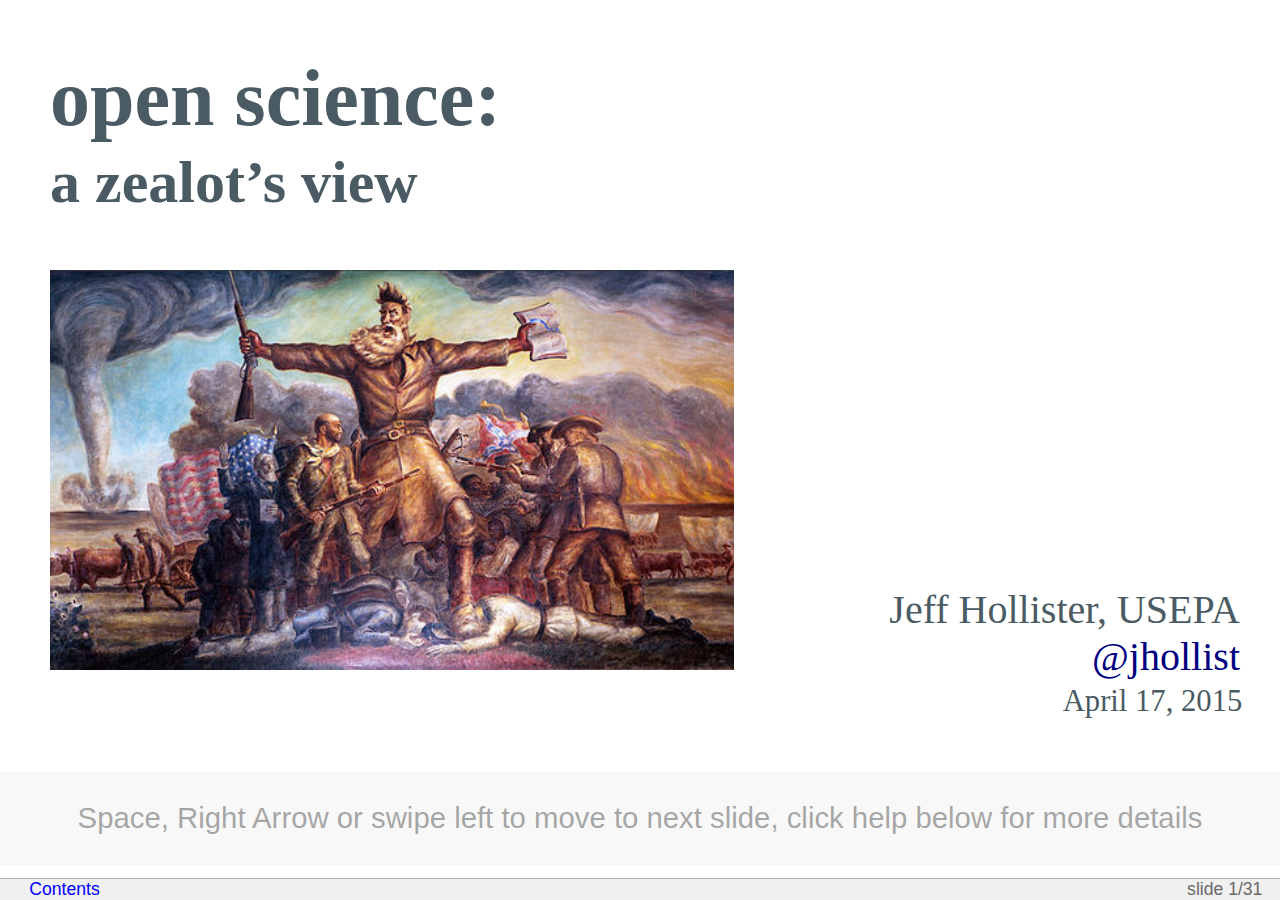
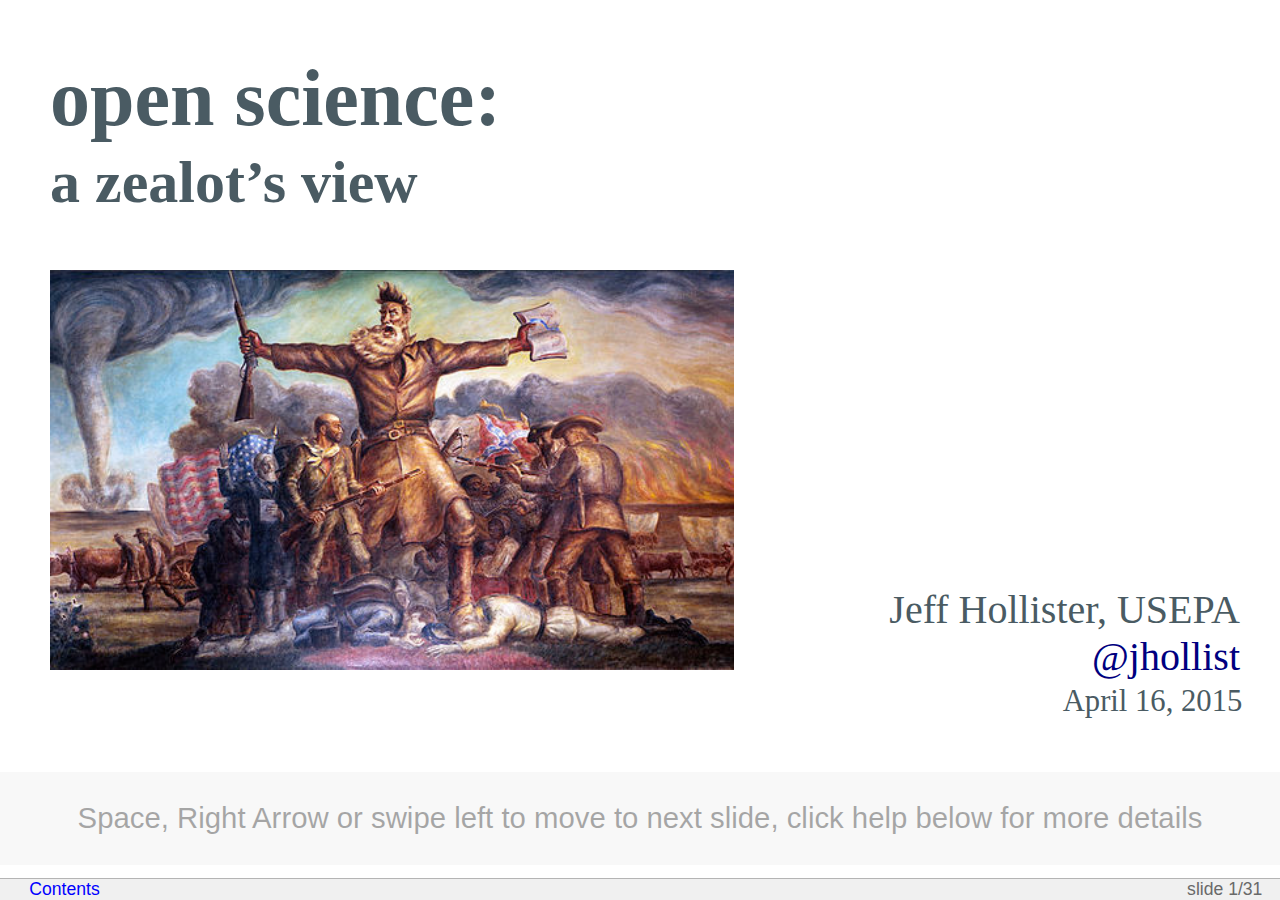
